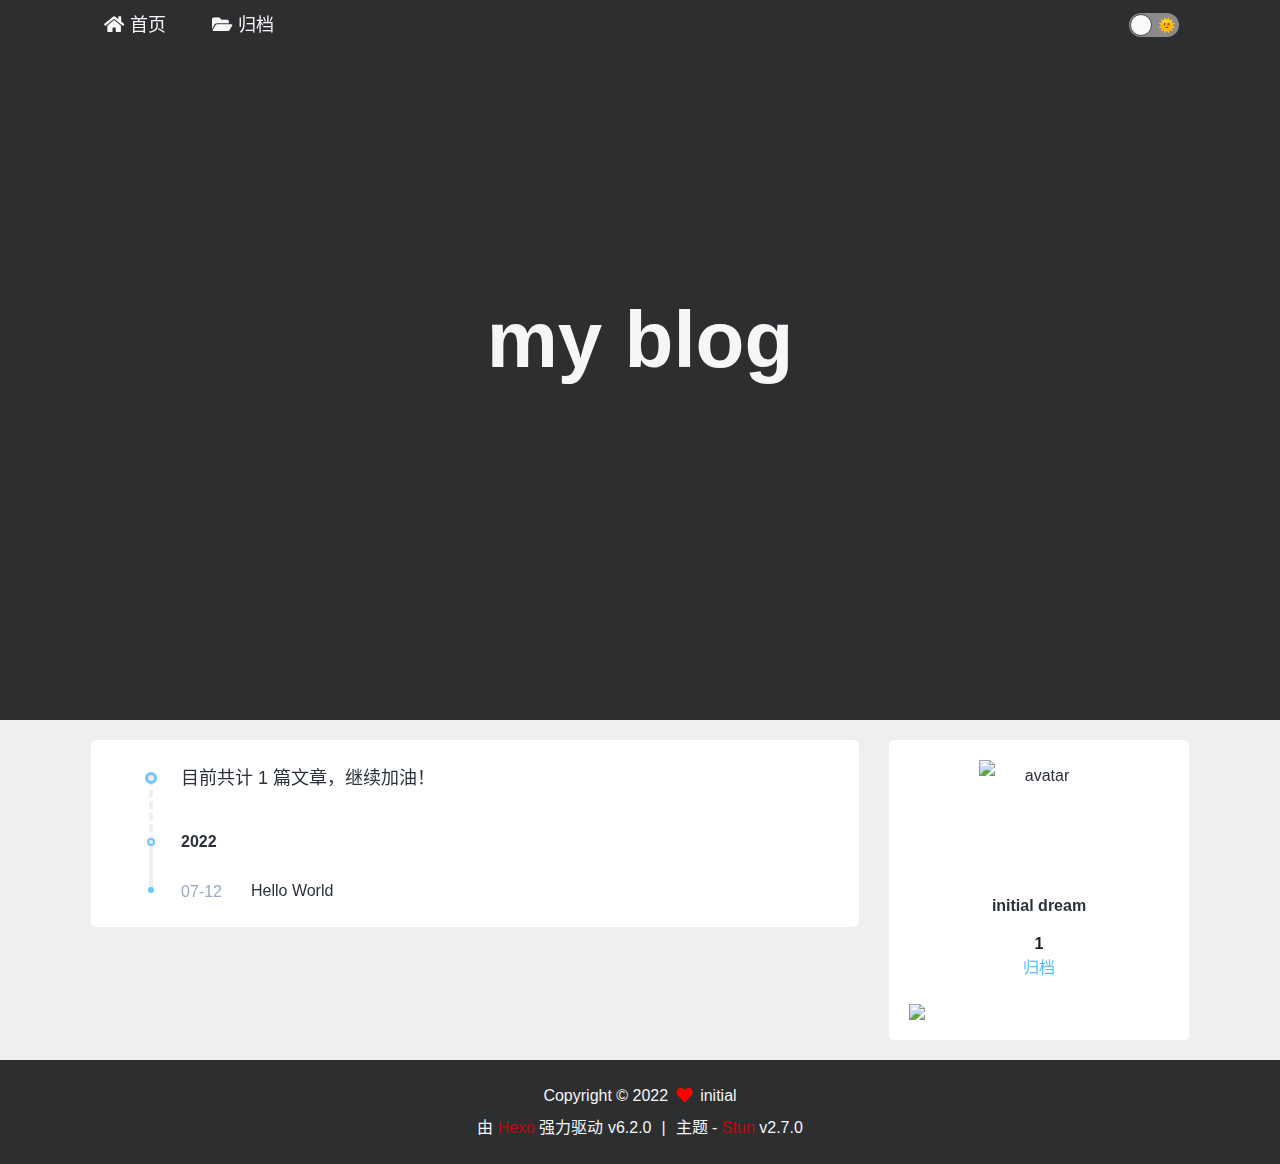
==== archives/index.html @ c6389a3b "Site updated: 2022-07-14 22:08:47" ====
<!DOCTYPE html><html lang="zh-CN"><head><meta charset="UTF-8"><meta http-equiv="X-UA-Compatible" content="IE=edge"><meta name="viewport" content="width=device-width, initial-scale=1"><meta name="format-detection" content="telephone=no"><meta name="apple-mobile-web-app-capable" content="yes"><meta name="apple-mobile-web-app-status-bar-style" content="black"><link rel="icon" href="/images/icons/favicon-16x16.png?v=2.7.0" type="image/png" sizes="16x16"><link rel="icon" href="/images/icons/favicon-32x32.png?v=2.7.0" type="image/png" sizes="32x32"><meta property="og:type" content="website">
<meta property="og:title" content="my blog">
<meta property="og:url" content="https://wxdds.github.io/archives/index.html">
<meta property="og:site_name" content="my blog">
<meta property="og:locale" content="zh_CN">
<meta property="article:author" content="initial">
<meta name="twitter:card" content="summary"><title>归档 | my blog</title><link ref="canonical" href="https://wxdds.github.io/archives/index.html"><link rel="dns-prefetch" href="https://cdn.jsdelivr.net"><link rel="stylesheet" href="https://cdn.jsdelivr.net/npm/@fortawesome/fontawesome-free@5.12.1/css/all.min.css" type="text/css"><link rel="stylesheet" href="/css/index.css?v=2.7.0"><script>var Stun = window.Stun || {};
var CONFIG = {
  root: '/',
  algolia: undefined,
  assistSearch: undefined,
  fontIcon: {"prompt":{"success":"fas fa-check-circle","info":"fas fa-arrow-circle-right","warning":"fas fa-exclamation-circle","error":"fas fa-times-circle"},"copyBtn":"fas fa-copy"},
  sidebar: {"offsetTop":"20px","tocMaxDepth":6},
  header: {"enable":true,"showOnPost":true,"scrollDownIcon":false},
  postWidget: {"endText":true},
  nightMode: {"enable":true},
  back2top: {"enable":true},
  codeblock: {"style":"default","highlight":"light","wordWrap":false},
  reward: false,
  fancybox: false,
  zoomImage: {"gapAside":"20px"},
  galleryWaterfall: undefined,
  lazyload: false,
  pjax: undefined,
  externalLink: {"icon":{"enable":true,"name":"fas fa-external-link-alt"}},
  shortcuts: undefined,
  prompt: {"copyButton":"复制","copySuccess":"复制成功","copyError":"复制失败"},
  sourcePath: {"js":"js","css":"css","images":"images"},
};

window.CONFIG = CONFIG;</script><meta name="generator" content="Hexo 6.2.0"></head><body><div class="container" id="container"><header class="header" id="header"><div class="header-inner"><nav class="header-nav header-nav--fixed"><div class="header-nav-inner"><div class="header-nav-menubtn"><i class="fas fa-bars"></i></div><div class="header-nav-menu"><div class="header-nav-menu-item"><a class="header-nav-menu-item__link" href="/"><span class="header-nav-menu-item__icon"><i class="fas fa-home"></i></span><span class="header-nav-menu-item__text">首页</span></a></div><div class="header-nav-menu-item"><a class="header-nav-menu-item__link" href="/archives/"><span class="header-nav-menu-item__icon"><i class="fas fa-folder-open"></i></span><span class="header-nav-menu-item__text">归档</span></a></div></div><div class="header-nav-mode"><div class="mode"><div class="mode-track"><span class="mode-track-moon"></span><span class="mode-track-sun"></span></div><div class="mode-thumb"></div></div></div></div></nav><div class="header-banner"><div class="header-banner-info"><div class="header-banner-info__title">my blog</div><div class="header-banner-info__subtitle"></div></div></div></div></header><main class="main" id="main"><div class="main-inner"><div class="content-wrap" id="content-wrap"><div class="content" id="content"><div class="archive"><div class="archive-total">目前共计 1 篇文章，继续加油！</div><section class="timeline"><time class="timeline-item timeline-item--year">2022</time><article class="timeline-item"><time class="timeline-item__time">07-12</time><h2 class="timeline-item__title"><a class="timeline-item__link" href="/2022/07/12/hello-world/">Hello World</a></h2></article></section></div></div></div><div class="sidebar-wrap" id="sidebar-wrap"><aside class="sidebar" id="sidebar"><section class="sidebar-toc hide"></section><!-- ov = overview--><section class="sidebar-ov"><div class="sidebar-ov-author"><div class="sidebar-ov-author__avatar"><img class="sidebar-ov-author__avatar_img" src="/images/icons/stun-logo.svg" alt="avatar"></div><p class="sidebar-ov-author__text">initial dream</p></div><div class="sidebar-ov-state"><a class="sidebar-ov-state-item sidebar-ov-state-item--posts" href="/archives/"><div class="sidebar-ov-state-item__count">1</div><div class="sidebar-ov-state-item__name">归档</div></a></div><div class="sidebar-ov-cc"><a href="https://creativecommons.org/licenses/by-nc-sa/4.0/deed.en" target="_blank" rel="noopener" data-popover="知识共享许可协议" data-popover-pos="up"><img src="/images/cc-by-nc-sa.svg"></a></div></section></aside></div><div class="clearfix"></div></div></main><footer class="footer" id="footer"><div class="footer-inner"><div><span>Copyright © 2022</span><span class="footer__icon"><i class="fas fa-heart"></i></span><span>initial</span></div><div><span>由 <a href="http://hexo.io/" title="Hexo" target="_blank" rel="noopener">Hexo</a> 强力驱动</span><span> v6.2.0</span><span class="footer__devider">|</span><span>主题 - <a href="https://github.com/liuyib/hexo-theme-stun/" title="Stun" target="_blank" rel="noopener">Stun</a></span><span> v2.7.0</span></div></div></footer><div class="loading-bar" id="loading-bar"><div class="loading-bar__progress"></div></div><div class="back2top" id="back2top"><span class="back2top__icon"><i class="fas fa-rocket"></i></span></div></div><script src="https://cdn.jsdelivr.net/npm/jquery@v3.4.1/dist/jquery.min.js"></script><script src="https://cdn.jsdelivr.net/npm/velocity-animate@1.5.2/velocity.min.js"></script><script src="https://cdn.jsdelivr.net/npm/velocity-animate@1.5.2/velocity.ui.min.js"></script><script src="/js/utils.js?v=2.7.0"></script><script src="/js/stun-boot.js?v=2.7.0"></script><script src="/js/scroll.js?v=2.7.0"></script><script src="/js/header.js?v=2.7.0"></script><script src="/js/sidebar.js?v=2.7.0"></script></body></html>
---- css/index.css ----
html {
  line-height: 1.15; /* 1 */
  -webkit-text-size-adjust: 100%; /* 2 */
}
body {
  margin: 0;
}
main {
  display: block;
}
h1 {
  margin: 0.67em 0;
  font-size: 2em;
}
hr {
  overflow: visible; /* 2 */
  box-sizing: content-box; /* 1 */
  height: 0; /* 1 */
}
pre {
  font-family: monospace, monospace; /* 1 */
  font-size: 1em; /* 2 */
}
a {
  background-color: transparent;
}
abbr[title] {
  border-bottom: none; /* 1 */
  text-decoration: underline; /* 2 */
  text-decoration: underline dotted; /* 2 */
}
b,
strong {
  font-weight: bolder;
}
code,
kbd,
samp {
  font-family: monospace, monospace; /* 1 */
  font-size: 1em; /* 2 */
}
small {
  font-size: 80%;
}
sub,
sup {
  position: relative;
  font-size: 75%;
  line-height: 0;
  vertical-align: baseline;
}
sub {
  bottom: -0.25em;
}
sup {
  top: -0.5em;
}
img {
  border-style: none;
}
button,
input,
optgroup,
select,
textarea {
  margin: 0; /* 2 */
  font-family: inherit; /* 1 */
  font-size: 100%; /* 1 */
  line-height: 1.15; /* 1 */
}
button,
input {
  overflow: visible; /* 1 */
}
button,
select {
  text-transform: none; /* 1 */
}
button,
[type='button'],
[type='reset'],
[type='submit'] {
  -webkit-appearance: button;
}
button::-moz-focus-inner,
[type='button']::-moz-focus-inner,
[type='reset']::-moz-focus-inner,
[type='submit']::-moz-focus-inner {
  border-style: none;
  padding: 0;
}
button:-moz-focusring,
[type='button']:-moz-focusring,
[type='reset']:-moz-focusring,
[type='submit']:-moz-focusring {
  outline: 1px dotted ButtonText;
}
fieldset {
  padding: 0.35em 0.75em 0.625em;
}
legend {
  display: table; /* 1 */
  box-sizing: border-box; /* 1 */
  padding: 0; /* 3 */
  max-width: 100%; /* 1 */
  white-space: normal; /* 1 */
  color: inherit; /* 2 */
}
progress {
  vertical-align: baseline;
}
textarea {
  overflow: auto;
}
[type='checkbox'],
[type='radio'] {
  box-sizing: border-box; /* 1 */
  padding: 0; /* 2 */
}
[type='number']::-webkit-inner-spin-button,
[type='number']::-webkit-outer-spin-button {
  height: auto;
}
[type='search'] {
  outline-offset: -2px; /* 2 */
  -webkit-appearance: textfield; /* 1 */
}
[type='search']::-webkit-search-decoration {
  -webkit-appearance: none;
}
::-webkit-file-upload-button {
  font: inherit; /* 2 */
  -webkit-appearance: button; /* 1 */
}
details {
  display: block;
}
summary {
  display: list-item;
}
template {
  display: none;
}
[hidden] {
  display: none;
}
html {
  line-height: 1.15; /* 1 */
  -webkit-text-size-adjust: 100%; /* 2 */
}
body {
  margin: 0;
}
main {
  display: block;
}
h1 {
  margin: 0.67em 0;
  font-size: 2em;
}
hr {
  overflow: visible; /* 2 */
  -webkit-box-sizing: content-box;
  -moz-box-sizing: content-box;
  box-sizing: content-box; /* 1 */
  height: 0; /* 1 */
}
pre {
  font-family: monospace, monospace; /* 1 */
  font-size: 1em; /* 2 */
}
a {
  background-color: transparent;
}
abbr[title] {
  border-bottom: none; /* 1 */
  text-decoration: underline; /* 2 */
  text-decoration: underline dotted; /* 2 */
}
b,
strong {
  font-weight: bolder;
}
code,
kbd,
samp {
  font-family: monospace, monospace; /* 1 */
  font-size: 1em; /* 2 */
}
small {
  font-size: 80%;
}
sub,
sup {
  position: relative;
  font-size: 75%;
  line-height: 0;
  vertical-align: baseline;
}
sub {
  bottom: -0.25em;
}
sup {
  top: -0.5em;
}
img {
  border-style: none;
}
button,
input,
optgroup,
select,
textarea {
  margin: 0; /* 2 */
  font-family: inherit; /* 1 */
  font-size: 100%; /* 1 */
  line-height: 1.15; /* 1 */
}
button,
input {
  overflow: visible; /* 1 */
}
button,
select {
  text-transform: none; /* 1 */
}
button,
[type='button'],
[type='reset'],
[type='submit'] {
  -webkit-appearance: button;
}
button::-moz-focus-inner,
[type='button']::-moz-focus-inner,
[type='reset']::-moz-focus-inner,
[type='submit']::-moz-focus-inner {
  border-style: none;
  padding: 0;
}
button:-moz-focusring,
[type='button']:-moz-focusring,
[type='reset']:-moz-focusring,
[type='submit']:-moz-focusring {
  outline: 1px dotted ButtonText;
}
fieldset {
  padding: 0.35em 0.75em 0.625em;
}
legend {
  display: table; /* 1 */
  -webkit-box-sizing: border-box;
  -moz-box-sizing: border-box;
  box-sizing: border-box; /* 1 */
  padding: 0; /* 3 */
  max-width: 100%; /* 1 */
  white-space: normal; /* 1 */
  color: inherit; /* 2 */
}
progress {
  vertical-align: baseline;
}
textarea {
  overflow: auto;
}
[type='checkbox'],
[type='radio'] {
  -webkit-box-sizing: border-box;
  -moz-box-sizing: border-box;
  box-sizing: border-box; /* 1 */
  padding: 0; /* 2 */
}
[type='number']::-webkit-inner-spin-button,
[type='number']::-webkit-outer-spin-button {
  height: auto;
}
[type='search'] {
  outline-offset: -2px; /* 2 */
  -webkit-appearance: textfield; /* 1 */
}
[type='search']::-webkit-search-decoration {
  -webkit-appearance: none;
}
::-webkit-file-upload-button {
  font: inherit; /* 2 */
  -webkit-appearance: button; /* 1 */
}
details {
  display: block;
}
summary {
  display: list-item;
}
template {
  display: none;
}
[hidden] {
  display: none;
}
:root {
  --color-gray-100: #fff;
  --color-gray-150: #f9f9f9;
  --color-gray-200: #f5f6f7;
  --color-gray-250: #efefef;
  --color-gray-260: #e5e7ea;
  --color-gray-300: #dadada;
  --color-gray-400: #ccd0d5;
  --color-gray-500: #bec3c9;
  --color-gray-550: #adadad;
  --color-gray-600: #8d949e;
  --color-gray-650: #757474;
  --color-gray-700: #606770;
  --color-gray-800: #444950;
  --color-gray-850: #303846;
  --color-gray-900: #2c323c;
  --color-gray-950: #1c1e21;
  --color-font: var(--color-gray-900);
  --color-card: var(--color-gray-100);
  --color-blue-200: #ebeef5;
}
html.nightmode {
  --color-gray-100: #1c1e21;
  --color-gray-150: #2c323c;
  --color-gray-200: #303846;
  --color-gray-250: #444950;
  --color-gray-260: #555b64;
  --color-gray-300: #606770;
  --color-gray-400: #757474;
  --color-gray-500: #8d949e;
  --color-gray-550: #959595;
  --color-gray-600: #bec3c9;
  --color-gray-650: #ccd0d5;
  --color-gray-700: #dadada;
  --color-gray-800: #eaecef;
  --color-gray-850: #f5f6f7;
  --color-gray-900: #f9f9f9;
  --color-gray-950: #fff;
  --color-font: var(--color-gray-600);
  --color-card: var(--color-gray-150);
  --color-blue-200: #444950;
}
::selection {
  color: #fff;
  background-color: #8be0e1;
}
*,
*::before,
*::after {
  -webkit-box-sizing: inherit;
  -moz-box-sizing: inherit;
  box-sizing: inherit;
}
html {
  -webkit-box-sizing: border-box;
  -moz-box-sizing: border-box;
  box-sizing: border-box;
  font-size: 20px;
}
body {
  margin: 0;
  padding: 0;
  font-family: 'PingFang SC', 'Microsoft YaHei', sans-serif, Arial;
  font-size: 14px;
  line-height: 2;
  color: var(--color-font);
  background-color: var(--color-gray-250);
}
h1,
h2,
h3,
h4,
h5,
h6 {
  padding: 0;
  font-family: 'PingFang SC', 'Microsoft YaHei', sans-serif, Arial;
  font-weight: 700;
  line-height: 1.5;
}
h1 {
  font-size: 2em;
}
h2 {
  font-size: 1.5em;
}
h3 {
  font-size: 1.25em;
}
h4 {
  font-size: 1em;
}
h5 {
  font-size: 0.875em;
}
h6 {
  font-size: 0.85em;
}
p {
  margin: 0 0 1rem;
}
a {
  text-decoration: none;
  color: #058ed2;
  background-color: transparent;
  outline: none;
  cursor: pointer;
}
img,
video,
iframe {
  display: block;
  margin-right: auto;
  margin-left: auto;
  max-width: 100%;
}
hr {
  margin: 1rem 0;
  border: 2px dashed #b8dcfd;
  height: 0;
}
blockquote {
  margin: 0;
  border-left: 5px solid var(--color-gray-300);
  padding: 0 1rem;
  background-color: var(--color-gray-200);
}
blockquote cite::before {
  content: '--';
  padding: 0 0.25rem;
}
code {
  white-space: normal;
  word-wrap: break-word;
  word-break: break-word;
  border-radius: 3px;
  padding: 1px 5px;
  font-family: 'Source Code Pro', Consolas, Menlo, Monaco, 'Courier New', monospace;
  font-size: 0.95em;
  color: var(--color-gray-700);
  background-color: var(--color-gray-200);
}
dt {
  font-weight: 700;
}
dd {
  margin: 0;
  padding: 0;
}
table {
  border-spacing: 0;
  border-collapse: collapse;
  width: 100%;
}
th,
td {
  border: 1px solid var(--color-blue-200);
  padding: 0 5px;
}
acronym,
abbr {
  cursor: help;
}
kbd {
  display: inline-block;
  border: 1px solid var(--color-gray-500);
  border-radius: 3px;
  padding: 0.1rem 0.2rem;
  font-family: consolas, 'Liberation Mono', courier, monospace;
  font-size: 0.85em;
  font-weight: 700;
  line-height: 1;
  white-space: nowrap;
  color: var(--color-gray-850);
  background-color: var(--color-gray-150);
  -webkit-box-shadow: 0 -1px 0 var(--color-gray-300) inset;
  box-shadow: 0 -1px 0 var(--color-gray-300) inset;
}
.clearfix {
  zoom: 1;
}
.clearfix:before,
.clearfix:after {
  content: "";
  display: table;
}
.clearfix:after {
  clear: both;
}
[data-popover] {
  position: relative;
}
[data-popover]::before {
  position: absolute;
  top: 0;
  left: 50%;
  z-index: 2;
  font-family: sans-serif, Arial;
  font-size: 14px;
  font-weight: normal;
  font-style: normal;
  line-height: 2;
  white-space: nowrap;
  color: #fff;
  background-color: rgba(0,0,0,0.9);
  opacity: 0;
  -ms-filter: "progid:DXImageTransform.Microsoft.Alpha(Opacity=0)";
  filter: alpha(opacity=0);
  text-shadow: none;
  -webkit-transition: opacity 0.2s ease, -webkit-transform 0.2s ease;
  -moz-transition: opacity 0.2s ease, -moz-transform 0.2s ease;
  -o-transition: opacity 0.2s ease, -o-transform 0.2s ease;
  -ms-transition: opacity 0.2s ease, -ms-transform 0.2s ease;
  transition: opacity 0.2s ease, transform 0.2s ease;
  -webkit-transform: translate(-50%, -70%);
  -moz-transform: translate(-50%, -70%);
  -o-transform: translate(-50%, -70%);
  -ms-transform: translate(-50%, -70%);
  transform: translate(-50%, -70%);
  pointer-events: none;
}
[data-popover]::before {
  content: attr(data-popover);
  border-radius: 4px;
  padding: 0.2rem 0.6rem;
}
@media (min-width: 991.98px) {
  [data-popover-pos='up']:hover::before {
    opacity: 1;
    -ms-filter: none;
    filter: none;
    -webkit-transform: translate(-50%, -120%);
    -moz-transform: translate(-50%, -120%);
    -o-transform: translate(-50%, -120%);
    -ms-transform: translate(-50%, -120%);
    transform: translate(-50%, -120%);
  }
}
.stun-message {
  position: fixed;
  top: 1rem;
  left: 50%;
  z-index: 2;
  -webkit-transform: translateX(-50%);
  -moz-transform: translateX(-50%);
  -o-transform: translateX(-50%);
  -ms-transform: translateX(-50%);
  transform: translateX(-50%);
}
.stun-alert {
  position: relative;
  border-radius: 3px;
  padding: 8px 12px;
  font-size: 16px;
  line-height: 1rem;
  background-color: #fff;
  -webkit-box-shadow: 0 4px 12px rgba(0,0,0,0.15);
  box-shadow: 0 4px 12px rgba(0,0,0,0.15);
}
.stun-alert-success {
  color: #52c41a;
}
.stun-alert-success ~ i {
  color: #52c41a;
}
.stun-alert-info {
  color: #1890ff;
}
.stun-alert-info ~ i {
  color: #1890ff;
}
.stun-alert-warning {
  color: #faad14;
}
.stun-alert-warning ~ i {
  color: #faad14;
}
.stun-alert-error {
  color: #f5222d;
}
.stun-alert-error ~ i {
  color: #f5222d;
}
.stun-alert-description {
  margin-left: 0.5rem;
}
.anime-close::before,
.anime-close::after {
  -webkit-transition: -webkit-transform 0.2s ease;
  -moz-transition: -moz-transform 0.2s ease;
  -o-transition: -o-transform 0.2s ease;
  -ms-transition: -ms-transform 0.2s ease;
  transition: transform 0.2s ease;
  -webkit-transform: rotate(-45deg);
  -moz-transform: rotate(-45deg);
  -o-transform: rotate(-45deg);
  -ms-transform: rotate(-45deg);
  transform: rotate(-45deg);
}
.anime-close::after {
  -webkit-transform: rotate(-135deg);
  -moz-transform: rotate(-135deg);
  -o-transform: rotate(-135deg);
  -ms-transform: rotate(-135deg);
  transform: rotate(-135deg);
}
.anime-close:hover::before,
.anime-close:hover::after {
  -webkit-transform: rotate(0);
  -moz-transform: rotate(0);
  -o-transform: rotate(0);
  -ms-transform: rotate(0);
  transform: rotate(0);
}
body {
  position: relative;
}
body::after {
  content: '';
  display: block;
  position: absolute;
  top: 0;
  left: 0;
  width: 100%;
  height: 100%;
  position: fixed;
  height: 100vh;
  z-index: -2;
  background: url("https://raw.githubusercontent.com/wxsdds/my_resource/main/pic/a.png") no-repeat center/cover;
}
.container {
  white-space: normal;
  word-wrap: break-word;
  word-break: break-word;
  display: -webkit-box;
  display: -moz-box;
  display: -webkit-flex;
  display: -ms-flexbox;
  display: box;
  display: flex;
  overflow: hidden; /* !!! */
  position: relative;
  min-height: 100vh;
  -webkit-box-orient: vertical;
  -moz-box-orient: vertical;
  -o-box-orient: vertical;
  -webkit-flex-direction: column;
  -ms-flex-direction: column;
  flex-direction: column;
}
.header {
  -webkit-box-flex: 1;
  -moz-box-flex: 1;
  -o-box-flex: 1;
  box-flex: 1;
  -webkit-flex: 0 0 auto;
  -ms-flex: 0 0 auto;
  flex: 0 0 auto;
}
.footer {
  -webkit-box-flex: 1;
  -moz-box-flex: 1;
  -o-box-flex: 1;
  box-flex: 1;
  -webkit-flex: 0 0 auto;
  -ms-flex: 0 0 auto;
  flex: 0 0 auto;
}
.main {
  width: 100%;
  -webkit-box-flex: 1;
  -moz-box-flex: 1;
  -o-box-flex: 1;
  box-flex: 1;
  -webkit-flex: 1 0 auto;
  -ms-flex: 1 0 auto;
  flex: 1 0 auto;
}
.main-inner {
  margin: 0 auto;
  padding: 20px;
  width: 100%;
  font-size: 16px;
}
.content-wrap {
  width: calc(100% - 330px);
  float: left;
}
.content-wrap--noside {
  float: none;
  margin: 0 auto;
}
.content {
  width: 100%;
  border-radius: 5px;
  padding: 1rem 2rem;
  background-color: var(--color-card);
}
.content img {
  border: 1px solid var(--color-gray-300);
  border-radius: 3px;
  padding: 0.2rem;
}
.content h1:hover .heading-link,
.content h2:hover .heading-link,
.content h3:hover .heading-link,
.content h4:hover .heading-link,
.content h5:hover .heading-link,
.content h6:hover .heading-link {
  visibility: visible;
}
.heading-link {
  display: inline-block;
  visibility: hidden;
  margin: -10px 0 0 -20px;
  padding-right: 5px;
  width: 20px;
  height: 16px;
  font-size: 16px;
  line-height: 20px;
  vertical-align: middle;
  color: var(--color-font);
}
.content-home {
  padding: 0 !important;
  background-color: transparent;
}
.pullquote.left {
  text-align: left;
}
.pullquote.right {
  text-align: right;
}
.post-body h1,
.post-body h2 {
  border-bottom: 1px solid var(--color-gray-250);
  padding-bottom: 0.3em;
}
.table-container {
  overflow: auto;
  margin-bottom: 1rem;
}
.header-inner {
  width: 100%;
  font-size: 18px;
  background-color: #2d2e30;
  height: 80vh;
}
.header-inner--bgcolor {
  background-color: #333;
}
.header-inner--height {
  height: 50px !important;
}
.header-nav {
  position: relative;
  top: 0;
  left: 0;
  z-index: 1;
  width: 100%;
  height: 50px;
  -webkit-transition: -webkit-transform 0.2s ease-out, background-color 0.2s ease;
  -moz-transition: -moz-transform 0.2s ease-out, background-color 0.2s ease;
  -o-transition: -o-transform 0.2s ease-out, background-color 0.2s ease;
  -ms-transition: -ms-transform 0.2s ease-out, background-color 0.2s ease;
  transition: transform 0.2s ease-out, background-color 0.2s ease;
}
.header-nav--fixed {
  position: fixed;
  -webkit-transform: translateY(0);
  -moz-transform: translateY(0);
  -o-transform: translateY(0);
  -ms-transform: translateY(0);
  transform: translateY(0);
}
.header-nav--sticky {
  position: fixed;
  background-color: #333;
  -webkit-transform: translateY(-100%);
  -moz-transform: translateY(-100%);
  -o-transform: translateY(-100%);
  -ms-transform: translateY(-100%);
  transform: translateY(-100%);
}
.header-nav.slider--down {
  -webkit-transform: translateY(0);
  -moz-transform: translateY(0);
  -o-transform: translateY(0);
  -ms-transform: translateY(0);
  transform: translateY(0);
}
.header-nav.slider--up {
  -webkit-transform: translateY(-100%);
  -moz-transform: translateY(-100%);
  -o-transform: translateY(-100%);
  -ms-transform: translateY(-100%);
  transform: translateY(-100%);
}
.header-nav.slider--clear {
  -webkit-transition: background-color 0.2s ease;
  -moz-transition: background-color 0.2s ease;
  -o-transition: background-color 0.2s ease;
  -ms-transition: background-color 0.2s ease;
  transition: background-color 0.2s ease;
}
.header-nav-inner {
  margin: 0 auto;
  padding: 20px;
  padding-top: 0 !important;
  padding-bottom: 0 !important;
  width: 100%;
  height: 100%;
}
.header-nav-menubtn {
  display: none;
  padding: 0 0.5rem;
  line-height: 50px;
  color: #f5f6f7;
  cursor: pointer;
}
.header-nav-menu-item__link,
.header-nav-submenu-item__link {
  display: block;
  color: #f5f6f7;
}
.header-nav-menu-item__icon,
.header-nav-submenu-item__icon,
.header-nav-menu-item__text,
.header-nav-submenu-item__text {
  margin: 0 3px;
}
.header-nav-menu-item__link {
  padding: 0 0.5rem;
  -webkit-transition: color 0.2s ease, background-color 0.2s ease;
  -moz-transition: color 0.2s ease, background-color 0.2s ease;
  -o-transition: color 0.2s ease, background-color 0.2s ease;
  -ms-transition: color 0.2s ease, background-color 0.2s ease;
  transition: color 0.2s ease, background-color 0.2s ease;
}
.header-nav-menu-item__link:hover {
  color: #f4f5f5;
  background-color: #999;
}
.header-nav-submenu-item__link {
  padding: 0.75rem 0.5rem;
  -webkit-transition: color 0.2s ease, background-color 0.2s ease;
  -moz-transition: color 0.2s ease, background-color 0.2s ease;
  -o-transition: color 0.2s ease, background-color 0.2s ease;
  -ms-transition: color 0.2s ease, background-color 0.2s ease;
  transition: color 0.2s ease, background-color 0.2s ease;
}
.header-nav-submenu-item__link:hover {
  color: #f4f5f5;
  background-color: #999;
}
.header-nav-menu {
  display: none;
  height: 100%;
  line-height: 50px;
}
.header-nav-menu-item {
  float: left;
  position: relative;
  margin: 0 1rem 0 0;
  height: 50px;
  text-align: center;
  cursor: pointer;
}
.header-nav-menu-item:last-child {
  margin: 0;
}
.header-nav-submenu {
  display: none;
  position: absolute;
  right: -0.5rem;
  left: -0.5rem;
  width: auto;
  background-color: #2d2e30;
}
.header-nav-submenu.hide--force {
  display: none !important;
}
.header-nav-submenu-item {
  margin: 0;
  padding: 0;
  width: 100%;
  font-size: 18px;
  line-height: 1;
  text-align: center;
}
.header-nav-mode {
  display: -webkit-box;
  display: -moz-box;
  display: -webkit-flex;
  display: -ms-flexbox;
  display: box;
  display: flex;
  float: right;
  padding: 0 0.5rem;
  height: 100%;
  line-height: 50px;
  -webkit-box-align: center;
  -moz-box-align: center;
  -o-box-align: center;
  -ms-flex-align: center;
  -webkit-align-items: center;
  align-items: center;
}
.header-banner {
  position: relative;
  z-index: 0;
  width: 100%;
  height: 100%;
  background: url("https://github.com/wxsdds/my_resource/raw/main/pic/a.png") no-repeat center/cover;
}
.header-banner-info {
  position: absolute;
  top: 50%;
  left: 0;
  padding: 0 0.5rem;
  width: 100%;
  text-align: center;
  -webkit-transform: translateY(-50%);
  -moz-transform: translateY(-50%);
  -o-transform: translateY(-50%);
  -ms-transform: translateY(-50%);
  transform: translateY(-50%);
}
.header-banner-info__title {
  margin-bottom: 2rem;
  font-size: 4rem;
  font-weight: 700;
  line-height: 1;
  color: #f5f6f7;
}
.header-banner-info__subtitle {
  font-size: 1.2rem;
  font-weight: 400;
  color: #f5f6f7;
}
.footer__icon {
  display: inline-block;
  margin: 0 0.4rem;
  font-size: 1em;
  color: #f00;
}
.footer-inner {
  position: relative;
  padding: 1rem;
  font-size: 16px;
  text-align: center;
  color: #f5f6f7;
  background-color: #2d2e30;
}
.footer a {
  color: #c20808;
  -webkit-transition: color 0.2s ease;
  -moz-transition: color 0.2s ease;
  -o-transition: color 0.2s ease;
  -ms-transition: color 0.2s ease;
  transition: color 0.2s ease;
}
.footer a:hover {
  color: #ed0b0b;
}
.footer__devider {
  margin: 0 10px;
}
.sidebar {
  border-radius: 5px;
  padding: 1rem 2rem;
  background-color: var(--color-card);
  padding: 1rem;
  width: 300px;
  font-size: 16px;
}
.sidebar--sticky {
  position: fixed;
  top: 20px;
  z-index: 0;
  -webkit-transform: translateZ(0);
  -moz-transform: translateZ(0);
  -o-transform: translateZ(0);
  -ms-transform: translateZ(0);
  transform: translateZ(0);
}
.sidebar .hide {
  display: none;
}
.sidebar-wrap {
  width: 300px;
  float: right;
}
.sidebar-nav {
  padding-bottom: 1em;
  text-align: center;
}
.sidebar-nav-toc,
.sidebar-nav-ov {
  border-bottom: 1px solid var(--color-gray-150);
  padding: 0.3em 0.5em;
  color: var(--color-gray-800);
  -webkit-transition: opacity 0.2s;
  -moz-transition: opacity 0.2s;
  -o-transition: opacity 0.2s;
  -ms-transition: opacity 0.2s;
  transition: opacity 0.2s;
}
.sidebar-nav-toc:hover,
.sidebar-nav-ov:hover {
  color: #fc6423;
  cursor: pointer;
}
.sidebar-nav .current {
  border-color: #fc6423;
  color: #fc6423;
}
.sidebar-toc {
  overflow: auto;
  position: relative;
  max-height: 70vh;
  white-space: normal;
  word-wrap: break-word;
  word-break: break-word;
}
.sidebar-toc .toc-child {
  display: none;
}
.sidebar-toc .active > .toc-child {
  display: block;
}
.sidebar-toc .current > .toc-child {
  display: block;
}
.sidebar-toc .active > a,
.sidebar-toc .current > a {
  color: #fc6423;
  -webkit-transition: color 0.3s;
  -moz-transition: color 0.3s;
  -o-transition: color 0.3s;
  -ms-transition: color 0.3s;
  transition: color 0.3s;
}
.sidebar-toc ol,
.sidebar-toc li {
  list-style: none;
}
.sidebar-toc ol {
  margin: 0;
  padding-left: 1em;
}
.sidebar-ov-author {
  width: 100%;
  text-align: center;
}
.sidebar-ov-author__avatar {
  margin: 0 auto;
  width: 120px;
  height: 120px;
}
.sidebar-ov-author__avatar_img {
  opacity: 1;
  -ms-filter: none;
  filter: none;
}
.sidebar-ov-author__avatar:hover .sidebar-ov-author__avatar_img {
  -webkit-animation: avatar-turn 0.8s both ease-out;
  -moz-animation: avatar-turn 0.8s both ease-out;
  -o-animation: avatar-turn 0.8s both ease-out;
  -ms-animation: avatar-turn 0.8s both ease-out;
  animation: avatar-turn 0.8s both ease-out;
}
@-moz-keyframes avatar-turn {
  100% {
    -webkit-transform: rotate(1turn);
    -moz-transform: rotate(1turn);
    -o-transform: rotate(1turn);
    -ms-transform: rotate(1turn);
    transform: rotate(1turn);
  }
}
@-webkit-keyframes avatar-turn {
  100% {
    -webkit-transform: rotate(1turn);
    -moz-transform: rotate(1turn);
    -o-transform: rotate(1turn);
    -ms-transform: rotate(1turn);
    transform: rotate(1turn);
  }
}
@-o-keyframes avatar-turn {
  100% {
    -webkit-transform: rotate(1turn);
    -moz-transform: rotate(1turn);
    -o-transform: rotate(1turn);
    -ms-transform: rotate(1turn);
    transform: rotate(1turn);
  }
}
@keyframes avatar-turn {
  100% {
    -webkit-transform: rotate(1turn);
    -moz-transform: rotate(1turn);
    -o-transform: rotate(1turn);
    -ms-transform: rotate(1turn);
    transform: rotate(1turn);
  }
}
.sidebar-ov-author__text {
  margin: 0.5rem 0 0;
  font-weight: 600;
}
.sidebar-ov-state {
  padding: 0.5rem 0;
  text-align: center;
}
.sidebar-ov-state-item {
  display: inline-block;
  width: 33.3%;
  line-height: 1.5em;
  -webkit-transition: color 0.2s ease;
  -moz-transition: color 0.2s ease;
  -o-transition: color 0.2s ease;
  -ms-transition: color 0.2s ease;
  transition: color 0.2s ease;
}
.sidebar-ov-state-item:not(:last-child) {
  border-right: 1px dashed var(--color-gray-300);
}
.sidebar-ov-state-item--posts {
  color: #54bcff;
}
.sidebar-ov-state-item--posts:hover {
  color: #0090ed;
}
.sidebar-ov-state-item--categories {
  color: var(--color-gray-700);
}
.sidebar-ov-state-item--categories:hover {
  color: var(--color-gray-900);
}
.sidebar-ov-state-item--tags {
  color: #ff8956;
}
.sidebar-ov-state-item--tags:hover {
  color: #ef4800;
}
.sidebar-ov-state-item__count {
  font-weight: 600;
  color: var(--color-gray-950);
}
.sidebar-ov-cc {
  padding-top: 0.5rem;
  text-align: center;
}
.sidebar-reading {
  overflow: hidden;
  margin-top: 0.5em;
  text-align: center;
}
.sidebar-reading-info {
  margin-bottom: 0.3em;
}
.sidebar-reading-line {
  width: 100%;
  height: 1px;
  background-color: #fc6423;
  -webkit-transition: -webkit-transform 0.2s ease;
  -moz-transition: -moz-transform 0.2s ease;
  -o-transition: -o-transform 0.2s ease;
  -ms-transition: -ms-transform 0.2s ease;
  transition: transform 0.2s ease;
  -webkit-transform: translateX(-100%);
  -moz-transform: translateX(-100%);
  -o-transform: translateX(-100%);
  -ms-transform: translateX(-100%);
  transform: translateX(-100%);
}
.archive {
  margin-left: 1rem;
}
.archive-total {
  position: relative;
  padding: 0 0 1.5rem 1.5rem;
  font-size: calc(1em + 2px);
}
.archive-total::before {
  content: '';
  position: absolute;
  top: 1em;
  bottom: -1em;
  left: 0;
  border-left: 0.2rem dashed var(--color-gray-250);
  -webkit-transform: translateX(-50%);
  -moz-transform: translateX(-50%);
  -o-transform: translateX(-50%);
  -ms-transform: translateX(-50%);
  transform: translateX(-50%);
}
.archive-total::after {
  content: '';
  position: absolute;
  top: 1em;
  left: 0;
  border: 0.15rem solid #6ec5ff;
  border-radius: 50%;
  width: 0.6rem;
  height: 0.6rem;
  background-color: var(--color-gray-250);
  -webkit-transition: border-color 0.2s ease;
  -moz-transition: border-color 0.2s ease;
  -o-transition: border-color 0.2s ease;
  -ms-transition: border-color 0.2s ease;
  transition: border-color 0.2s ease;
  -webkit-transform: translate(-50%, -50%);
  -moz-transform: translate(-50%, -50%);
  -o-transform: translate(-50%, -50%);
  -ms-transform: translate(-50%, -50%);
  transform: translate(-50%, -50%);
}
.archive-total:hover::after {
  border-color: #fc6423;
}
.tagcloud,
.category {
  width: 100%;
}
.tagcloud-total,
.category-total {
  font-size: calc(1em + 10px);
  text-align: center;
  cursor: default;
}
.tagcloud {
  text-align: center;
}
.tagcloud-item a {
  margin: 0 0.4rem;
  -webkit-transition: color 0.2s ease;
  -moz-transition: color 0.2s ease;
  -o-transition: color 0.2s ease;
  -ms-transition: color 0.2s ease;
  transition: color 0.2s ease;
}
.tagcloud-item a:hover {
  color: #fc6423 !important;
}
.category-list-item::before {
  color: #49b1f5;
}
.category-list-item:hover::before {
  color: #fc6423;
}
.category-list-link {
  font-size: 1em;
  color: #49b1f5;
  -webkit-transition: color 0.2s ease;
  -moz-transition: color 0.2s ease;
  -o-transition: color 0.2s ease;
  -ms-transition: color 0.2s ease;
  transition: color 0.2s ease;
}
.category-list-link:hover {
  color: #fc6423;
}
.category-list-count {
  margin-left: 0.3em;
  font-size: 13px;
  color: var(--color-gray-600);
}
.category-list-count::before {
  content: '(';
}
.category-list-count::after {
  content: ')';
}
.categorypage-title,
.tagpage-title {
  font-size: 24px;
  text-align: center;
}
.categorypage-title__name,
.tagpage-title__name {
  color: #49b1f5;
}
.custompage {
  width: 100%;
}
.timeline {
  position: relative;
}
.timeline::before {
  content: '';
  position: absolute;
  top: 1em;
  bottom: 1em;
  left: 0;
  border-left: 0.2rem solid var(--color-gray-250);
  -webkit-transform: translateX(-50%);
  -moz-transform: translateX(-50%);
  -o-transform: translateX(-50%);
  -ms-transform: translateX(-50%);
  transform: translateX(-50%);
}
.timeline-item {
  display: block;
  position: relative;
  margin-bottom: 0.8rem;
  padding-left: 1.5rem;
  width: 100%;
  -webkit-box-align: center;
  -moz-box-align: center;
  -o-box-align: center;
  -ms-flex-align: center;
  -webkit-align-items: center;
  align-items: center;
}
.timeline-item::before {
  content: '';
  position: absolute;
  top: 50%;
  left: 0;
  border-radius: 50%;
  width: 0.3rem;
  height: 0.3rem;
  background-color: #6ec5ff;
  -webkit-transition: background-color 0.2s ease;
  -moz-transition: background-color 0.2s ease;
  -o-transition: background-color 0.2s ease;
  -ms-transition: background-color 0.2s ease;
  transition: background-color 0.2s ease;
  -webkit-transform: translate(-50%, -50%);
  -moz-transform: translate(-50%, -50%);
  -o-transform: translate(-50%, -50%);
  -ms-transform: translate(-50%, -50%);
  transform: translate(-50%, -50%);
}
.timeline-item:hover::before {
  background-color: #fc6423;
}
.timeline-item:last-child {
  margin-bottom: 0;
}
.timeline-item--year {
  font-weight: 700;
}
.timeline-item--year::before {
  border: 0.12rem solid #6ec5ff;
  width: 0.4rem;
  height: 0.4rem;
  background-color: var(--color-gray-250);
}
.timeline-item--year:hover::before {
  border-color: #fc6423;
  background-color: var(--color-gray-250);
}
.timeline-item__time {
  display: inline-block;
  width: 3.5rem;
  vertical-align: middle;
  color: #99a9bf;
  -webkit-transform: translateY(3%);
  -moz-transform: translateY(3%);
  -o-transform: translateY(3%);
  -ms-transform: translateY(3%);
  transform: translateY(3%);
}
.timeline-item__title {
  display: inline-block;
  margin: 0;
  width: calc(100% - 4.5rem);
  font-size: 1em;
  font-weight: normal;
  vertical-align: middle;
}
.timeline-item__link {
  color: var(--color-gray-900);
}
.postlist-item {
  margin: 0 0 1.5rem;
  width: 100%;
  border-radius: 5px;
  padding: 1rem 2rem;
  background-color: var(--color-card);
}
.post-readmore {
  margin-top: 1.5rem;
  text-align: center;
}
.post-readmore__link {
  display: inline-block;
  border-radius: 5px;
  padding: 0 0.6em;
  color: var(--color-gray-200);
  background-color: #73c8ff;
  -webkit-transition: background-color 0.2s ease;
  -moz-transition: background-color 0.2s ease;
  -o-transition: background-color 0.2s ease;
  -ms-transition: background-color 0.2s ease;
  transition: background-color 0.2s ease;
  cursor: pointer;
}
.post-readmore__link:hover {
  color: var(--color-gray-200);
  background-color: #49b1f5;
}
.post-readmore__icon {
  margin-left: 0.3rem;
}
.post-header {
  position: relative;
  margin-bottom: 1rem;
  font-size: 1em;
  text-align: center;
}
.post-title {
  margin: 0;
  color: var(--color-gray-950);
  cursor: auto;
}
.post-title__link {
  position: relative;
  color: var(--color-gray-800);
  white-space: normal;
  word-wrap: break-word;
  word-break: break-word;
}
.post-title__link::before {
  content: '';
  visibility: hidden;
  position: absolute;
  right: 0;
  bottom: -4px;
  left: 0;
  height: 2px;
  background-color: var(--color-gray-800);
  -webkit-transition: -webkit-transform 0.2s ease-in-out;
  -moz-transition: -moz-transform 0.2s ease-in-out;
  -o-transition: -o-transform 0.2s ease-in-out;
  -ms-transition: -ms-transform 0.2s ease-in-out;
  transition: transform 0.2s ease-in-out;
  -webkit-transform: scaleX(0);
  -moz-transform: scaleX(0);
  -o-transform: scaleX(0);
  -ms-transform: scaleX(0);
  transform: scaleX(0);
}
.post-title__link:hover {
  color: var(--color-gray-800);
}
.post-title__link:hover::before {
  visibility: visible;
  -webkit-transform: scaleX(1);
  -moz-transform: scaleX(1);
  -o-transform: scaleX(1);
  -ms-transform: scaleX(1);
  transform: scaleX(1);
}
.post-meta-item:not(:first-child)::before {
  content: '•';
  margin: 0 0.5rem;
  color: var(--color-gray-700);
}
.post-meta-item__icon,
.post-meta-item__info,
.post-meta-item__value {
  margin: 0 2px;
}
.post-meta-item--createtime {
  color: var(--color-gray-700);
}
.post-meta-item--updatetime {
  color: #49b1f5;
}
.post-meta-item--visitors {
  color: #fc6423;
}
.post-ending {
  margin-bottom: 1rem;
}
.post-copyright {
  margin-bottom: 1rem;
}
.post-tags {
  margin-bottom: 1rem;
}
.post-tags-item {
  margin: 0 0.5rem;
}
.post-tags-item:hover {
  cursor: pointer;
}
.post-tags-item__icon,
.post-tags-item__link {
  margin: 0.1rem;
  color: #49b1f5;
  -webkit-transition: color 0.2s;
  -moz-transition: color 0.2s;
  -o-transition: color 0.2s;
  -ms-transition: color 0.2s;
  transition: color 0.2s;
}
.post-tags-item:hover .post-tags-item__icon,
.post-tags-item:hover .post-tags-item__link {
  color: #fc6423;
}
.post-reward {
  margin-bottom: 1rem;
}
.post-paginator {
  border-top: 1px solid var(--color-gray-250);
  padding-top: 1rem;
}
.highlight figcaption span:first-child::before {
  margin: 0 0.6rem 0 0;
  color: var(--color-gray-550);
}
.highlight.markdown figcaption span:first-child::before {
  content: 'markdown';
}
.highlight.md figcaption span:first-child::before {
  content: 'md';
}
.highlight.diff figcaption span:first-child::before {
  content: 'diff';
}
.highlight.javascript figcaption span:first-child::before {
  content: 'javascript';
}
.highlight.js figcaption span:first-child::before {
  content: 'js';
}
.highlight.typescript figcaption span:first-child::before {
  content: 'typescript';
}
.highlight.ts figcaption span:first-child::before {
  content: 'ts';
}
.highlight.java figcaption span:first-child::before {
  content: 'java';
}
.highlight.json figcaption span:first-child::before {
  content: 'json';
}
.highlight.html figcaption span:first-child::before {
  content: 'html';
}
.highlight.xml figcaption span:first-child::before {
  content: 'xml';
}
.highlight.css figcaption span:first-child::before {
  content: 'css';
}
.highlight.less figcaption span:first-child::before {
  content: 'less';
}
.highlight.scss figcaption span:first-child::before {
  content: 'scss';
}
.highlight.stylus figcaption span:first-child::before {
  content: 'stylus';
}
.highlight.styl figcaption span:first-child::before {
  content: 'styl';
}
.highlight.sql figcaption span:first-child::before {
  content: 'sql';
}
.highlight.bash figcaption span:first-child::before {
  content: 'bash';
}
.highlight.shell figcaption span:first-child::before {
  content: 'shell';
}
.highlight.python figcaption span:first-child::before {
  content: 'python';
}
.highlight.py figcaption span:first-child::before {
  content: 'py';
}
.highlight.ruby figcaption span:first-child::before {
  content: 'ruby';
}
.highlight.cpp figcaption span:first-child::before {
  content: 'cpp';
}
.highlight.c\+\+ figcaption span:first-child::before {
  content: 'c\+\+';
}
.highlight.c\# figcaption span:first-child::before {
  content: 'c\#';
}
.highlight.go figcaption span:first-child::before {
  content: 'go';
}
.highlight.kotlin figcaption span:first-child::before {
  content: 'kotlin';
}
.highlight.kt figcaption span:first-child::before {
  content: 'kt';
}
.highlight.objectivec figcaption span:first-child::before {
  content: 'objectivec';
}
.highlight.php figcaption span:first-child::before {
  content: 'php';
}
.highlight.perl figcaption span:first-child::before {
  content: 'perl';
}
.highlight.pl figcaption span:first-child::before {
  content: 'pl';
}
.highlight.pm figcaption span:first-child::before {
  content: 'pm';
}
.highlight.rust figcaption span:first-child::before {
  content: 'rust';
}
.highlight.rs figcaption span:first-child::before {
  content: 'rs';
}
.highlight.swift figcaption span:first-child::before {
  content: 'swift';
}
.highlight.coffeescript figcaption span:first-child::before {
  content: 'coffeescript';
}
.highlight.coffee figcaption span:first-child::before {
  content: 'coffee';
}
.highlight.lua figcaption span:first-child::before {
  content: 'lua';
}
.highlight.yaml figcaption span:first-child::before {
  content: 'yaml';
}
.highlight.yml figcaption span:first-child::before {
  content: 'yml';
}
.highlight.nginx figcaption span:first-child::before {
  content: 'nginx';
}
.highlight.dockerfile figcaption span:first-child::before {
  content: 'dockerfile';
}
.highlight.makefile figcaption span:first-child::before {
  content: 'makefile';
}
.highlight {
  margin: 0 0 1rem;
  border-radius: 0.25rem;
  width: 100%;
  line-height: 1.7;
  color: var(--color-gray-850);
  background-color: var(--color-gray-200);
}
.highlight pre,
.highlight code {
  font-family: 'Source Code Pro', Consolas, Menlo, Monaco, 'Courier New', monospace;
}
.highlight pre {
  margin: 0;
}
.highlight td {
  border-width: 0;
}
.highlight figcaption {
  position: relative;
  width: 100%;
  color: var(--color-gray-850);
  background-color: var(--color-gray-200);
  zoom: 1;
  padding: 0.1rem 0;
}
.highlight figcaption:before,
.highlight figcaption:after {
  content: "";
  display: table;
}
.highlight figcaption:after {
  clear: both;
}
.highlight figcaption span:first-child {
  float: left;
  margin-left: 0.5rem;
  color: var(--color-gray-850);
}
.highlight figcaption span.external-link {
  float: right;
  margin-right: 2em;
}
.highlight figcaption.custom {
  min-height: 1.5rem;
  border-radius: 0.25rem;
}
.highlight figcaption.custom .custom-lang {
  float: left;
  margin: 0 0.6rem;
  color: var(--color-gray-550);
}
.highlight td.gutter {
  border-right: 1px solid var(--color-gray-300);
  padding: 0.4rem 0.6rem;
  width: 2rem;
  background-color: var(--color-gray-200);
  border-radius: 0.25rem;
}
.highlight td.gutter pre {
  text-align: right;
  white-space: nowrap;
  color: var(--color-gray-550);
  background-color: inherit;
}
.highlight td.code {
  padding: 0.5rem 0.6rem;
}
.highlight .marked {
  background-color: var(--color-gray-260);
}
.highlight .emphasis {
  font-style: italic;
}
.highlight .strong {
  font-weight: bold;
}
.highlight .comment {
  color: #969896;
}
.highlight .quote,
.highlight .params {
  color: var(--color-gray-850);
}
.highlight .selector-tag,
.highlight .template-variable,
.highlight .variable,
.highlight .deletion,
.highlight .regexp,
.highlight .name,
.highlight .tag {
  color: #c82829;
}
.highlight .builtin-name,
.highlight .literal,
.highlight .number,
.highlight .type,
.highlight .meta,
.highlight .link {
  color: #ee8019;
}
.highlight .class .keyword:first-child + .title,
.highlight .built_in,
.highlight .attribute {
  color: #eab700;
}
.highlight .class .keyword ~ .title,
.highlight .string .template-variable,
.highlight .meta-string,
.highlight .tag,
.highlight .class,
.highlight .subst,
.highlight .regexp {
  color: #4eb4b4;
}
.highlight .string,
.highlight .symbol,
.highlight .bullet,
.highlight .addition {
  color: #4dc14c;
}
.highlight .title,
.highlight .section {
  color: #2a75c8;
}
.highlight .meta-keyword,
.highlight .doctag,
.highlight .selector-id,
.highlight .selector-attr,
.highlight .selector-class,
.highlight .selector-pseudo,
.highlight .function,
.highlight .tag .attr,
.highlight .keyword {
  color: #be4dbc;
}
.bash .meta,
.rust .meta {
  color: #969896;
}
.c\+\+ .built_in,
.cpp .built_in,
.ini .variable,
.ini .literal,
.ini .number,
.less .variable,
.scss .variable,
.styl .variable,
.stylus .variable {
  color: var(--color-gray-850);
}
.html .meta,
.xml .meta,
.yaml .attr,
.yml .attr {
  color: #c82829;
}
.js .params,
.javascript .params {
  color: #ee8019;
}
.json .attr,
.swift .type {
  color: #eab700;
}
.variable .variable,
.bash .variable,
.c\+\+ .meta,
.cpp .meta,
.c\# .meta,
.css .number,
.diff .meta {
  color: #4eb4b4;
}
.md .section,
.markdown .section,
.py .string .meta,
.python .string .meta {
  color: #4dc14c;
}
.bash .built_in,
.css .built_in,
.go .built_in,
.py .meta,
.python .meta,
.shell .meta,
.shell .keyword,
.shell .built_in {
  color: #2a75c8;
}
.ini .attr,
.objectivec .meta,
.yaml .type,
.yml .type {
  color: #be4dbc;
}
.diff .addition {
  color: #292;
  background-color: #f0fff4;
}
.diff .deletion {
  color: #d44;
  background-color: #ffeef0;
}
.nightmode .diff .addition {
  background-color: transparent;
}
.nightmode .diff .deletion {
  background-color: transparent;
}
.ending {
  padding: 1rem 0 0;
  text-align: center;
  color: var(--color-gray-400);
  border-top: 1px dashed var(--color-gray-300);
}
.back2top {
  position: fixed;
  right: 0;
  bottom: 5vh;
  -webkit-transition: -webkit-transform 0.2s ease;
  -moz-transition: -moz-transform 0.2s ease;
  -o-transition: -o-transform 0.2s ease;
  -ms-transition: -ms-transform 0.2s ease;
  transition: transform 0.2s ease;
  -webkit-transform: translateX(100%);
  -moz-transform: translateX(100%);
  -o-transform: translateX(100%);
  -ms-transform: translateX(100%);
  transform: translateX(100%);
  cursor: pointer;
}
.back2top--show {
  -webkit-transform: translateX(-100%);
  -moz-transform: translateX(-100%);
  -o-transform: translateX(-100%);
  -ms-transform: translateX(-100%);
  transform: translateX(-100%);
}
.back2top--hide {
  -webkit-transform: translateX(100%);
  -moz-transform: translateX(100%);
  -o-transform: translateX(100%);
  -ms-transform: translateX(100%);
  transform: translateX(100%);
}
.back2top__icon {
  display: block;
  font-size: 1.2rem;
  line-height: 1;
  color: #49b1f5;
  -webkit-transition: color 0.2s ease;
  -moz-transition: color 0.2s ease;
  -o-transition: color 0.2s ease;
  -ms-transition: color 0.2s ease;
  transition: color 0.2s ease;
  -webkit-transform: rotate(-45deg);
  -moz-transform: rotate(-45deg);
  -o-transform: rotate(-45deg);
  -ms-transform: rotate(-45deg);
  transform: rotate(-45deg);
}
.back2top__icon:hover {
  color: #fc6423;
}
.zoomimg-mask {
  position: fixed;
  top: 0;
  left: 0;
  z-index: 2;
  width: 100%;
  height: 100%;
  background-color: rgba(0,0,0,0.6);
  opacity: 0;
  -ms-filter: "progid:DXImageTransform.Microsoft.Alpha(Opacity=0)";
  filter: alpha(opacity=0);
}
.zoomimg {
  cursor: zoom-in;
}
.zoomimg--hide {
  visibility: hidden;
}
.zoomimg-clone {
  position: absolute;
  z-index: 2;
  background-color: #fff;
  cursor: zoom-out;
  will-change: transform;
}
.mode {
  position: relative;
  border: 0;
  padding: 0;
  line-height: 100%;
  background-color: transparent;
  cursor: pointer;
  -webkit-user-select: none;
  -moz-user-select: none;
  -ms-user-select: none;
  user-select: none;
}
.mode--focus .mode-thumb {
  -webkit-box-shadow: 0 0 2px 3px #0099e0;
  box-shadow: 0 0 2px 3px #0099e0;
}
.mode--checked .mode-thumb {
  -webkit-transform: translateX(26px);
  -moz-transform: translateX(26px);
  -o-transform: translateX(26px);
  -ms-transform: translateX(26px);
  transform: translateX(26px);
}
.mode-track {
  border-radius: 30px;
  width: 50px;
  height: 24px;
  font-size: 0;
  background-color: #8c8a8a;
}
.mode-track-moon,
.mode-track-sun {
  display: inline-block;
  position: absolute;
  top: 0;
  bottom: 0;
  width: 25px;
  height: 100%;
  font-size: 14px;
}
.mode-track-moon::before,
.mode-track-sun::before {
  display: block;
  width: 100%;
  height: 100%;
  font-size: 14px;
  line-height: 24px;
  text-align: center;
}
.mode-track-moon {
  left: 0;
}
.mode-track-moon::before {
  content: '🌜';
}
.mode-track-sun {
  right: 0;
}
.mode-track-sun::before {
  content: '🌞';
}
.mode-thumb {
  position: absolute;
  top: 1px;
  left: 1px;
  -webkit-box-sizing: border-box;
  -moz-box-sizing: border-box;
  box-sizing: border-box;
  border: 1px solid #4d4d4d;
  border-radius: 50%;
  width: 22px;
  height: 22px;
  background-color: #fafafa;
  -webkit-transition: -webkit-transform 0.2s ease;
  -moz-transition: -moz-transform 0.2s ease;
  -o-transition: -o-transform 0.2s ease;
  -ms-transition: -ms-transform 0.2s ease;
  transition: transform 0.2s ease;
}
.mode-input {
  position: absolute;
  border: 0;
  width: 0;
  height: 0;
}
.reward {
  text-align: center;
}
.reward-button {
  display: inline-block;
  margin: 1rem 0 1.5rem;
  border-radius: 6px;
  padding: 0.2rem 1rem;
  color: #f5f6f7;
  background-color: #ff6868;
  -webkit-transition: background-color 0.2s ease;
  -moz-transition: background-color 0.2s ease;
  -o-transition: background-color 0.2s ease;
  -ms-transition: background-color 0.2s ease;
  transition: background-color 0.2s ease;
  cursor: pointer;
}
.reward-button:hover {
  background-color: #e45c5c;
}
.reward-qrcode {
  display: none;
}
.reward-qrcode-alipay,
.reward-qrcode-wechat {
  display: inline-block;
  margin: 0 2rem;
}
.reward-qrcode-alipay__img,
.reward-qrcode-wechat__img {
  width: 200px;
  height: 200px;
}
.reward-qrcode-alipay__text,
.reward-qrcode-wechat__text {
  margin: 0.5rem 0;
}
.reward-qrcode-alipay__text {
  color: #1caceb;
}
.reward-qrcode-wechat__text {
  color: #3cb034;
}
.copyright {
  position: relative;
  border: 1px solid var(--color-gray-250);
  padding: 0.8rem 1rem;
  width: 100%;
  -webkit-transition: box-shadow 0.2s ease;
  -moz-transition: box-shadow 0.2s ease;
  -o-transition: box-shadow 0.2s ease;
  -ms-transition: box-shadow 0.2s ease;
  transition: box-shadow 0.2s ease;
}
.copyright:hover {
  -webkit-box-shadow: 0 0 16px 8px var(--color-gray-250);
  box-shadow: 0 0 16px 8px var(--color-gray-250);
}
.copyright-author__name,
.copyright-link__name,
.copyright-notice__name {
  font-weight: 600;
  white-space: normal;
  word-wrap: break-word;
  word-break: break-word;
}
.copyright-author__value,
.copyright-link__value,
.copyright-notice__value {
  color: var(--color-gray-800);
  white-space: normal;
  word-wrap: normal;
  word-break: break-all;
}
.gallery img {
  margin-bottom: 10px;
}
.exturl__icon {
  margin: 0 0.1em 0 0.3em;
  font-size: 0.8em;
  color: #aaa;
}
.exturl__link {
  white-space: normal;
  word-wrap: break-word;
  word-break: break-word;
}
.footer .exturl__icon {
  color: #fff;
}
.comments {
  margin: 1.5rem 0 0;
  width: 100%;
  border-radius: 5px;
  padding: 1rem 2rem;
  background-color: var(--color-card);
  float: left;
}
.copy-button {
  position: absolute;
  top: 0;
  right: 0;
  width: 1.5rem;
  height: 1.5rem;
  line-height: 1.5rem;
  text-align: center;
  color: var(--color-gray-800);
  cursor: pointer;
}
.copy-button i {
  color: var(--color-gray-550);
}
.sticky-top {
  position: absolute;
  top: 0;
  width: 1rem;
  height: 1rem;
  line-height: 1rem;
  text-align: center;
  right: 0;
}
.sticky-top__icon {
  display: block;
  width: 100%;
  height: 100%;
  color: #999;
  -webkit-transform: rotate(45deg);
  -moz-transform: rotate(45deg);
  -o-transform: rotate(45deg);
  -ms-transform: rotate(45deg);
  transform: rotate(45deg);
}
.archive .sticky-top {
  top: 50%;
  right: 0;
  left: auto;
  -webkit-transform: translate(0, -50%);
  -moz-transform: translate(0, -50%);
  -o-transform: translate(0, -50%);
  -ms-transform: translate(0, -50%);
  transform: translate(0, -50%);
}
.paginator {
  margin-top: 1rem;
  text-align: center;
}
.paginator-inner {
  border-radius: 5px;
  padding: 12px 0;
  background-color: var(--color-gray-150);
}
.paginator .page-number,
.paginator .prev,
.paginator .next {
  display: inline-block;
  margin: 0 0.5em;
  border: 1px solid transparent;
  border-radius: 3px;
  width: 1.5rem;
  height: 1.5rem;
  line-height: 1.5rem;
  text-align: center;
  vertical-align: middle;
  -webkit-transition: border 0.2s ease;
  -moz-transition: border 0.2s ease;
  -o-transition: border 0.2s ease;
  -ms-transition: border 0.2s ease;
  transition: border 0.2s ease;
}
.paginator .page-number:hover,
.paginator .prev:hover,
.paginator .next:hover {
  border-color: var(--color-gray-260);
}
.paginator .current {
  color: #f4f5f5;
  background-color: #49b1f5;
}
.paginator .current:hover {
  border-color: transparent;
}
.paginator-prev,
.paginator-next {
  width: 100%;
}
.paginator-prev__link,
.paginator-next__link {
  white-space: normal;
  word-wrap: break-word;
  word-break: break-word;
  color: #49b1f5;
  -webkit-transition: color 0.2s ease;
  -moz-transition: color 0.2s ease;
  -o-transition: color 0.2s ease;
  -ms-transition: color 0.2s ease;
  transition: color 0.2s ease;
}
.paginator-prev__link:hover,
.paginator-next__link:hover {
  color: #fc6423;
}
.paginator-prev {
  text-align: left;
}
.paginator-prev__icon {
  margin-right: 0.3rem;
}
.paginator-next {
  text-align: right;
}
.paginator-next__icon {
  margin-left: 0.3rem;
}
.button-plugin {
  display: inline-block;
  border: 1px solid #73c8ff;
  border-radius: 0.2rem;
  padding: 0.2rem 0.75rem;
  height: 32px;
  line-height: 1.375;
  color: #fff;
  background-color: #73c8ff;
  -webkit-transition: background-color 0.2s ease;
  -moz-transition: background-color 0.2s ease;
  -o-transition: background-color 0.2s ease;
  -ms-transition: background-color 0.2s ease;
  transition: background-color 0.2s ease;
}
.button-plugin:hover {
  color: #fff;
  background-color: #49b1f5;
}
.button-plugin > span {
  display: inline-block;
}
.button-plugin--icon-only {
  padding: 0;
  width: 32px;
  height: 32px;
  line-height: 30px;
  text-align: center;
}
.button-plugin__icon {
  line-height: 1;
}
.button-plugin__icon + .button-plugin__content {
  margin-left: 0.3rem;
}
.table-plugin tr {
  -webkit-transition: background-color 0.2s ease;
  -moz-transition: background-color 0.2s ease;
  -o-transition: background-color 0.2s ease;
  -ms-transition: background-color 0.2s ease;
  transition: background-color 0.2s ease;
}
.table-plugin tr:nth-of-type(even) {
  background-color: var(--color-gray-150);
}
.table-plugin tr:hover {
  background-color: var(--color-gray-200);
}
.table-plugin th,
.table-plugin td {
  min-width: 5rem;
}
.note-plugin {
  position: relative;
  margin-bottom: 20px;
  border: 1px solid var(--color-gray-250);
  border-left-width: 6px;
  padding: 0 17px;
}
.note-plugin:not(.no-icon) {
  padding-left: 40px;
}
.note-plugin h1,
.note-plugin h2,
.note-plugin h3,
.note-plugin h4,
.note-plugin h5,
.note-plugin h6 {
  margin: 0;
}
.note-plugin p {
  margin: 12px 0;
}
.note-plugin strong {
  font-size: 18px;
  line-height: 1.75;
}
.note-plugin__icon {
  position: absolute;
  top: 1em;
  left: 12px;
  font-size: 18px;
  line-height: 1;
}
.note-plugin__icon--default {
  color: var(--color-gray-600);
}
.note-plugin__icon--success {
  color: #42b983;
}
.note-plugin__icon--info {
  color: #4898dd;
}
.note-plugin__icon--warning {
  color: #e7c000;
}
.note-plugin__icon--danger {
  color: #dc3b3b;
}
.note-plugin.default {
  border-left-color: var(--color-gray-600);
}
.note-plugin.default strong {
  color: var(--color-gray-600);
}
.note-plugin.success {
  border-left-color: #42b983;
}
.note-plugin.success strong {
  color: #42b983;
}
.note-plugin.info {
  border-left-color: #4898dd;
}
.note-plugin.info strong {
  color: #4898dd;
}
.note-plugin.warning {
  border-left-color: #e7c000;
}
.note-plugin.warning strong {
  color: #e7c000;
}
.note-plugin.danger {
  border-left-color: #dc3b3b;
}
.note-plugin.danger strong {
  color: #dc3b3b;
}
.friends-plugin {
  overflow: hidden;
  max-width: 100%;
}
.friends-plugin__item {
  display: -webkit-box;
  display: -moz-box;
  display: -webkit-flex;
  display: -ms-flexbox;
  display: box;
  display: flex;
  float: left;
  padding: 0.5rem 1rem;
  width: 50%;
  height: 100px;
  -webkit-transition: background-color 0.3s;
  -moz-transition: background-color 0.3s;
  -o-transition: background-color 0.3s;
  -ms-transition: background-color 0.3s;
  transition: background-color 0.3s;
  -webkit-box-align: center;
  -moz-box-align: center;
  -o-box-align: center;
  -ms-flex-align: center;
  -webkit-align-items: center;
  align-items: center;
}
.friends-plugin__item:hover {
  background-color: rgba(73,177,245,0.1);
}
.friends-plugin__item p {
  margin: 0;
}
.friends-plugin__item-avatar {
  margin: 0 1rem 0 0;
  border-radius: 50% !important;
  width: 60px;
  height: 60px;
}
.friends-plugin__item-info {
  overflow: hidden;
  width: 100%;
  color: var(--color-gray-800);
}
.friends-plugin__item-info__name,
.friends-plugin__item-info__intro {
  overflow: hidden;
  white-space: nowrap;
  -o-text-overflow: ellipsis;
  text-overflow: ellipsis;
}
.friends-plugin__item-info__name {
  font-weight: 700;
}
.friends-plugin__item-info__intro {
  font-size: 0.9em;
  color: #999;
}
@media (min-width: 1138px) {
  .header-nav-inner {
    width: 1138px;
  }
  .main-inner {
    width: 1138px;
  }
}
@media (min-width: 991.98px) {
  .header-nav-menu {
    display: inline-block !important;
    opacity: 1 !important;
    -ms-filter: none !important;
    filter: none !important;
  }
  .header-nav-submenu {
    border-radius: 3px;
  }
}
@media (max-width: 991.98px) {
  .header-inner {
    height: 17rem;
  }
  .header-banner-info__title {
    margin-bottom: 1rem;
  }
  .header-nav-menubtn {
    display: block;
    float: left;
  }
  .header-nav-menu {
    overflow: hidden;
    position: absolute;
    top: 50px;
    right: 0;
    left: 0;
    width: auto;
    height: auto;
    background-color: #2d2e30;
  }
  .header-nav-menu-item {
    float: none;
    overflow: hidden;
    margin: 0;
  }
  .header-nav-menu-item__link {
    padding-right: 1.5rem;
    padding-left: 1.5rem;
    text-align: left;
    color: #f4f5f5;
  }
  .header-nav-submenu {
    display: block;
    position: initial;
    width: 100%;
  }
  .header-nav-submenu-item__link {
    padding-right: 1rem;
    padding-left: 3rem;
    text-align: left;
  }
  .content-wrap {
    width: 100%;
  }
  .sidebar-wrap {
    display: none;
  }
  .post-list .post {
    margin: 0 0 1rem;
    padding: 1rem;
  }
}
@media (max-width: 767.98px) {
  .header-nav-inner {
    padding: 15px;
  }
  .header-banner-info__title {
    margin-bottom: 1rem;
    font-size: 3rem;
  }
  .header-banner-info__subtitle {
    font-size: 0.9rem;
  }
  .main-inner {
    padding: 15px;
  }
}
@media (max-width: 575.98px) {
  .header-inner {
    height: 13rem;
  }
  .header-nav-inner {
    padding: 10px;
  }
  .header-banner-info__title {
    margin-bottom: 0.5rem;
    font-size: 2rem;
  }
  .header-banner-info__subtitle {
    font-size: 14px;
  }
  .header-banner-arrow {
    bottom: 0.5rem;
  }
  .main-inner {
    padding: 10px;
  }
  .content,
  .comments {
    padding: 0.6rem 0.8rem;
    font-size: 15px;
  }
  .archive {
    margin-left: 0.5rem;
  }
  .archive-total {
    padding-left: 1rem;
  }
  .timeline-item {
    padding-left: 1rem;
  }
  .timeline-item__time {
    width: 2.75rem;
  }
  .timeline-item__title {
    width: calc(100% - 4rem);
  }
  .post-list .post {
    margin: 0 0 0.8rem;
    padding: 0.8rem;
  }
  .friends-plugin__item {
    margin: 0;
    padding: 0.5rem 1rem;
    width: 100%;
  }
}
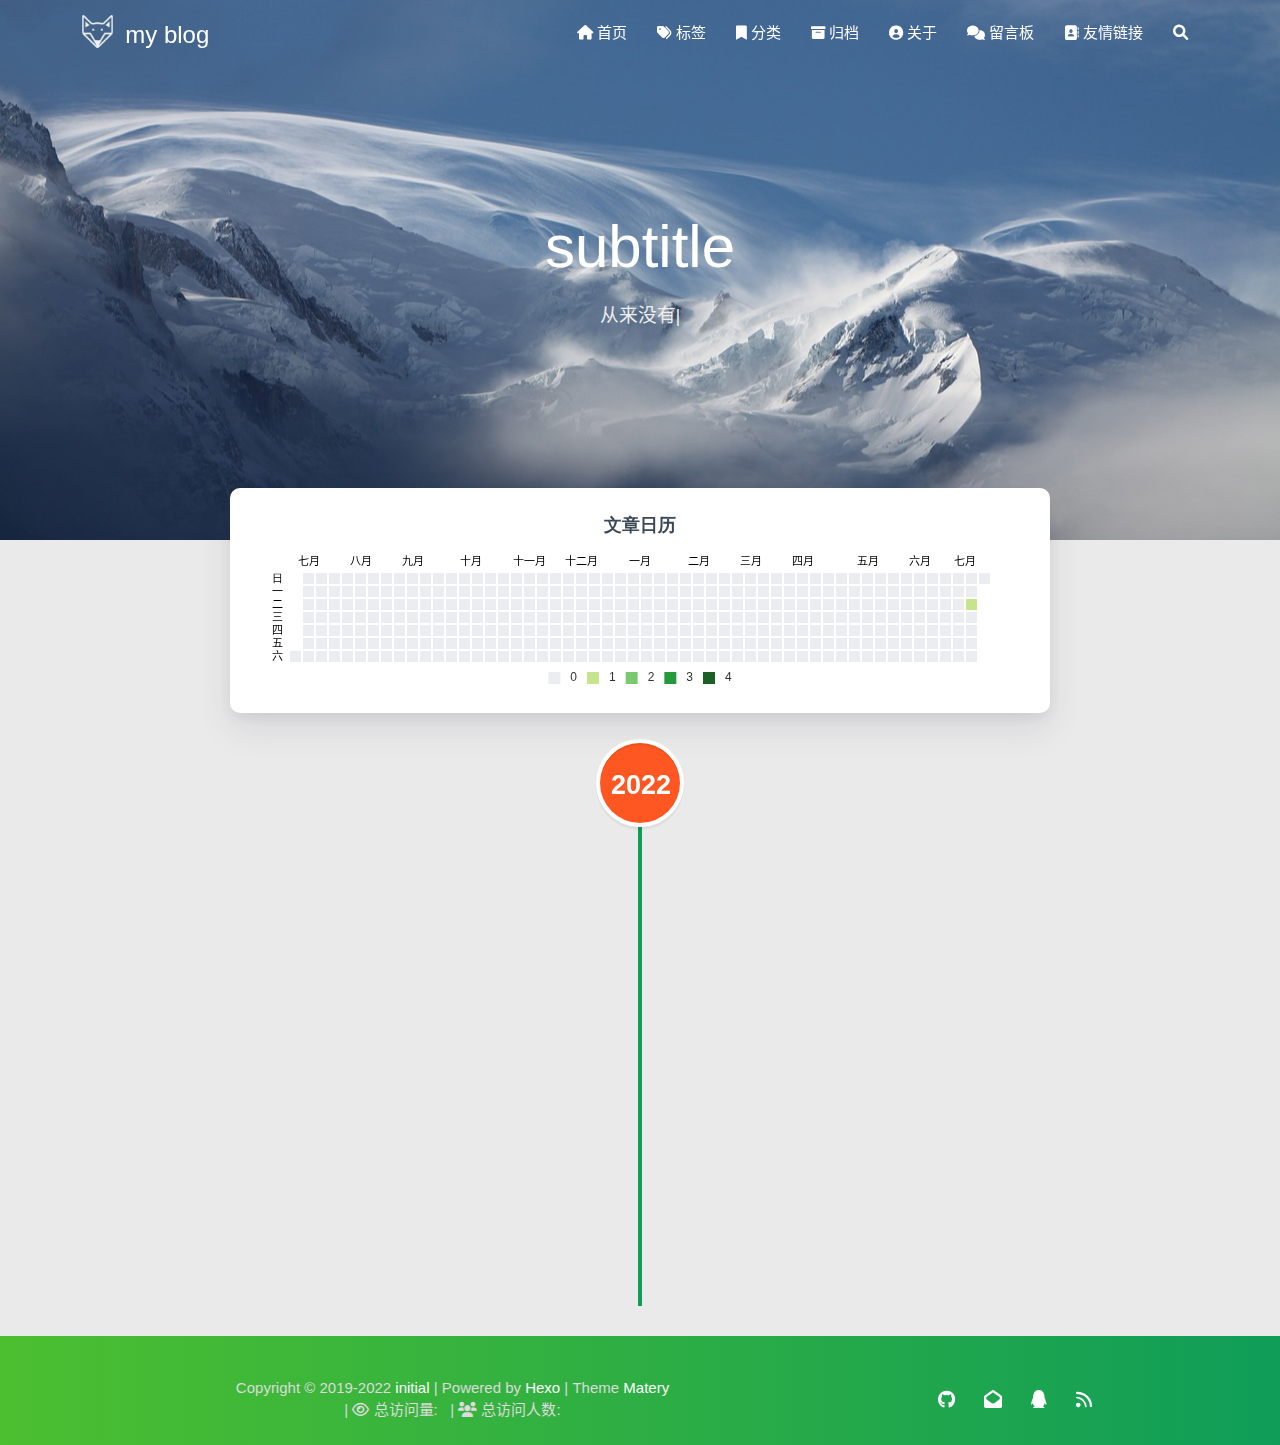
==== commit 5ce093ed: "Site updated: 2022-07-17 00:56:28" ====
--- a/archives/index.html
+++ b/archives/index.html
@@ -1,31 +1,822 @@
-<!DOCTYPE html><html lang="zh-CN"><head><meta charset="UTF-8"><meta http-equiv="X-UA-Compatible" content="IE=edge"><meta name="viewport" content="width=device-width, initial-scale=1"><meta name="format-detection" content="telephone=no"><meta name="apple-mobile-web-app-capable" content="yes"><meta name="apple-mobile-web-app-status-bar-style" content="black"><link rel="icon" href="/images/icons/favicon-16x16.png?v=2.7.0" type="image/png" sizes="16x16"><link rel="icon" href="/images/icons/favicon-32x32.png?v=2.7.0" type="image/png" sizes="32x32"><meta property="og:type" content="website">
-<meta property="og:title" content="my blog">
-<meta property="og:url" content="https://wxdds.github.io/archives/index.html">
-<meta property="og:site_name" content="my blog">
-<meta property="og:locale" content="zh_CN">
-<meta property="article:author" content="initial">
-<meta name="twitter:card" content="summary"><title>归档 | my blog</title><link ref="canonical" href="https://wxdds.github.io/archives/index.html"><link rel="dns-prefetch" href="https://cdn.jsdelivr.net"><link rel="stylesheet" href="https://cdn.jsdelivr.net/npm/@fortawesome/fontawesome-free@5.12.1/css/all.min.css" type="text/css"><link rel="stylesheet" href="/css/index.css?v=2.7.0"><script>var Stun = window.Stun || {};
-var CONFIG = {
-  root: '/',
-  algolia: undefined,
-  assistSearch: undefined,
-  fontIcon: {"prompt":{"success":"fas fa-check-circle","info":"fas fa-arrow-circle-right","warning":"fas fa-exclamation-circle","error":"fas fa-times-circle"},"copyBtn":"fas fa-copy"},
-  sidebar: {"offsetTop":"20px","tocMaxDepth":6},
-  header: {"enable":true,"showOnPost":true,"scrollDownIcon":false},
-  postWidget: {"endText":true},
-  nightMode: {"enable":true},
-  back2top: {"enable":true},
-  codeblock: {"style":"default","highlight":"light","wordWrap":false},
-  reward: false,
-  fancybox: false,
-  zoomImage: {"gapAside":"20px"},
-  galleryWaterfall: undefined,
-  lazyload: false,
-  pjax: undefined,
-  externalLink: {"icon":{"enable":true,"name":"fas fa-external-link-alt"}},
-  shortcuts: undefined,
-  prompt: {"copyButton":"复制","copySuccess":"复制成功","copyError":"复制失败"},
-  sourcePath: {"js":"js","css":"css","images":"images"},
-};
-
-window.CONFIG = CONFIG;</script><meta name="generator" content="Hexo 6.2.0"></head><body><div class="container" id="container"><header class="header" id="header"><div class="header-inner"><nav class="header-nav header-nav--fixed"><div class="header-nav-inner"><div class="header-nav-menubtn"><i class="fas fa-bars"></i></div><div class="header-nav-menu"><div class="header-nav-menu-item"><a class="header-nav-menu-item__link" href="/"><span class="header-nav-menu-item__icon"><i class="fas fa-home"></i></span><span class="header-nav-menu-item__text">首页</span></a></div><div class="header-nav-menu-item"><a class="header-nav-menu-item__link" href="/archives/"><span class="header-nav-menu-item__icon"><i class="fas fa-folder-open"></i></span><span class="header-nav-menu-item__text">归档</span></a></div></div><div class="header-nav-mode"><div class="mode"><div class="mode-track"><span class="mode-track-moon"></span><span class="mode-track-sun"></span></div><div class="mode-thumb"></div></div></div></div></nav><div class="header-banner"><div class="header-banner-info"><div class="header-banner-info__title">my blog</div><div class="header-banner-info__subtitle"></div></div></div></div></header><main class="main" id="main"><div class="main-inner"><div class="content-wrap" id="content-wrap"><div class="content" id="content"><div class="archive"><div class="archive-total">目前共计 1 篇文章，继续加油！</div><section class="timeline"><time class="timeline-item timeline-item--year">2022</time><article class="timeline-item"><time class="timeline-item__time">07-12</time><h2 class="timeline-item__title"><a class="timeline-item__link" href="/2022/07/12/hello-world/">Hello World</a></h2></article></section></div></div></div><div class="sidebar-wrap" id="sidebar-wrap"><aside class="sidebar" id="sidebar"><section class="sidebar-toc hide"></section><!-- ov = overview--><section class="sidebar-ov"><div class="sidebar-ov-author"><div class="sidebar-ov-author__avatar"><img class="sidebar-ov-author__avatar_img" src="/images/icons/stun-logo.svg" alt="avatar"></div><p class="sidebar-ov-author__text">initial dream</p></div><div class="sidebar-ov-state"><a class="sidebar-ov-state-item sidebar-ov-state-item--posts" href="/archives/"><div class="sidebar-ov-state-item__count">1</div><div class="sidebar-ov-state-item__name">归档</div></a></div><div class="sidebar-ov-cc"><a href="https://creativecommons.org/licenses/by-nc-sa/4.0/deed.en" target="_blank" rel="noopener" data-popover="知识共享许可协议" data-popover-pos="up"><img src="/images/cc-by-nc-sa.svg"></a></div></section></aside></div><div class="clearfix"></div></div></main><footer class="footer" id="footer"><div class="footer-inner"><div><span>Copyright © 2022</span><span class="footer__icon"><i class="fas fa-heart"></i></span><span>initial</span></div><div><span>由 <a href="http://hexo.io/" title="Hexo" target="_blank" rel="noopener">Hexo</a> 强力驱动</span><span> v6.2.0</span><span class="footer__devider">|</span><span>主题 - <a href="https://github.com/liuyib/hexo-theme-stun/" title="Stun" target="_blank" rel="noopener">Stun</a></span><span> v2.7.0</span></div></div></footer><div class="loading-bar" id="loading-bar"><div class="loading-bar__progress"></div></div><div class="back2top" id="back2top"><span class="back2top__icon"><i class="fas fa-rocket"></i></span></div></div><script src="https://cdn.jsdelivr.net/npm/jquery@v3.4.1/dist/jquery.min.js"></script><script src="https://cdn.jsdelivr.net/npm/velocity-animate@1.5.2/velocity.min.js"></script><script src="https://cdn.jsdelivr.net/npm/velocity-animate@1.5.2/velocity.ui.min.js"></script><script src="/js/utils.js?v=2.7.0"></script><script src="/js/stun-boot.js?v=2.7.0"></script><script src="/js/scroll.js?v=2.7.0"></script><script src="/js/header.js?v=2.7.0"></script><script src="/js/sidebar.js?v=2.7.0"></script></body></html>+<!DOCTYPE HTML>
+<html lang="zh-CN">
+
+
+<head>
+    <meta charset="utf-8">
+    <meta name="keywords" content="归档, my blog">
+    <meta name="description" content="my blog">
+    <meta http-equiv="X-UA-Compatible" content="IE=edge">
+    <meta name="viewport" content="width=device-width, initial-scale=1.0, user-scalable=no">
+    <meta name="renderer" content="webkit|ie-stand|ie-comp">
+    <meta name="mobile-web-app-capable" content="yes">
+    <meta name="format-detection" content="telephone=no">
+    <meta name="apple-mobile-web-app-capable" content="yes">
+    <meta name="apple-mobile-web-app-status-bar-style" content="black-translucent">
+    <meta name="referrer" content="no-referrer-when-downgrade">
+    <!-- Global site tag (gtag.js) - Google Analytics -->
+
+
+    
+
+    <title>归档 | my blog</title>
+    <link rel="icon" type="image/png" href="/favicon.png">
+
+    <link rel="stylesheet" type="text/css" href="/libs/awesome/css/all.min.css">
+    <link rel="stylesheet" type="text/css" href="/libs/materialize/materialize.min.css">
+    <link rel="stylesheet" type="text/css" href="/libs/aos/aos.css">
+    <link rel="stylesheet" type="text/css" href="/libs/animate/animate.min.css">
+    <link rel="stylesheet" type="text/css" href="/libs/lightGallery/css/lightgallery.min.css">
+    <link rel="stylesheet" type="text/css" href="/css/matery.css">
+    <link rel="stylesheet" type="text/css" href="/css/my.css">
+
+    <script src="/libs/jquery/jquery-3.6.0.min.js"></script>
+
+<meta name="generator" content="Hexo 6.2.0"></head>
+
+
+<body>
+    <header class="navbar-fixed">
+    <nav id="headNav" class="bg-color nav-transparent">
+        <div id="navContainer" class="nav-wrapper container">
+            <div class="brand-logo">
+                <a href="/" class="waves-effect waves-light">
+                    
+                    <img src="/medias/logo.png" class="logo-img" alt="LOGO">
+                    
+                    <span class="logo-span">my blog</span>
+                </a>
+            </div>
+            
+
+<a href="#" data-target="mobile-nav" class="sidenav-trigger button-collapse"><i class="fas fa-bars"></i></a>
+<ul class="right nav-menu">
+  
+  <li class="hide-on-med-and-down nav-item">
+    
+    <a href="/" class="waves-effect waves-light">
+      
+      <i class="fas fa-home" style="zoom: 0.6;"></i>
+      
+      <span>首页</span>
+    </a>
+    
+  </li>
+  
+  <li class="hide-on-med-and-down nav-item">
+    
+    <a href="/tags" class="waves-effect waves-light">
+      
+      <i class="fas fa-tags" style="zoom: 0.6;"></i>
+      
+      <span>标签</span>
+    </a>
+    
+  </li>
+  
+  <li class="hide-on-med-and-down nav-item">
+    
+    <a href="/categories" class="waves-effect waves-light">
+      
+      <i class="fas fa-bookmark" style="zoom: 0.6;"></i>
+      
+      <span>分类</span>
+    </a>
+    
+  </li>
+  
+  <li class="hide-on-med-and-down nav-item">
+    
+    <a href="/archives" class="waves-effect waves-light">
+      
+      <i class="fas fa-archive" style="zoom: 0.6;"></i>
+      
+      <span>归档</span>
+    </a>
+    
+  </li>
+  
+  <li class="hide-on-med-and-down nav-item">
+    
+    <a href="/about" class="waves-effect waves-light">
+      
+      <i class="fas fa-user-circle" style="zoom: 0.6;"></i>
+      
+      <span>关于</span>
+    </a>
+    
+  </li>
+  
+  <li class="hide-on-med-and-down nav-item">
+    
+    <a href="/contact" class="waves-effect waves-light">
+      
+      <i class="fas fa-comments" style="zoom: 0.6;"></i>
+      
+      <span>留言板</span>
+    </a>
+    
+  </li>
+  
+  <li class="hide-on-med-and-down nav-item">
+    
+    <a href="/friends" class="waves-effect waves-light">
+      
+      <i class="fas fa-address-book" style="zoom: 0.6;"></i>
+      
+      <span>友情链接</span>
+    </a>
+    
+  </li>
+  
+  <li>
+    <a href="#searchModal" class="modal-trigger waves-effect waves-light">
+      <i id="searchIcon" class="fas fa-search" title="搜索" style="zoom: 0.85;"></i>
+    </a>
+  </li>
+</ul>
+
+
+<div id="mobile-nav" class="side-nav sidenav">
+
+    <div class="mobile-head bg-color">
+        
+        <img src="/medias/logo.png" class="logo-img circle responsive-img">
+        
+        <div class="logo-name">my blog</div>
+        <div class="logo-desc">
+            
+            Never really desperate, only the lost of the soul.
+            
+        </div>
+    </div>
+
+    <ul class="menu-list mobile-menu-list">
+        
+        <li class="m-nav-item">
+	  
+		<a href="/" class="waves-effect waves-light">
+			
+			    <i class="fa-fw fas fa-home"></i>
+			
+			首页
+		</a>
+          
+        </li>
+        
+        <li class="m-nav-item">
+	  
+		<a href="/tags" class="waves-effect waves-light">
+			
+			    <i class="fa-fw fas fa-tags"></i>
+			
+			标签
+		</a>
+          
+        </li>
+        
+        <li class="m-nav-item">
+	  
+		<a href="/categories" class="waves-effect waves-light">
+			
+			    <i class="fa-fw fas fa-bookmark"></i>
+			
+			分类
+		</a>
+          
+        </li>
+        
+        <li class="m-nav-item">
+	  
+		<a href="/archives" class="waves-effect waves-light">
+			
+			    <i class="fa-fw fas fa-archive"></i>
+			
+			归档
+		</a>
+          
+        </li>
+        
+        <li class="m-nav-item">
+	  
+		<a href="/about" class="waves-effect waves-light">
+			
+			    <i class="fa-fw fas fa-user-circle"></i>
+			
+			关于
+		</a>
+          
+        </li>
+        
+        <li class="m-nav-item">
+	  
+		<a href="/contact" class="waves-effect waves-light">
+			
+			    <i class="fa-fw fas fa-comments"></i>
+			
+			留言板
+		</a>
+          
+        </li>
+        
+        <li class="m-nav-item">
+	  
+		<a href="/friends" class="waves-effect waves-light">
+			
+			    <i class="fa-fw fas fa-address-book"></i>
+			
+			友情链接
+		</a>
+          
+        </li>
+        
+        
+        <li><div class="divider"></div></li>
+        <li>
+            <a href="https://github.com/blinkfox/hexo-theme-matery" class="waves-effect waves-light" target="_blank">
+                <i class="fab fa-github-square fa-fw"></i>Fork Me
+            </a>
+        </li>
+        
+    </ul>
+</div>
+
+
+        </div>
+
+        
+            <style>
+    .nav-transparent .github-corner {
+        display: none !important;
+    }
+
+    .github-corner {
+        position: absolute;
+        z-index: 10;
+        top: 0;
+        right: 0;
+        border: 0;
+        transform: scale(1.1);
+    }
+
+    .github-corner svg {
+        color: #0f9d58;
+        fill: #fff;
+        height: 64px;
+        width: 64px;
+    }
+
+    .github-corner:hover .octo-arm {
+        animation: a 0.56s ease-in-out;
+    }
+
+    .github-corner .octo-arm {
+        animation: none;
+    }
+
+    @keyframes a {
+        0%,
+        to {
+            transform: rotate(0);
+        }
+        20%,
+        60% {
+            transform: rotate(-25deg);
+        }
+        40%,
+        80% {
+            transform: rotate(10deg);
+        }
+    }
+</style>
+
+<a href="https://github.com/blinkfox/hexo-theme-matery" class="github-corner tooltipped hide-on-med-and-down" target="_blank"
+   data-tooltip="Fork Me" data-position="left" data-delay="50">
+    <svg viewBox="0 0 250 250" aria-hidden="true">
+        <path d="M0,0 L115,115 L130,115 L142,142 L250,250 L250,0 Z"></path>
+        <path d="M128.3,109.0 C113.8,99.7 119.0,89.6 119.0,89.6 C122.0,82.7 120.5,78.6 120.5,78.6 C119.2,72.0 123.4,76.3 123.4,76.3 C127.3,80.9 125.5,87.3 125.5,87.3 C122.9,97.6 130.6,101.9 134.4,103.2"
+              fill="currentColor" style="transform-origin: 130px 106px;" class="octo-arm"></path>
+        <path d="M115.0,115.0 C114.9,115.1 118.7,116.5 119.8,115.4 L133.7,101.6 C136.9,99.2 139.9,98.4 142.2,98.6 C133.8,88.0 127.5,74.4 143.8,58.0 C148.5,53.4 154.0,51.2 159.7,51.0 C160.3,49.4 163.2,43.6 171.4,40.1 C171.4,40.1 176.1,42.5 178.8,56.2 C183.1,58.6 187.2,61.8 190.9,65.4 C194.5,69.0 197.7,73.2 200.1,77.6 C213.8,80.2 216.3,84.9 216.3,84.9 C212.7,93.1 206.9,96.0 205.4,96.6 C205.1,102.4 203.0,107.8 198.3,112.5 C181.9,128.9 168.3,122.5 157.7,114.1 C157.9,116.9 156.7,120.9 152.7,124.9 L141.0,136.5 C139.8,137.7 141.6,141.9 141.8,141.8 Z"
+              fill="currentColor" class="octo-body"></path>
+    </svg>
+</a>
+        
+    </nav>
+
+</header>
+
+    <div class="bg-cover pd-header about-cover">
+    <div class="container">
+    <div class="row">
+    <div class="col s10 offset-s1 m8 offset-m2 l8 offset-l2">
+        <div class="brand">
+            <div class="title center-align">
+                
+                    subtitle
+                
+            </div>
+
+            <div class="description center-align">
+                
+                <span id="subtitle"></span>
+                <script src="/libs/typed/typed.js"></script>
+                <script>
+                    var typed = new Typed("#subtitle", {
+                        strings: [ 
+                            
+                                "从来没有真正的绝境, 只有心灵的迷途",
+                            
+                                "Never really desperate, only the lost of the soul",
+                            
+                        ],
+                        startDelay: 300,
+                        typeSpeed: 100,
+                        loop: true,
+                        backSpeed: 50,
+                        showCursor: true
+                    });
+                </script>
+                
+            </div>
+        </div>
+    </div>
+</div>
+
+
+<script>
+    // 每天切换 banner 图.  Switch banner image every day.
+    var bannerUrl = "/medias/banner/" + new Date().getDay() + '.jpg';
+    $('.bg-cover').css('background-image', 'url(' + bannerUrl + ')');
+</script>
+
+
+    </div>
+</div>
+
+<main class="content">
+
+    
+    <div class="container archive-calendar">
+    <div class="card">
+        <div id="post-calendar" class="card-content"></div>
+    </div>
+</div>
+
+<script type="text/javascript" src="/libs/echarts/echarts.min.js"></script>
+<script type="text/javascript">
+    let myChart = echarts.init(document.getElementById('post-calendar'));
+
+    
+
+    let option = {
+        title: {
+            top: 0,
+            text: '文章日历',
+            left: 'center',
+            textStyle: {
+                color: '#3C4858'
+            }
+        },
+        tooltip: {
+            padding: 10,
+            backgroundColor: '#555',
+            borderColor: '#777',
+            borderWidth: 1,
+            formatter: function (obj) {
+                var value = obj.value;
+                return '<div style="font-size: 14px;">' + value[0] + '：' + value[1] + '</div>';
+            }
+        },
+        visualMap: {
+            show: true,
+            showLabel: true,
+            categories: [0, 1, 2, 3, 4],
+            calculable: true,
+            inRange: {
+                symbol: 'rect',
+                color: ['#ebedf0', '#c6e48b', '#7bc96f', '#239a3b', '#196127']
+            },
+            itemWidth: 12,
+            itemHeight: 12,
+            orient: 'horizontal',
+            left: 'center',
+            bottom: 0
+        },
+        calendar: [{
+            left: 'center',
+            range: ["2021-07-17", "2022-07-17"],
+            cellSize: [13, 13],
+            splitLine: {
+                show: false
+            },
+            itemStyle: {
+                color: '#196127',
+                borderColor: '#fff',
+                borderWidth: 2
+            },
+            yearLabel: {
+                show: false
+            },
+            monthLabel: {
+                nameMap: 'cn',
+                fontSize: 11
+            },
+            dayLabel: {
+                formatter: '{start}  1st',
+                nameMap: 'cn',
+                fontSize: 11
+            }
+        }],
+        series: [{
+            type: 'heatmap',
+            coordinateSystem: 'calendar',
+            calendarIndex: 0,
+            data: [["2021-07-17", 0], ["2021-07-18", 0], ["2021-07-19", 0], ["2021-07-20", 0], ["2021-07-21", 0], ["2021-07-22", 0], ["2021-07-23", 0], ["2021-07-24", 0], ["2021-07-25", 0], ["2021-07-26", 0], ["2021-07-27", 0], ["2021-07-28", 0], ["2021-07-29", 0], ["2021-07-30", 0], ["2021-07-31", 0], ["2021-08-01", 0], ["2021-08-02", 0], ["2021-08-03", 0], ["2021-08-04", 0], ["2021-08-05", 0], ["2021-08-06", 0], ["2021-08-07", 0], ["2021-08-08", 0], ["2021-08-09", 0], ["2021-08-10", 0], ["2021-08-11", 0], ["2021-08-12", 0], ["2021-08-13", 0], ["2021-08-14", 0], ["2021-08-15", 0], ["2021-08-16", 0], ["2021-08-17", 0], ["2021-08-18", 0], ["2021-08-19", 0], ["2021-08-20", 0], ["2021-08-21", 0], ["2021-08-22", 0], ["2021-08-23", 0], ["2021-08-24", 0], ["2021-08-25", 0], ["2021-08-26", 0], ["2021-08-27", 0], ["2021-08-28", 0], ["2021-08-29", 0], ["2021-08-30", 0], ["2021-08-31", 0], ["2021-09-01", 0], ["2021-09-02", 0], ["2021-09-03", 0], ["2021-09-04", 0], ["2021-09-05", 0], ["2021-09-06", 0], ["2021-09-07", 0], ["2021-09-08", 0], ["2021-09-09", 0], ["2021-09-10", 0], ["2021-09-11", 0], ["2021-09-12", 0], ["2021-09-13", 0], ["2021-09-14", 0], ["2021-09-15", 0], ["2021-09-16", 0], ["2021-09-17", 0], ["2021-09-18", 0], ["2021-09-19", 0], ["2021-09-20", 0], ["2021-09-21", 0], ["2021-09-22", 0], ["2021-09-23", 0], ["2021-09-24", 0], ["2021-09-25", 0], ["2021-09-26", 0], ["2021-09-27", 0], ["2021-09-28", 0], ["2021-09-29", 0], ["2021-09-30", 0], ["2021-10-01", 0], ["2021-10-02", 0], ["2021-10-03", 0], ["2021-10-04", 0], ["2021-10-05", 0], ["2021-10-06", 0], ["2021-10-07", 0], ["2021-10-08", 0], ["2021-10-09", 0], ["2021-10-10", 0], ["2021-10-11", 0], ["2021-10-12", 0], ["2021-10-13", 0], ["2021-10-14", 0], ["2021-10-15", 0], ["2021-10-16", 0], ["2021-10-17", 0], ["2021-10-18", 0], ["2021-10-19", 0], ["2021-10-20", 0], ["2021-10-21", 0], ["2021-10-22", 0], ["2021-10-23", 0], ["2021-10-24", 0], ["2021-10-25", 0], ["2021-10-26", 0], ["2021-10-27", 0], ["2021-10-28", 0], ["2021-10-29", 0], ["2021-10-30", 0], ["2021-10-31", 0], ["2021-11-01", 0], ["2021-11-02", 0], ["2021-11-03", 0], ["2021-11-04", 0], ["2021-11-05", 0], ["2021-11-06", 0], ["2021-11-07", 0], ["2021-11-08", 0], ["2021-11-09", 0], ["2021-11-10", 0], ["2021-11-11", 0], ["2021-11-12", 0], ["2021-11-13", 0], ["2021-11-14", 0], ["2021-11-15", 0], ["2021-11-16", 0], ["2021-11-17", 0], ["2021-11-18", 0], ["2021-11-19", 0], ["2021-11-20", 0], ["2021-11-21", 0], ["2021-11-22", 0], ["2021-11-23", 0], ["2021-11-24", 0], ["2021-11-25", 0], ["2021-11-26", 0], ["2021-11-27", 0], ["2021-11-28", 0], ["2021-11-29", 0], ["2021-11-30", 0], ["2021-12-01", 0], ["2021-12-02", 0], ["2021-12-03", 0], ["2021-12-04", 0], ["2021-12-05", 0], ["2021-12-06", 0], ["2021-12-07", 0], ["2021-12-08", 0], ["2021-12-09", 0], ["2021-12-10", 0], ["2021-12-11", 0], ["2021-12-12", 0], ["2021-12-13", 0], ["2021-12-14", 0], ["2021-12-15", 0], ["2021-12-16", 0], ["2021-12-17", 0], ["2021-12-18", 0], ["2021-12-19", 0], ["2021-12-20", 0], ["2021-12-21", 0], ["2021-12-22", 0], ["2021-12-23", 0], ["2021-12-24", 0], ["2021-12-25", 0], ["2021-12-26", 0], ["2021-12-27", 0], ["2021-12-28", 0], ["2021-12-29", 0], ["2021-12-30", 0], ["2021-12-31", 0], ["2022-01-01", 0], ["2022-01-02", 0], ["2022-01-03", 0], ["2022-01-04", 0], ["2022-01-05", 0], ["2022-01-06", 0], ["2022-01-07", 0], ["2022-01-08", 0], ["2022-01-09", 0], ["2022-01-10", 0], ["2022-01-11", 0], ["2022-01-12", 0], ["2022-01-13", 0], ["2022-01-14", 0], ["2022-01-15", 0], ["2022-01-16", 0], ["2022-01-17", 0], ["2022-01-18", 0], ["2022-01-19", 0], ["2022-01-20", 0], ["2022-01-21", 0], ["2022-01-22", 0], ["2022-01-23", 0], ["2022-01-24", 0], ["2022-01-25", 0], ["2022-01-26", 0], ["2022-01-27", 0], ["2022-01-28", 0], ["2022-01-29", 0], ["2022-01-30", 0], ["2022-01-31", 0], ["2022-02-01", 0], ["2022-02-02", 0], ["2022-02-03", 0], ["2022-02-04", 0], ["2022-02-05", 0], ["2022-02-06", 0], ["2022-02-07", 0], ["2022-02-08", 0], ["2022-02-09", 0], ["2022-02-10", 0], ["2022-02-11", 0], ["2022-02-12", 0], ["2022-02-13", 0], ["2022-02-14", 0], ["2022-02-15", 0], ["2022-02-16", 0], ["2022-02-17", 0], ["2022-02-18", 0], ["2022-02-19", 0], ["2022-02-20", 0], ["2022-02-21", 0], ["2022-02-22", 0], ["2022-02-23", 0], ["2022-02-24", 0], ["2022-02-25", 0], ["2022-02-26", 0], ["2022-02-27", 0], ["2022-02-28", 0], ["2022-03-01", 0], ["2022-03-02", 0], ["2022-03-03", 0], ["2022-03-04", 0], ["2022-03-05", 0], ["2022-03-06", 0], ["2022-03-07", 0], ["2022-03-08", 0], ["2022-03-09", 0], ["2022-03-10", 0], ["2022-03-11", 0], ["2022-03-12", 0], ["2022-03-13", 0], ["2022-03-14", 0], ["2022-03-15", 0], ["2022-03-16", 0], ["2022-03-17", 0], ["2022-03-18", 0], ["2022-03-19", 0], ["2022-03-20", 0], ["2022-03-21", 0], ["2022-03-22", 0], ["2022-03-23", 0], ["2022-03-24", 0], ["2022-03-25", 0], ["2022-03-26", 0], ["2022-03-27", 0], ["2022-03-28", 0], ["2022-03-29", 0], ["2022-03-30", 0], ["2022-03-31", 0], ["2022-04-01", 0], ["2022-04-02", 0], ["2022-04-03", 0], ["2022-04-04", 0], ["2022-04-05", 0], ["2022-04-06", 0], ["2022-04-07", 0], ["2022-04-08", 0], ["2022-04-09", 0], ["2022-04-10", 0], ["2022-04-11", 0], ["2022-04-12", 0], ["2022-04-13", 0], ["2022-04-14", 0], ["2022-04-15", 0], ["2022-04-16", 0], ["2022-04-17", 0], ["2022-04-18", 0], ["2022-04-19", 0], ["2022-04-20", 0], ["2022-04-21", 0], ["2022-04-22", 0], ["2022-04-23", 0], ["2022-04-24", 0], ["2022-04-25", 0], ["2022-04-26", 0], ["2022-04-27", 0], ["2022-04-28", 0], ["2022-04-29", 0], ["2022-04-30", 0], ["2022-05-01", 0], ["2022-05-02", 0], ["2022-05-03", 0], ["2022-05-04", 0], ["2022-05-05", 0], ["2022-05-06", 0], ["2022-05-07", 0], ["2022-05-08", 0], ["2022-05-09", 0], ["2022-05-10", 0], ["2022-05-11", 0], ["2022-05-12", 0], ["2022-05-13", 0], ["2022-05-14", 0], ["2022-05-15", 0], ["2022-05-16", 0], ["2022-05-17", 0], ["2022-05-18", 0], ["2022-05-19", 0], ["2022-05-20", 0], ["2022-05-21", 0], ["2022-05-22", 0], ["2022-05-23", 0], ["2022-05-24", 0], ["2022-05-25", 0], ["2022-05-26", 0], ["2022-05-27", 0], ["2022-05-28", 0], ["2022-05-29", 0], ["2022-05-30", 0], ["2022-05-31", 0], ["2022-06-01", 0], ["2022-06-02", 0], ["2022-06-03", 0], ["2022-06-04", 0], ["2022-06-05", 0], ["2022-06-06", 0], ["2022-06-07", 0], ["2022-06-08", 0], ["2022-06-09", 0], ["2022-06-10", 0], ["2022-06-11", 0], ["2022-06-12", 0], ["2022-06-13", 0], ["2022-06-14", 0], ["2022-06-15", 0], ["2022-06-16", 0], ["2022-06-17", 0], ["2022-06-18", 0], ["2022-06-19", 0], ["2022-06-20", 0], ["2022-06-21", 0], ["2022-06-22", 0], ["2022-06-23", 0], ["2022-06-24", 0], ["2022-06-25", 0], ["2022-06-26", 0], ["2022-06-27", 0], ["2022-06-28", 0], ["2022-06-29", 0], ["2022-06-30", 0], ["2022-07-01", 0], ["2022-07-02", 0], ["2022-07-03", 0], ["2022-07-04", 0], ["2022-07-05", 0], ["2022-07-06", 0], ["2022-07-07", 0], ["2022-07-08", 0], ["2022-07-09", 0], ["2022-07-10", 0], ["2022-07-11", 0], ["2022-07-12", 1], ["2022-07-13", 0], ["2022-07-14", 0], ["2022-07-15", 0], ["2022-07-16", 0], ["2022-07-17", 0]]
+        }]
+
+    };
+
+    myChart.setOption(option);
+</script>
+
+    
+
+    
+
+    <div id="cd-timeline" class="container">
+        
+        <div class="cd-timeline-block">
+
+            
+            
+            
+            <div class="cd-timeline-img year" data-aos="zoom-in-up">
+                <a href="/archives/2022">2022</a>
+            </div>
+            
+
+            
+            
+            
+            <div class="cd-timeline-img month" data-aos="zoom-in-up">
+                <a href="/archives/2022/07">07</a>
+            </div>
+            
+
+            
+            <div class="cd-timeline-img day" data-aos="zoom-in-up">
+                <span>12</span>
+            </div>
+            <article class="cd-timeline-content" data-aos="fade-up">
+                <div class="article col s12 m6">
+                    <div class="card">
+                        <a href="/2022/07/12/hello-world/">
+                            <div class="card-image">
+                                
+                                
+                                <img src="/medias/featureimages/12.jpg" class="responsive-img" alt="Hello World">
+                                
+                                <span class="card-title">Hello World</span>
+                            </div>
+                        </a>
+                        <div class="card-content article-content">
+                            <div class="summary block-with-text">
+                                
+                                    Welcome to Hexo! This is your very first post. Check documentation for more info. If you get any problems when using Hex
+                                
+                            </div>
+                            <div class="publish-info">
+                                <span class="publish-date">
+                                    <i class="far fa-clock fa-fw icon-date"></i>2022-07-12
+                                </span>
+                                <span class="publish-author">
+                                    
+                                    <i class="fas fa-user fa-fw"></i>
+                                    initial
+                                    
+                                </span>
+                            </div>
+                        </div>
+
+                        
+                    </div>
+                </div>
+            </article>
+        </div>
+        
+    </div>
+
+</main>
+
+
+
+
+    <footer class="page-footer bg-color">
+    
+        <link rel="stylesheet" href="/libs/aplayer/APlayer.min.css">
+<style>
+    .aplayer .aplayer-lrc p {
+        
+        display: none;
+        
+        font-size: 12px;
+        font-weight: 700;
+        line-height: 16px !important;
+    }
+
+    .aplayer .aplayer-lrc p.aplayer-lrc-current {
+        
+        display: none;
+        
+        font-size: 15px;
+        color: #42b983;
+    }
+
+    
+    .aplayer.aplayer-fixed.aplayer-narrow .aplayer-body {
+        left: -66px !important;
+    }
+
+    .aplayer.aplayer-fixed.aplayer-narrow .aplayer-body:hover {
+        left: 0px !important;
+    }
+
+    
+</style>
+<div class="">
+    
+    <div class="row">
+        <meting-js class="col l8 offset-l2 m10 offset-m1 s12"
+                   server="netease"
+                   type="playlist"
+                   id="503838841"
+                   fixed='true'
+                   autoplay='false'
+                   theme='#42b983'
+                   loop='all'
+                   order='random'
+                   preload='auto'
+                   volume='0.7'
+                   list-folded='true'
+        >
+        </meting-js>
+    </div>
+</div>
+
+<script src="/libs/aplayer/APlayer.min.js"></script>
+<script src="/libs/aplayer/Meting.min.js"></script>
+
+    
+
+    <div class="container row center-align"
+         style="margin-bottom: 0px !important;">
+        <div class="col s12 m8 l8 copy-right">
+            Copyright&nbsp;&copy;
+            
+                <span id="year">2019-2022</span>
+            
+            <a href="/about" target="_blank">initial</a>
+            |&nbsp;Powered by&nbsp;<a href="https://hexo.io/" target="_blank">Hexo</a>
+            |&nbsp;Theme&nbsp;<a href="https://github.com/blinkfox/hexo-theme-matery" target="_blank">Matery</a>
+            <br>
+            
+            
+            
+                
+            
+            
+                <span id="busuanzi_container_site_pv">
+                &nbsp;|&nbsp;<i class="far fa-eye"></i>&nbsp;总访问量:&nbsp;
+                    <span id="busuanzi_value_site_pv" class="white-color"></span>
+            </span>
+            
+            
+                <span id="busuanzi_container_site_uv">
+                &nbsp;|&nbsp;<i class="fas fa-users"></i>&nbsp;总访问人数:&nbsp;
+                    <span id="busuanzi_value_site_uv" class="white-color"></span>
+            </span>
+            
+            <br>
+
+            <!-- 运行天数提醒. -->
+            
+            <br>
+            
+        </div>
+        <div class="col s12 m4 l4 social-link social-statis">
+    <a href="https://github.com/blinkfox" class="tooltipped" target="_blank" data-tooltip="访问我的GitHub" data-position="top" data-delay="50">
+        <i class="fab fa-github"></i>
+    </a>
+
+
+
+    <a href="mailto:1181062873@qq.com" class="tooltipped" target="_blank" data-tooltip="邮件联系我" data-position="top" data-delay="50">
+        <i class="fas fa-envelope-open"></i>
+    </a>
+
+
+
+
+
+
+
+    <a href="tencent://AddContact/?fromId=50&fromSubId=1&subcmd=all&uin=1181062873" class="tooltipped" target="_blank" data-tooltip="QQ联系我: 1181062873" data-position="top" data-delay="50">
+        <i class="fab fa-qq"></i>
+    </a>
+
+
+
+
+
+
+
+    <a href="/atom.xml" class="tooltipped" target="_blank" data-tooltip="RSS 订阅" data-position="top" data-delay="50">
+        <i class="fas fa-rss"></i>
+    </a>
+
+</div>
+    </div>
+</footer>
+
+<div class="progress-bar"></div>
+
+
+    <!-- 搜索遮罩框 -->
+<div id="searchModal" class="modal">
+    <div class="modal-content">
+        <div class="search-header">
+            <span class="title"><i class="fas fa-search"></i>&nbsp;&nbsp;搜索</span>
+            <input type="search" id="searchInput" name="s" placeholder="请输入搜索的关键字"
+                   class="search-input">
+        </div>
+        <div id="searchResult"></div>
+    </div>
+</div>
+
+<script type="text/javascript">
+$(function () {
+    var searchFunc = function (path, search_id, content_id) {
+        'use strict';
+        $.ajax({
+            url: path,
+            dataType: "xml",
+            success: function (xmlResponse) {
+                // get the contents from search data
+                var datas = $("entry", xmlResponse).map(function () {
+                    return {
+                        title: $("title", this).text(),
+                        content: $("content", this).text(),
+                        url: $("url", this).text()
+                    };
+                }).get();
+                var $input = document.getElementById(search_id);
+                var $resultContent = document.getElementById(content_id);
+                $input.addEventListener('input', function () {
+                    var str = '<ul class=\"search-result-list\">';
+                    var keywords = this.value.trim().toLowerCase().split(/[\s\-]+/);
+                    $resultContent.innerHTML = "";
+                    if (this.value.trim().length <= 0) {
+                        return;
+                    }
+                    // perform local searching
+                    datas.forEach(function (data) {
+                        var isMatch = true;
+                        var data_title = data.title.trim().toLowerCase();
+                        var data_content = data.content.trim().replace(/<[^>]+>/g, "").toLowerCase();
+                        var data_url = data.url;
+                        data_url = data_url.indexOf('/') === 0 ? data.url : '/' + data_url;
+                        var index_title = -1;
+                        var index_content = -1;
+                        var first_occur = -1;
+                        // only match artiles with not empty titles and contents
+                        if (data_title !== '' && data_content !== '') {
+                            keywords.forEach(function (keyword, i) {
+                                index_title = data_title.indexOf(keyword);
+                                index_content = data_content.indexOf(keyword);
+                                if (index_title < 0 && index_content < 0) {
+                                    isMatch = false;
+                                } else {
+                                    if (index_content < 0) {
+                                        index_content = 0;
+                                    }
+                                    if (i === 0) {
+                                        first_occur = index_content;
+                                    }
+                                }
+                            });
+                        }
+                        // show search results
+                        if (isMatch) {
+                            str += "<li><a href='" + data_url + "' class='search-result-title'>" + data_title + "</a>";
+                            var content = data.content.trim().replace(/<[^>]+>/g, "");
+                            if (first_occur >= 0) {
+                                // cut out 100 characters
+                                var start = first_occur - 20;
+                                var end = first_occur + 80;
+                                if (start < 0) {
+                                    start = 0;
+                                }
+                                if (start === 0) {
+                                    end = 100;
+                                }
+                                if (end > content.length) {
+                                    end = content.length;
+                                }
+                                var match_content = content.substr(start, end);
+                                // highlight all keywords
+                                keywords.forEach(function (keyword) {
+                                    var regS = new RegExp(keyword, "gi");
+                                    match_content = match_content.replace(regS, "<em class=\"search-keyword\">" + keyword + "</em>");
+                                });
+
+                                str += "<p class=\"search-result\">" + match_content + "...</p>"
+                            }
+                            str += "</li>";
+                        }
+                    });
+                    str += "</ul>";
+                    $resultContent.innerHTML = str;
+                });
+            }
+        });
+    };
+
+    searchFunc('/search.xml', 'searchInput', 'searchResult');
+});
+</script>
+
+    <!-- 回到顶部按钮 -->
+<div id="backTop" class="top-scroll">
+    <a class="btn-floating btn-large waves-effect waves-light" href="#!">
+        <i class="fas fa-arrow-up"></i>
+    </a>
+</div>
+
+
+    <script src="/libs/materialize/materialize.min.js"></script>
+    <script src="/libs/masonry/masonry.pkgd.min.js"></script>
+    <script src="/libs/aos/aos.js"></script>
+    <script src="/libs/scrollprogress/scrollProgress.min.js"></script>
+    <script src="/libs/lightGallery/js/lightgallery-all.min.js"></script>
+    <script src="/js/matery.js"></script>
+
+    
+
+    
+
+    <!-- 雪花特效 -->
+    
+
+    <!-- 鼠标星星特效 -->
+    
+
+     
+        <script src="https://ssl.captcha.qq.com/TCaptcha.js"></script>
+        <script src="/libs/others/TencentCaptcha.js"></script>
+        <button id="TencentCaptcha" data-appid="xxxxxxxxxx" data-cbfn="callback" type="button" hidden></button>
+    
+
+    <!-- Baidu Analytics -->
+
+    <!-- Baidu Push -->
+
+<script>
+    (function () {
+        var bp = document.createElement('script');
+        var curProtocol = window.location.protocol.split(':')[0];
+        if (curProtocol === 'https') {
+            bp.src = 'https://zz.bdstatic.com/linksubmit/push.js';
+        } else {
+            bp.src = 'http://push.zhanzhang.baidu.com/push.js';
+        }
+        var s = document.getElementsByTagName("script")[0];
+        s.parentNode.insertBefore(bp, s);
+    })();
+</script>
+
+    
+    <script src="/libs/others/clicklove.js" async="async"></script>
+    
+    
+    <script async src="/libs/others/busuanzi.pure.mini.js"></script>
+    
+
+    
+
+    
+
+    <!--腾讯兔小巢-->
+    
+    
+
+    
+
+    
+
+    
+    <script src="/libs/instantpage/instantpage.js" type="module"></script>
+    
+
+</body>
+
+</html>
--- a/libs/awesome/css/all.min.css
+++ b/libs/awesome/css/all.min.css
@@ -0,0 +1,6 @@
+/*!
+ * Font Awesome Free 6.0.0 by @fontawesome - https://fontawesome.com
+ * License - https://fontawesome.com/license/free (Icons: CC BY 4.0, Fonts: SIL OFL 1.1, Code: MIT License)
+ * Copyright 2022 Fonticons, Inc.
+ */
+.fa{font-family:var(--fa-style-family,"Font Awesome 6 Free");font-weight:var(--fa-style,900)}.fa,.fa-brands,.fa-duotone,.fa-light,.fa-regular,.fa-solid,.fa-thin,.fab,.fad,.fal,.far,.fas,.fat{-moz-osx-font-smoothing:grayscale;-webkit-font-smoothing:antialiased;display:var(--fa-display,inline-block);font-style:normal;font-variant:normal;line-height:1;text-rendering:auto}.fa-1x{font-size:1em}.fa-2x{font-size:2em}.fa-3x{font-size:3em}.fa-4x{font-size:4em}.fa-5x{font-size:5em}.fa-6x{font-size:6em}.fa-7x{font-size:7em}.fa-8x{font-size:8em}.fa-9x{font-size:9em}.fa-10x{font-size:10em}.fa-2xs{font-size:.625em;line-height:.1em;vertical-align:.225em}.fa-xs{font-size:.75em;line-height:.08333em;vertical-align:.125em}.fa-sm{font-size:.875em;line-height:.07143em;vertical-align:.05357em}.fa-lg{font-size:1.25em;line-height:.05em;vertical-align:-.075em}.fa-xl{font-size:1.5em;line-height:.04167em;vertical-align:-.125em}.fa-2xl{font-size:2em;line-height:.03125em;vertical-align:-.1875em}.fa-fw{text-align:center;width:1.25em}.fa-ul{list-style-type:none;margin-left:var(--fa-li-margin,2.5em);padding-left:0}.fa-ul>li{position:relative}.fa-li{left:calc(var(--fa-li-width, 2em)*-1);position:absolute;text-align:center;width:var(--fa-li-width,2em);line-height:inherit}.fa-border{border-radius:var(--fa-border-radius,.1em);border:var(--fa-border-width,.08em) var(--fa-border-style,solid) var(--fa-border-color,#eee);padding:var(--fa-border-padding,.2em .25em .15em)}.fa-pull-left{float:left;margin-right:var(--fa-pull-margin,.3em)}.fa-pull-right{float:right;margin-left:var(--fa-pull-margin,.3em)}.fa-beat{-webkit-animation-name:fa-beat;animation-name:fa-beat;-webkit-animation-delay:var(--fa-animation-delay,0);animation-delay:var(--fa-animation-delay,0);-webkit-animation-direction:var(--fa-animation-direction,normal);animation-direction:var(--fa-animation-direction,normal);-webkit-animation-duration:var(--fa-animation-duration,1s);animation-duration:var(--fa-animation-duration,1s);-webkit-animation-iteration-count:var(--fa-animation-iteration-count,infinite);animation-iteration-count:var(--fa-animation-iteration-count,infinite);-webkit-animation-timing-function:var(--fa-animation-timing,ease-in-out);animation-timing-function:var(--fa-animation-timing,ease-in-out)}.fa-bounce{-webkit-animation-name:fa-bounce;animation-name:fa-bounce;-webkit-animation-delay:var(--fa-animation-delay,0);animation-delay:var(--fa-animation-delay,0);-webkit-animation-direction:var(--fa-animation-direction,normal);animation-direction:var(--fa-animation-direction,normal);-webkit-animation-duration:var(--fa-animation-duration,1s);animation-duration:var(--fa-animation-duration,1s);-webkit-animation-iteration-count:var(--fa-animation-iteration-count,infinite);animation-iteration-count:var(--fa-animation-iteration-count,infinite);-webkit-animation-timing-function:var(--fa-animation-timing,cubic-bezier(.28,.84,.42,1));animation-timing-function:var(--fa-animation-timing,cubic-bezier(.28,.84,.42,1))}.fa-fade{-webkit-animation-name:fa-fade;animation-name:fa-fade;-webkit-animation-iteration-count:var(--fa-animation-iteration-count,infinite);animation-iteration-count:var(--fa-animation-iteration-count,infinite);-webkit-animation-timing-function:var(--fa-animation-timing,cubic-bezier(.4,0,.6,1));animation-timing-function:var(--fa-animation-timing,cubic-bezier(.4,0,.6,1))}.fa-beat-fade,.fa-fade{-webkit-animation-delay:var(--fa-animation-delay,0);animation-delay:var(--fa-animation-delay,0);-webkit-animation-direction:var(--fa-animation-direction,normal);animation-direction:var(--fa-animation-direction,normal);-webkit-animation-duration:var(--fa-animation-duration,1s);animation-duration:var(--fa-animation-duration,1s)}.fa-beat-fade{-webkit-animation-name:fa-beat-fade;animation-name:fa-beat-fade;-webkit-animation-iteration-count:var(--fa-animation-iteration-count,infinite);animation-iteration-count:var(--fa-animation-iteration-count,infinite);-webkit-animation-timing-function:var(--fa-animation-timing,cubic-bezier(.4,0,.6,1));animation-timing-function:var(--fa-animation-timing,cubic-bezier(.4,0,.6,1))}.fa-flip{-webkit-animation-name:fa-flip;animation-name:fa-flip;-webkit-animation-delay:var(--fa-animation-delay,0);animation-delay:var(--fa-animation-delay,0);-webkit-animation-direction:var(--fa-animation-direction,normal);animation-direction:var(--fa-animation-direction,normal);-webkit-animation-duration:var(--fa-animation-duration,1s);animation-duration:var(--fa-animation-duration,1s);-webkit-animation-iteration-count:var(--fa-animation-iteration-count,infinite);animation-iteration-count:var(--fa-animation-iteration-count,infinite);-webkit-animation-timing-function:var(--fa-animation-timing,ease-in-out);animation-timing-function:var(--fa-animation-timing,ease-in-out)}.fa-shake{-webkit-animation-name:fa-shake;animation-name:fa-shake;-webkit-animation-duration:var(--fa-animation-duration,1s);animation-duration:var(--fa-animation-duration,1s);-webkit-animation-iteration-count:var(--fa-animation-iteration-count,infinite);animation-iteration-count:var(--fa-animation-iteration-count,infinite);-webkit-animation-timing-function:var(--fa-animation-timing,linear);animation-timing-function:var(--fa-animation-timing,linear)}.fa-shake,.fa-spin{-webkit-animation-delay:var(--fa-animation-delay,0);animation-delay:var(--fa-animation-delay,0);-webkit-animation-direction:var(--fa-animation-direction,normal);animation-direction:var(--fa-animation-direction,normal)}.fa-spin{-webkit-animation-name:fa-spin;animation-name:fa-spin;-webkit-animation-duration:var(--fa-animation-duration,2s);animation-duration:var(--fa-animation-duration,2s);-webkit-animation-iteration-count:var(--fa-animation-iteration-count,infinite);animation-iteration-count:var(--fa-animation-iteration-count,infinite);-webkit-animation-timing-function:var(--fa-animation-timing,linear);animation-timing-function:var(--fa-animation-timing,linear)}.fa-spin-reverse{--fa-animation-direction:reverse}.fa-pulse,.fa-spin-pulse{-webkit-animation-name:fa-spin;animation-name:fa-spin;-webkit-animation-direction:var(--fa-animation-direction,normal);animation-direction:var(--fa-animation-direction,normal);-webkit-animation-duration:var(--fa-animation-duration,1s);animation-duration:var(--fa-animation-duration,1s);-webkit-animation-iteration-count:var(--fa-animation-iteration-count,infinite);animation-iteration-count:var(--fa-animation-iteration-count,infinite);-webkit-animation-timing-function:var(--fa-animation-timing,steps(8));animation-timing-function:var(--fa-animation-timing,steps(8))}@media (prefers-reduced-motion:reduce){.fa-beat,.fa-beat-fade,.fa-bounce,.fa-fade,.fa-flip,.fa-pulse,.fa-shake,.fa-spin,.fa-spin-pulse{-webkit-animation-delay:-1ms;animation-delay:-1ms;-webkit-animation-duration:1ms;animation-duration:1ms;-webkit-animation-iteration-count:1;animation-iteration-count:1;transition-delay:0s;transition-duration:0s}}@-webkit-keyframes fa-beat{0%,90%{-webkit-transform:scale(1);transform:scale(1)}45%{-webkit-transform:scale(var(--fa-beat-scale,1.25));transform:scale(var(--fa-beat-scale,1.25))}}@keyframes fa-beat{0%,90%{-webkit-transform:scale(1);transform:scale(1)}45%{-webkit-transform:scale(var(--fa-beat-scale,1.25));transform:scale(var(--fa-beat-scale,1.25))}}@-webkit-keyframes fa-bounce{0%{-webkit-transform:scale(1) translateY(0);transform:scale(1) translateY(0)}10%{-webkit-transform:scale(var(--fa-bounce-start-scale-x,1.1),var(--fa-bounce-start-scale-y,.9)) translateY(0);transform:scale(var(--fa-bounce-start-scale-x,1.1),var(--fa-bounce-start-scale-y,.9)) translateY(0)}30%{-webkit-transform:scale(var(--fa-bounce-jump-scale-x,.9),var(--fa-bounce-jump-scale-y,1.1)) translateY(var(--fa-bounce-height,-.5em));transform:scale(var(--fa-bounce-jump-scale-x,.9),var(--fa-bounce-jump-scale-y,1.1)) translateY(var(--fa-bounce-height,-.5em))}50%{-webkit-transform:scale(var(--fa-bounce-land-scale-x,1.05),var(--fa-bounce-land-scale-y,.95)) translateY(0);transform:scale(var(--fa-bounce-land-scale-x,1.05),var(--fa-bounce-land-scale-y,.95)) translateY(0)}57%{-webkit-transform:scale(1) translateY(var(--fa-bounce-rebound,-.125em));transform:scale(1) translateY(var(--fa-bounce-rebound,-.125em))}64%{-webkit-transform:scale(1) translateY(0);transform:scale(1) translateY(0)}to{-webkit-transform:scale(1) translateY(0);transform:scale(1) translateY(0)}}@keyframes fa-bounce{0%{-webkit-transform:scale(1) translateY(0);transform:scale(1) translateY(0)}10%{-webkit-transform:scale(var(--fa-bounce-start-scale-x,1.1),var(--fa-bounce-start-scale-y,.9)) translateY(0);transform:scale(var(--fa-bounce-start-scale-x,1.1),var(--fa-bounce-start-scale-y,.9)) translateY(0)}30%{-webkit-transform:scale(var(--fa-bounce-jump-scale-x,.9),var(--fa-bounce-jump-scale-y,1.1)) translateY(var(--fa-bounce-height,-.5em));transform:scale(var(--fa-bounce-jump-scale-x,.9),var(--fa-bounce-jump-scale-y,1.1)) translateY(var(--fa-bounce-height,-.5em))}50%{-webkit-transform:scale(var(--fa-bounce-land-scale-x,1.05),var(--fa-bounce-land-scale-y,.95)) translateY(0);transform:scale(var(--fa-bounce-land-scale-x,1.05),var(--fa-bounce-land-scale-y,.95)) translateY(0)}57%{-webkit-transform:scale(1) translateY(var(--fa-bounce-rebound,-.125em));transform:scale(1) translateY(var(--fa-bounce-rebound,-.125em))}64%{-webkit-transform:scale(1) translateY(0);transform:scale(1) translateY(0)}to{-webkit-transform:scale(1) translateY(0);transform:scale(1) translateY(0)}}@-webkit-keyframes fa-fade{50%{opacity:var(--fa-fade-opacity,.4)}}@keyframes fa-fade{50%{opacity:var(--fa-fade-opacity,.4)}}@-webkit-keyframes fa-beat-fade{0%,to{opacity:var(--fa-beat-fade-opacity,.4);-webkit-transform:scale(1);transform:scale(1)}50%{opacity:1;-webkit-transform:scale(var(--fa-beat-fade-scale,1.125));transform:scale(var(--fa-beat-fade-scale,1.125))}}@keyframes fa-beat-fade{0%,to{opacity:var(--fa-beat-fade-opacity,.4);-webkit-transform:scale(1);transform:scale(1)}50%{opacity:1;-webkit-transform:scale(var(--fa-beat-fade-scale,1.125));transform:scale(var(--fa-beat-fade-scale,1.125))}}@-webkit-keyframes fa-flip{50%{-webkit-transform:rotate3d(var(--fa-flip-x,0),var(--fa-flip-y,1),var(--fa-flip-z,0),var(--fa-flip-angle,-180deg));transform:rotate3d(var(--fa-flip-x,0),var(--fa-flip-y,1),var(--fa-flip-z,0),var(--fa-flip-angle,-180deg))}}@keyframes fa-flip{50%{-webkit-transform:rotate3d(var(--fa-flip-x,0),var(--fa-flip-y,1),var(--fa-flip-z,0),var(--fa-flip-angle,-180deg));transform:rotate3d(var(--fa-flip-x,0),var(--fa-flip-y,1),var(--fa-flip-z,0),var(--fa-flip-angle,-180deg))}}@-webkit-keyframes fa-shake{0%{-webkit-transform:rotate(-15deg);transform:rotate(-15deg)}4%{-webkit-transform:rotate(15deg);transform:rotate(15deg)}8%,24%{-webkit-transform:rotate(-18deg);transform:rotate(-18deg)}12%,28%{-webkit-transform:rotate(18deg);transform:rotate(18deg)}16%{-webkit-transform:rotate(-22deg);transform:rotate(-22deg)}20%{-webkit-transform:rotate(22deg);transform:rotate(22deg)}32%{-webkit-transform:rotate(-12deg);transform:rotate(-12deg)}36%{-webkit-transform:rotate(12deg);transform:rotate(12deg)}40%,to{-webkit-transform:rotate(0deg);transform:rotate(0deg)}}@keyframes fa-shake{0%{-webkit-transform:rotate(-15deg);transform:rotate(-15deg)}4%{-webkit-transform:rotate(15deg);transform:rotate(15deg)}8%,24%{-webkit-transform:rotate(-18deg);transform:rotate(-18deg)}12%,28%{-webkit-transform:rotate(18deg);transform:rotate(18deg)}16%{-webkit-transform:rotate(-22deg);transform:rotate(-22deg)}20%{-webkit-transform:rotate(22deg);transform:rotate(22deg)}32%{-webkit-transform:rotate(-12deg);transform:rotate(-12deg)}36%{-webkit-transform:rotate(12deg);transform:rotate(12deg)}40%,to{-webkit-transform:rotate(0deg);transform:rotate(0deg)}}@-webkit-keyframes fa-spin{0%{-webkit-transform:rotate(0deg);transform:rotate(0deg)}to{-webkit-transform:rotate(1turn);transform:rotate(1turn)}}@keyframes fa-spin{0%{-webkit-transform:rotate(0deg);transform:rotate(0deg)}to{-webkit-transform:rotate(1turn);transform:rotate(1turn)}}.fa-rotate-90{-webkit-transform:rotate(90deg);transform:rotate(90deg)}.fa-rotate-180{-webkit-transform:rotate(180deg);transform:rotate(180deg)}.fa-rotate-270{-webkit-transform:rotate(270deg);transform:rotate(270deg)}.fa-flip-horizontal{-webkit-transform:scaleX(-1);transform:scaleX(-1)}.fa-flip-vertical{-webkit-transform:scaleY(-1);transform:scaleY(-1)}.fa-flip-both,.fa-flip-horizontal.fa-flip-vertical{-webkit-transform:scale(-1);transform:scale(-1)}.fa-rotate-by{-webkit-transform:rotate(var(--fa-rotate-angle,none));transform:rotate(var(--fa-rotate-angle,none))}.fa-stack{display:inline-block;height:2em;line-height:2em;position:relative;vertical-align:middle;width:2.5em}.fa-stack-1x,.fa-stack-2x{left:0;position:absolute;text-align:center;width:100%;z-index:var(--fa-stack-z-index,auto)}.fa-stack-1x{line-height:inherit}.fa-stack-2x{font-size:2em}.fa-inverse{color:var(--fa-inverse,#fff)}.fa-0:before{content:"\30"}.fa-1:before{content:"\31"}.fa-2:before{content:"\32"}.fa-3:before{content:"\33"}.fa-4:before{content:"\34"}.fa-5:before{content:"\35"}.fa-6:before{content:"\36"}.fa-7:before{content:"\37"}.fa-8:before{content:"\38"}.fa-9:before{content:"\39"}.fa-a:before{content:"\41"}.fa-address-book:before,.fa-contact-book:before{content:"\f2b9"}.fa-address-card:before,.fa-contact-card:before,.fa-vcard:before{content:"\f2bb"}.fa-align-center:before{content:"\f037"}.fa-align-justify:before{content:"\f039"}.fa-align-left:before{content:"\f036"}.fa-align-right:before{content:"\f038"}.fa-anchor:before{content:"\f13d"}.fa-angle-down:before{content:"\f107"}.fa-angle-left:before{content:"\f104"}.fa-angle-right:before{content:"\f105"}.fa-angle-up:before{content:"\f106"}.fa-angle-double-down:before,.fa-angles-down:before{content:"\f103"}.fa-angle-double-left:before,.fa-angles-left:before{content:"\f100"}.fa-angle-double-right:before,.fa-angles-right:before{content:"\f101"}.fa-angle-double-up:before,.fa-angles-up:before{content:"\f102"}.fa-ankh:before{content:"\f644"}.fa-apple-alt:before,.fa-apple-whole:before{content:"\f5d1"}.fa-archway:before{content:"\f557"}.fa-arrow-down:before{content:"\f063"}.fa-arrow-down-1-9:before,.fa-sort-numeric-asc:before,.fa-sort-numeric-down:before{content:"\f162"}.fa-arrow-down-9-1:before,.fa-sort-numeric-desc:before,.fa-sort-numeric-down-alt:before{content:"\f886"}.fa-arrow-down-a-z:before,.fa-sort-alpha-asc:before,.fa-sort-alpha-down:before{content:"\f15d"}.fa-arrow-down-long:before,.fa-long-arrow-down:before{content:"\f175"}.fa-arrow-down-short-wide:before,.fa-sort-amount-desc:before,.fa-sort-amount-down-alt:before{content:"\f884"}.fa-arrow-down-wide-short:before,.fa-sort-amount-asc:before,.fa-sort-amount-down:before{content:"\f160"}.fa-arrow-down-z-a:before,.fa-sort-alpha-desc:before,.fa-sort-alpha-down-alt:before{content:"\f881"}.fa-arrow-left:before{content:"\f060"}.fa-arrow-left-long:before,.fa-long-arrow-left:before{content:"\f177"}.fa-arrow-pointer:before,.fa-mouse-pointer:before{content:"\f245"}.fa-arrow-right:before{content:"\f061"}.fa-arrow-right-arrow-left:before,.fa-exchange:before{content:"\f0ec"}.fa-arrow-right-from-bracket:before,.fa-sign-out:before{content:"\f08b"}.fa-arrow-right-long:before,.fa-long-arrow-right:before{content:"\f178"}.fa-arrow-right-to-bracket:before,.fa-sign-in:before{content:"\f090"}.fa-arrow-left-rotate:before,.fa-arrow-rotate-back:before,.fa-arrow-rotate-backward:before,.fa-arrow-rotate-left:before,.fa-undo:before{content:"\f0e2"}.fa-arrow-right-rotate:before,.fa-arrow-rotate-forward:before,.fa-arrow-rotate-right:before,.fa-redo:before{content:"\f01e"}.fa-arrow-trend-down:before{content:"\e097"}.fa-arrow-trend-up:before{content:"\e098"}.fa-arrow-turn-down:before,.fa-level-down:before{content:"\f149"}.fa-arrow-turn-up:before,.fa-level-up:before{content:"\f148"}.fa-arrow-up:before{content:"\f062"}.fa-arrow-up-1-9:before,.fa-sort-numeric-up:before{content:"\f163"}.fa-arrow-up-9-1:before,.fa-sort-numeric-up-alt:before{content:"\f887"}.fa-arrow-up-a-z:before,.fa-sort-alpha-up:before{content:"\f15e"}.fa-arrow-up-from-bracket:before{content:"\e09a"}.fa-arrow-up-long:before,.fa-long-arrow-up:before{content:"\f176"}.fa-arrow-up-right-from-square:before,.fa-external-link:before{content:"\f08e"}.fa-arrow-up-short-wide:before,.fa-sort-amount-up-alt:before{content:"\f885"}.fa-arrow-up-wide-short:before,.fa-sort-amount-up:before{content:"\f161"}.fa-arrow-up-z-a:before,.fa-sort-alpha-up-alt:before{content:"\f882"}.fa-arrows-h:before,.fa-arrows-left-right:before{content:"\f07e"}.fa-arrows-rotate:before,.fa-refresh:before,.fa-sync:before{content:"\f021"}.fa-arrows-up-down:before,.fa-arrows-v:before{content:"\f07d"}.fa-arrows-up-down-left-right:before,.fa-arrows:before{content:"\f047"}.fa-asterisk:before{content:"\2a"}.fa-at:before{content:"\40"}.fa-atom:before{content:"\f5d2"}.fa-audio-description:before{content:"\f29e"}.fa-austral-sign:before{content:"\e0a9"}.fa-award:before{content:"\f559"}.fa-b:before{content:"\42"}.fa-baby:before{content:"\f77c"}.fa-baby-carriage:before,.fa-carriage-baby:before{content:"\f77d"}.fa-backward:before{content:"\f04a"}.fa-backward-fast:before,.fa-fast-backward:before{content:"\f049"}.fa-backward-step:before,.fa-step-backward:before{content:"\f048"}.fa-bacon:before{content:"\f7e5"}.fa-bacteria:before{content:"\e059"}.fa-bacterium:before{content:"\e05a"}.fa-bag-shopping:before,.fa-shopping-bag:before{content:"\f290"}.fa-bahai:before{content:"\f666"}.fa-baht-sign:before{content:"\e0ac"}.fa-ban:before,.fa-cancel:before{content:"\f05e"}.fa-ban-smoking:before,.fa-smoking-ban:before{content:"\f54d"}.fa-band-aid:before,.fa-bandage:before{content:"\f462"}.fa-barcode:before{content:"\f02a"}.fa-bars:before,.fa-navicon:before{content:"\f0c9"}.fa-bars-progress:before,.fa-tasks-alt:before{content:"\f828"}.fa-bars-staggered:before,.fa-reorder:before,.fa-stream:before{content:"\f550"}.fa-baseball-ball:before,.fa-baseball:before{content:"\f433"}.fa-baseball-bat-ball:before{content:"\f432"}.fa-basket-shopping:before,.fa-shopping-basket:before{content:"\f291"}.fa-basketball-ball:before,.fa-basketball:before{content:"\f434"}.fa-bath:before,.fa-bathtub:before{content:"\f2cd"}.fa-battery-0:before,.fa-battery-empty:before{content:"\f244"}.fa-battery-5:before,.fa-battery-full:before,.fa-battery:before{content:"\f240"}.fa-battery-3:before,.fa-battery-half:before{content:"\f242"}.fa-battery-2:before,.fa-battery-quarter:before{content:"\f243"}.fa-battery-4:before,.fa-battery-three-quarters:before{content:"\f241"}.fa-bed:before{content:"\f236"}.fa-bed-pulse:before,.fa-procedures:before{content:"\f487"}.fa-beer-mug-empty:before,.fa-beer:before{content:"\f0fc"}.fa-bell:before{content:"\f0f3"}.fa-bell-concierge:before,.fa-concierge-bell:before{content:"\f562"}.fa-bell-slash:before{content:"\f1f6"}.fa-bezier-curve:before{content:"\f55b"}.fa-bicycle:before{content:"\f206"}.fa-binoculars:before{content:"\f1e5"}.fa-biohazard:before{content:"\f780"}.fa-bitcoin-sign:before{content:"\e0b4"}.fa-blender:before{content:"\f517"}.fa-blender-phone:before{content:"\f6b6"}.fa-blog:before{content:"\f781"}.fa-bold:before{content:"\f032"}.fa-bolt:before,.fa-zap:before{content:"\f0e7"}.fa-bolt-lightning:before{content:"\e0b7"}.fa-bomb:before{content:"\f1e2"}.fa-bone:before{content:"\f5d7"}.fa-bong:before{content:"\f55c"}.fa-book:before{content:"\f02d"}.fa-atlas:before,.fa-book-atlas:before{content:"\f558"}.fa-bible:before,.fa-book-bible:before{content:"\f647"}.fa-book-journal-whills:before,.fa-journal-whills:before{content:"\f66a"}.fa-book-medical:before{content:"\f7e6"}.fa-book-open:before{content:"\f518"}.fa-book-open-reader:before,.fa-book-reader:before{content:"\f5da"}.fa-book-quran:before,.fa-quran:before{content:"\f687"}.fa-book-dead:before,.fa-book-skull:before{content:"\f6b7"}.fa-bookmark:before{content:"\f02e"}.fa-border-all:before{content:"\f84c"}.fa-border-none:before{content:"\f850"}.fa-border-style:before,.fa-border-top-left:before{content:"\f853"}.fa-bowling-ball:before{content:"\f436"}.fa-box:before{content:"\f466"}.fa-archive:before,.fa-box-archive:before{content:"\f187"}.fa-box-open:before{content:"\f49e"}.fa-box-tissue:before{content:"\e05b"}.fa-boxes-alt:before,.fa-boxes-stacked:before,.fa-boxes:before{content:"\f468"}.fa-braille:before{content:"\f2a1"}.fa-brain:before{content:"\f5dc"}.fa-brazilian-real-sign:before{content:"\e46c"}.fa-bread-slice:before{content:"\f7ec"}.fa-briefcase:before{content:"\f0b1"}.fa-briefcase-medical:before{content:"\f469"}.fa-broom:before{content:"\f51a"}.fa-broom-ball:before,.fa-quidditch-broom-ball:before,.fa-quidditch:before{content:"\f458"}.fa-brush:before{content:"\f55d"}.fa-bug:before{content:"\f188"}.fa-bug-slash:before{content:"\e490"}.fa-building:before{content:"\f1ad"}.fa-bank:before,.fa-building-columns:before,.fa-institution:before,.fa-museum:before,.fa-university:before{content:"\f19c"}.fa-bullhorn:before{content:"\f0a1"}.fa-bullseye:before{content:"\f140"}.fa-burger:before,.fa-hamburger:before{content:"\f805"}.fa-bus:before{content:"\f207"}.fa-bus-alt:before,.fa-bus-simple:before{content:"\f55e"}.fa-briefcase-clock:before,.fa-business-time:before{content:"\f64a"}.fa-c:before{content:"\43"}.fa-birthday-cake:before,.fa-cake-candles:before,.fa-cake:before{content:"\f1fd"}.fa-calculator:before{content:"\f1ec"}.fa-calendar:before{content:"\f133"}.fa-calendar-check:before{content:"\f274"}.fa-calendar-day:before{content:"\f783"}.fa-calendar-alt:before,.fa-calendar-days:before{content:"\f073"}.fa-calendar-minus:before{content:"\f272"}.fa-calendar-plus:before{content:"\f271"}.fa-calendar-week:before{content:"\f784"}.fa-calendar-times:before,.fa-calendar-xmark:before{content:"\f273"}.fa-camera-alt:before,.fa-camera:before{content:"\f030"}.fa-camera-retro:before{content:"\f083"}.fa-camera-rotate:before{content:"\e0d8"}.fa-campground:before{content:"\f6bb"}.fa-candy-cane:before{content:"\f786"}.fa-cannabis:before{content:"\f55f"}.fa-capsules:before{content:"\f46b"}.fa-automobile:before,.fa-car:before{content:"\f1b9"}.fa-battery-car:before,.fa-car-battery:before{content:"\f5df"}.fa-car-crash:before{content:"\f5e1"}.fa-car-alt:before,.fa-car-rear:before{content:"\f5de"}.fa-car-side:before{content:"\f5e4"}.fa-caravan:before{content:"\f8ff"}.fa-caret-down:before{content:"\f0d7"}.fa-caret-left:before{content:"\f0d9"}.fa-caret-right:before{content:"\f0da"}.fa-caret-up:before{content:"\f0d8"}.fa-carrot:before{content:"\f787"}.fa-cart-arrow-down:before{content:"\f218"}.fa-cart-flatbed:before,.fa-dolly-flatbed:before{content:"\f474"}.fa-cart-flatbed-suitcase:before,.fa-luggage-cart:before{content:"\f59d"}.fa-cart-plus:before{content:"\f217"}.fa-cart-shopping:before,.fa-shopping-cart:before{content:"\f07a"}.fa-cash-register:before{content:"\f788"}.fa-cat:before{content:"\f6be"}.fa-cedi-sign:before{content:"\e0df"}.fa-cent-sign:before{content:"\e3f5"}.fa-certificate:before{content:"\f0a3"}.fa-chair:before{content:"\f6c0"}.fa-blackboard:before,.fa-chalkboard:before{content:"\f51b"}.fa-chalkboard-teacher:before,.fa-chalkboard-user:before{content:"\f51c"}.fa-champagne-glasses:before,.fa-glass-cheers:before{content:"\f79f"}.fa-charging-station:before{content:"\f5e7"}.fa-area-chart:before,.fa-chart-area:before{content:"\f1fe"}.fa-bar-chart:before,.fa-chart-bar:before{content:"\f080"}.fa-chart-column:before{content:"\e0e3"}.fa-chart-gantt:before{content:"\e0e4"}.fa-chart-line:before,.fa-line-chart:before{content:"\f201"}.fa-chart-pie:before,.fa-pie-chart:before{content:"\f200"}.fa-check:before{content:"\f00c"}.fa-check-double:before{content:"\f560"}.fa-check-to-slot:before,.fa-vote-yea:before{content:"\f772"}.fa-cheese:before{content:"\f7ef"}.fa-chess:before{content:"\f439"}.fa-chess-bishop:before{content:"\f43a"}.fa-chess-board:before{content:"\f43c"}.fa-chess-king:before{content:"\f43f"}.fa-chess-knight:before{content:"\f441"}.fa-chess-pawn:before{content:"\f443"}.fa-chess-queen:before{content:"\f445"}.fa-chess-rook:before{content:"\f447"}.fa-chevron-down:before{content:"\f078"}.fa-chevron-left:before{content:"\f053"}.fa-chevron-right:before{content:"\f054"}.fa-chevron-up:before{content:"\f077"}.fa-child:before{content:"\f1ae"}.fa-church:before{content:"\f51d"}.fa-circle:before{content:"\f111"}.fa-arrow-circle-down:before,.fa-circle-arrow-down:before{content:"\f0ab"}.fa-arrow-circle-left:before,.fa-circle-arrow-left:before{content:"\f0a8"}.fa-arrow-circle-right:before,.fa-circle-arrow-right:before{content:"\f0a9"}.fa-arrow-circle-up:before,.fa-circle-arrow-up:before{content:"\f0aa"}.fa-check-circle:before,.fa-circle-check:before{content:"\f058"}.fa-chevron-circle-down:before,.fa-circle-chevron-down:before{content:"\f13a"}.fa-chevron-circle-left:before,.fa-circle-chevron-left:before{content:"\f137"}.fa-chevron-circle-right:before,.fa-circle-chevron-right:before{content:"\f138"}.fa-chevron-circle-up:before,.fa-circle-chevron-up:before{content:"\f139"}.fa-circle-dollar-to-slot:before,.fa-donate:before{content:"\f4b9"}.fa-circle-dot:before,.fa-dot-circle:before{content:"\f192"}.fa-arrow-alt-circle-down:before,.fa-circle-down:before{content:"\f358"}.fa-circle-exclamation:before,.fa-exclamation-circle:before{content:"\f06a"}.fa-circle-h:before,.fa-hospital-symbol:before{content:"\f47e"}.fa-adjust:before,.fa-circle-half-stroke:before{content:"\f042"}.fa-circle-info:before,.fa-info-circle:before{content:"\f05a"}.fa-arrow-alt-circle-left:before,.fa-circle-left:before{content:"\f359"}.fa-circle-minus:before,.fa-minus-circle:before{content:"\f056"}.fa-circle-notch:before{content:"\f1ce"}.fa-circle-pause:before,.fa-pause-circle:before{content:"\f28b"}.fa-circle-play:before,.fa-play-circle:before{content:"\f144"}.fa-circle-plus:before,.fa-plus-circle:before{content:"\f055"}.fa-circle-question:before,.fa-question-circle:before{content:"\f059"}.fa-circle-radiation:before,.fa-radiation-alt:before{content:"\f7ba"}.fa-arrow-alt-circle-right:before,.fa-circle-right:before{content:"\f35a"}.fa-circle-stop:before,.fa-stop-circle:before{content:"\f28d"}.fa-arrow-alt-circle-up:before,.fa-circle-up:before{content:"\f35b"}.fa-circle-user:before,.fa-user-circle:before{content:"\f2bd"}.fa-circle-xmark:before,.fa-times-circle:before,.fa-xmark-circle:before{content:"\f057"}.fa-city:before{content:"\f64f"}.fa-clapperboard:before{content:"\e131"}.fa-clipboard:before{content:"\f328"}.fa-clipboard-check:before{content:"\f46c"}.fa-clipboard-list:before{content:"\f46d"}.fa-clock-four:before,.fa-clock:before{content:"\f017"}.fa-clock-rotate-left:before,.fa-history:before{content:"\f1da"}.fa-clone:before{content:"\f24d"}.fa-closed-captioning:before{content:"\f20a"}.fa-cloud:before{content:"\f0c2"}.fa-cloud-arrow-down:before,.fa-cloud-download-alt:before,.fa-cloud-download:before{content:"\f0ed"}.fa-cloud-arrow-up:before,.fa-cloud-upload-alt:before,.fa-cloud-upload:before{content:"\f0ee"}.fa-cloud-meatball:before{content:"\f73b"}.fa-cloud-moon:before{content:"\f6c3"}.fa-cloud-moon-rain:before{content:"\f73c"}.fa-cloud-rain:before{content:"\f73d"}.fa-cloud-showers-heavy:before{content:"\f740"}.fa-cloud-sun:before{content:"\f6c4"}.fa-cloud-sun-rain:before{content:"\f743"}.fa-clover:before{content:"\e139"}.fa-code:before{content:"\f121"}.fa-code-branch:before{content:"\f126"}.fa-code-commit:before{content:"\f386"}.fa-code-compare:before{content:"\e13a"}.fa-code-fork:before{content:"\e13b"}.fa-code-merge:before{content:"\f387"}.fa-code-pull-request:before{content:"\e13c"}.fa-coins:before{content:"\f51e"}.fa-colon-sign:before{content:"\e140"}.fa-comment:before{content:"\f075"}.fa-comment-dollar:before{content:"\f651"}.fa-comment-dots:before,.fa-commenting:before{content:"\f4ad"}.fa-comment-medical:before{content:"\f7f5"}.fa-comment-slash:before{content:"\f4b3"}.fa-comment-sms:before,.fa-sms:before{content:"\f7cd"}.fa-comments:before{content:"\f086"}.fa-comments-dollar:before{content:"\f653"}.fa-compact-disc:before{content:"\f51f"}.fa-compass:before{content:"\f14e"}.fa-compass-drafting:before,.fa-drafting-compass:before{content:"\f568"}.fa-compress:before{content:"\f066"}.fa-computer-mouse:before,.fa-mouse:before{content:"\f8cc"}.fa-cookie:before{content:"\f563"}.fa-cookie-bite:before{content:"\f564"}.fa-copy:before{content:"\f0c5"}.fa-copyright:before{content:"\f1f9"}.fa-couch:before{content:"\f4b8"}.fa-credit-card-alt:before,.fa-credit-card:before{content:"\f09d"}.fa-crop:before{content:"\f125"}.fa-crop-alt:before,.fa-crop-simple:before{content:"\f565"}.fa-cross:before{content:"\f654"}.fa-crosshairs:before{content:"\f05b"}.fa-crow:before{content:"\f520"}.fa-crown:before{content:"\f521"}.fa-crutch:before{content:"\f7f7"}.fa-cruzeiro-sign:before{content:"\e152"}.fa-cube:before{content:"\f1b2"}.fa-cubes:before{content:"\f1b3"}.fa-d:before{content:"\44"}.fa-database:before{content:"\f1c0"}.fa-backspace:before,.fa-delete-left:before{content:"\f55a"}.fa-democrat:before{content:"\f747"}.fa-desktop-alt:before,.fa-desktop:before{content:"\f390"}.fa-dharmachakra:before{content:"\f655"}.fa-diagram-next:before{content:"\e476"}.fa-diagram-predecessor:before{content:"\e477"}.fa-diagram-project:before,.fa-project-diagram:before{content:"\f542"}.fa-diagram-successor:before{content:"\e47a"}.fa-diamond:before{content:"\f219"}.fa-diamond-turn-right:before,.fa-directions:before{content:"\f5eb"}.fa-dice:before{content:"\f522"}.fa-dice-d20:before{content:"\f6cf"}.fa-dice-d6:before{content:"\f6d1"}.fa-dice-five:before{content:"\f523"}.fa-dice-four:before{content:"\f524"}.fa-dice-one:before{content:"\f525"}.fa-dice-six:before{content:"\f526"}.fa-dice-three:before{content:"\f527"}.fa-dice-two:before{content:"\f528"}.fa-disease:before{content:"\f7fa"}.fa-divide:before{content:"\f529"}.fa-dna:before{content:"\f471"}.fa-dog:before{content:"\f6d3"}.fa-dollar-sign:before,.fa-dollar:before,.fa-usd:before{content:"\24"}.fa-dolly-box:before,.fa-dolly:before{content:"\f472"}.fa-dong-sign:before{content:"\e169"}.fa-door-closed:before{content:"\f52a"}.fa-door-open:before{content:"\f52b"}.fa-dove:before{content:"\f4ba"}.fa-compress-alt:before,.fa-down-left-and-up-right-to-center:before{content:"\f422"}.fa-down-long:before,.fa-long-arrow-alt-down:before{content:"\f309"}.fa-download:before{content:"\f019"}.fa-dragon:before{content:"\f6d5"}.fa-draw-polygon:before{content:"\f5ee"}.fa-droplet:before,.fa-tint:before{content:"\f043"}.fa-droplet-slash:before,.fa-tint-slash:before{content:"\f5c7"}.fa-drum:before{content:"\f569"}.fa-drum-steelpan:before{content:"\f56a"}.fa-drumstick-bite:before{content:"\f6d7"}.fa-dumbbell:before{content:"\f44b"}.fa-dumpster:before{content:"\f793"}.fa-dumpster-fire:before{content:"\f794"}.fa-dungeon:before{content:"\f6d9"}.fa-e:before{content:"\45"}.fa-deaf:before,.fa-deafness:before,.fa-ear-deaf:before,.fa-hard-of-hearing:before{content:"\f2a4"}.fa-assistive-listening-systems:before,.fa-ear-listen:before{content:"\f2a2"}.fa-earth-africa:before,.fa-globe-africa:before{content:"\f57c"}.fa-earth-america:before,.fa-earth-americas:before,.fa-earth:before,.fa-globe-americas:before{content:"\f57d"}.fa-earth-asia:before,.fa-globe-asia:before{content:"\f57e"}.fa-earth-europe:before,.fa-globe-europe:before{content:"\f7a2"}.fa-earth-oceania:before,.fa-globe-oceania:before{content:"\e47b"}.fa-egg:before{content:"\f7fb"}.fa-eject:before{content:"\f052"}.fa-elevator:before{content:"\e16d"}.fa-ellipsis-h:before,.fa-ellipsis:before{content:"\f141"}.fa-ellipsis-v:before,.fa-ellipsis-vertical:before{content:"\f142"}.fa-envelope:before{content:"\f0e0"}.fa-envelope-open:before{content:"\f2b6"}.fa-envelope-open-text:before{content:"\f658"}.fa-envelopes-bulk:before,.fa-mail-bulk:before{content:"\f674"}.fa-equals:before{content:"\3d"}.fa-eraser:before{content:"\f12d"}.fa-ethernet:before{content:"\f796"}.fa-eur:before,.fa-euro-sign:before,.fa-euro:before{content:"\f153"}.fa-exclamation:before{content:"\21"}.fa-expand:before{content:"\f065"}.fa-eye:before{content:"\f06e"}.fa-eye-dropper-empty:before,.fa-eye-dropper:before,.fa-eyedropper:before{content:"\f1fb"}.fa-eye-low-vision:before,.fa-low-vision:before{content:"\f2a8"}.fa-eye-slash:before{content:"\f070"}.fa-f:before{content:"\46"}.fa-angry:before,.fa-face-angry:before{content:"\f556"}.fa-dizzy:before,.fa-face-dizzy:before{content:"\f567"}.fa-face-flushed:before,.fa-flushed:before{content:"\f579"}.fa-face-frown:before,.fa-frown:before{content:"\f119"}.fa-face-frown-open:before,.fa-frown-open:before{content:"\f57a"}.fa-face-grimace:before,.fa-grimace:before{content:"\f57f"}.fa-face-grin:before,.fa-grin:before{content:"\f580"}.fa-face-grin-beam:before,.fa-grin-beam:before{content:"\f582"}.fa-face-grin-beam-sweat:before,.fa-grin-beam-sweat:before{content:"\f583"}.fa-face-grin-hearts:before,.fa-grin-hearts:before{content:"\f584"}.fa-face-grin-squint:before,.fa-grin-squint:before{content:"\f585"}.fa-face-grin-squint-tears:before,.fa-grin-squint-tears:before{content:"\f586"}.fa-face-grin-stars:before,.fa-grin-stars:before{content:"\f587"}.fa-face-grin-tears:before,.fa-grin-tears:before{content:"\f588"}.fa-face-grin-tongue:before,.fa-grin-tongue:before{content:"\f589"}.fa-face-grin-tongue-squint:before,.fa-grin-tongue-squint:before{content:"\f58a"}.fa-face-grin-tongue-wink:before,.fa-grin-tongue-wink:before{content:"\f58b"}.fa-face-grin-wide:before,.fa-grin-alt:before{content:"\f581"}.fa-face-grin-wink:before,.fa-grin-wink:before{content:"\f58c"}.fa-face-kiss:before,.fa-kiss:before{content:"\f596"}.fa-face-kiss-beam:before,.fa-kiss-beam:before{content:"\f597"}.fa-face-kiss-wink-heart:before,.fa-kiss-wink-heart:before{content:"\f598"}.fa-face-laugh:before,.fa-laugh:before{content:"\f599"}.fa-face-laugh-beam:before,.fa-laugh-beam:before{content:"\f59a"}.fa-face-laugh-squint:before,.fa-laugh-squint:before{content:"\f59b"}.fa-face-laugh-wink:before,.fa-laugh-wink:before{content:"\f59c"}.fa-face-meh:before,.fa-meh:before{content:"\f11a"}.fa-face-meh-blank:before,.fa-meh-blank:before{content:"\f5a4"}.fa-face-rolling-eyes:before,.fa-meh-rolling-eyes:before{content:"\f5a5"}.fa-face-sad-cry:before,.fa-sad-cry:before{content:"\f5b3"}.fa-face-sad-tear:before,.fa-sad-tear:before{content:"\f5b4"}.fa-face-smile:before,.fa-smile:before{content:"\f118"}.fa-face-smile-beam:before,.fa-smile-beam:before{content:"\f5b8"}.fa-face-smile-wink:before,.fa-smile-wink:before{content:"\f4da"}.fa-face-surprise:before,.fa-surprise:before{content:"\f5c2"}.fa-face-tired:before,.fa-tired:before{content:"\f5c8"}.fa-fan:before{content:"\f863"}.fa-faucet:before{content:"\e005"}.fa-fax:before{content:"\f1ac"}.fa-feather:before{content:"\f52d"}.fa-feather-alt:before,.fa-feather-pointed:before{content:"\f56b"}.fa-file:before{content:"\f15b"}.fa-file-arrow-down:before,.fa-file-download:before{content:"\f56d"}.fa-file-arrow-up:before,.fa-file-upload:before{content:"\f574"}.fa-file-audio:before{content:"\f1c7"}.fa-file-code:before{content:"\f1c9"}.fa-file-contract:before{content:"\f56c"}.fa-file-csv:before{content:"\f6dd"}.fa-file-excel:before{content:"\f1c3"}.fa-arrow-right-from-file:before,.fa-file-export:before{content:"\f56e"}.fa-file-image:before{content:"\f1c5"}.fa-arrow-right-to-file:before,.fa-file-import:before{content:"\f56f"}.fa-file-invoice:before{content:"\f570"}.fa-file-invoice-dollar:before{content:"\f571"}.fa-file-alt:before,.fa-file-lines:before,.fa-file-text:before{content:"\f15c"}.fa-file-medical:before{content:"\f477"}.fa-file-pdf:before{content:"\f1c1"}.fa-file-powerpoint:before{content:"\f1c4"}.fa-file-prescription:before{content:"\f572"}.fa-file-signature:before{content:"\f573"}.fa-file-video:before{content:"\f1c8"}.fa-file-medical-alt:before,.fa-file-waveform:before{content:"\f478"}.fa-file-word:before{content:"\f1c2"}.fa-file-archive:before,.fa-file-zipper:before{content:"\f1c6"}.fa-fill:before{content:"\f575"}.fa-fill-drip:before{content:"\f576"}.fa-film:before{content:"\f008"}.fa-filter:before{content:"\f0b0"}.fa-filter-circle-dollar:before,.fa-funnel-dollar:before{content:"\f662"}.fa-filter-circle-xmark:before{content:"\e17b"}.fa-fingerprint:before{content:"\f577"}.fa-fire:before{content:"\f06d"}.fa-fire-extinguisher:before{content:"\f134"}.fa-fire-alt:before,.fa-fire-flame-curved:before{content:"\f7e4"}.fa-burn:before,.fa-fire-flame-simple:before{content:"\f46a"}.fa-fish:before{content:"\f578"}.fa-flag:before{content:"\f024"}.fa-flag-checkered:before{content:"\f11e"}.fa-flag-usa:before{content:"\f74d"}.fa-flask:before{content:"\f0c3"}.fa-floppy-disk:before,.fa-save:before{content:"\f0c7"}.fa-florin-sign:before{content:"\e184"}.fa-folder:before{content:"\f07b"}.fa-folder-minus:before{content:"\f65d"}.fa-folder-open:before{content:"\f07c"}.fa-folder-plus:before{content:"\f65e"}.fa-folder-tree:before{content:"\f802"}.fa-font:before{content:"\f031"}.fa-football-ball:before,.fa-football:before{content:"\f44e"}.fa-forward:before{content:"\f04e"}.fa-fast-forward:before,.fa-forward-fast:before{content:"\f050"}.fa-forward-step:before,.fa-step-forward:before{content:"\f051"}.fa-franc-sign:before{content:"\e18f"}.fa-frog:before{content:"\f52e"}.fa-futbol-ball:before,.fa-futbol:before,.fa-soccer-ball:before{content:"\f1e3"}.fa-g:before{content:"\47"}.fa-gamepad:before{content:"\f11b"}.fa-gas-pump:before{content:"\f52f"}.fa-dashboard:before,.fa-gauge-med:before,.fa-gauge:before,.fa-tachometer-alt-average:before{content:"\f624"}.fa-gauge-high:before,.fa-tachometer-alt-fast:before,.fa-tachometer-alt:before{content:"\f625"}.fa-gauge-simple-med:before,.fa-gauge-simple:before,.fa-tachometer-average:before{content:"\f629"}.fa-gauge-simple-high:before,.fa-tachometer-fast:before,.fa-tachometer:before{content:"\f62a"}.fa-gavel:before,.fa-legal:before{content:"\f0e3"}.fa-cog:before,.fa-gear:before{content:"\f013"}.fa-cogs:before,.fa-gears:before{content:"\f085"}.fa-gem:before{content:"\f3a5"}.fa-genderless:before{content:"\f22d"}.fa-ghost:before{content:"\f6e2"}.fa-gift:before{content:"\f06b"}.fa-gifts:before{content:"\f79c"}.fa-glasses:before{content:"\f530"}.fa-globe:before{content:"\f0ac"}.fa-golf-ball-tee:before,.fa-golf-ball:before{content:"\f450"}.fa-gopuram:before{content:"\f664"}.fa-graduation-cap:before,.fa-mortar-board:before{content:"\f19d"}.fa-greater-than:before{content:"\3e"}.fa-greater-than-equal:before{content:"\f532"}.fa-grip-horizontal:before,.fa-grip:before{content:"\f58d"}.fa-grip-lines:before{content:"\f7a4"}.fa-grip-lines-vertical:before{content:"\f7a5"}.fa-grip-vertical:before{content:"\f58e"}.fa-guarani-sign:before{content:"\e19a"}.fa-guitar:before{content:"\f7a6"}.fa-gun:before{content:"\e19b"}.fa-h:before{content:"\48"}.fa-hammer:before{content:"\f6e3"}.fa-hamsa:before{content:"\f665"}.fa-hand-paper:before,.fa-hand:before{content:"\f256"}.fa-hand-back-fist:before,.fa-hand-rock:before{content:"\f255"}.fa-allergies:before,.fa-hand-dots:before{content:"\f461"}.fa-fist-raised:before,.fa-hand-fist:before{content:"\f6de"}.fa-hand-holding:before{content:"\f4bd"}.fa-hand-holding-dollar:before,.fa-hand-holding-usd:before{content:"\f4c0"}.fa-hand-holding-droplet:before,.fa-hand-holding-water:before{content:"\f4c1"}.fa-hand-holding-heart:before{content:"\f4be"}.fa-hand-holding-medical:before{content:"\e05c"}.fa-hand-lizard:before{content:"\f258"}.fa-hand-middle-finger:before{content:"\f806"}.fa-hand-peace:before{content:"\f25b"}.fa-hand-point-down:before{content:"\f0a7"}.fa-hand-point-left:before{content:"\f0a5"}.fa-hand-point-right:before{content:"\f0a4"}.fa-hand-point-up:before{content:"\f0a6"}.fa-hand-pointer:before{content:"\f25a"}.fa-hand-scissors:before{content:"\f257"}.fa-hand-sparkles:before{content:"\e05d"}.fa-hand-spock:before{content:"\f259"}.fa-hands:before,.fa-sign-language:before,.fa-signing:before{content:"\f2a7"}.fa-american-sign-language-interpreting:before,.fa-asl-interpreting:before,.fa-hands-american-sign-language-interpreting:before,.fa-hands-asl-interpreting:before{content:"\f2a3"}.fa-hands-bubbles:before,.fa-hands-wash:before{content:"\e05e"}.fa-hands-clapping:before{content:"\e1a8"}.fa-hands-holding:before{content:"\f4c2"}.fa-hands-praying:before,.fa-praying-hands:before{content:"\f684"}.fa-handshake:before{content:"\f2b5"}.fa-hands-helping:before,.fa-handshake-angle:before{content:"\f4c4"}.fa-handshake-alt-slash:before,.fa-handshake-simple-slash:before{content:"\e05f"}.fa-handshake-slash:before{content:"\e060"}.fa-hanukiah:before{content:"\f6e6"}.fa-hard-drive:before,.fa-hdd:before{content:"\f0a0"}.fa-hashtag:before{content:"\23"}.fa-hat-cowboy:before{content:"\f8c0"}.fa-hat-cowboy-side:before{content:"\f8c1"}.fa-hat-wizard:before{content:"\f6e8"}.fa-head-side-cough:before{content:"\e061"}.fa-head-side-cough-slash:before{content:"\e062"}.fa-head-side-mask:before{content:"\e063"}.fa-head-side-virus:before{content:"\e064"}.fa-header:before,.fa-heading:before{content:"\f1dc"}.fa-headphones:before{content:"\f025"}.fa-headphones-alt:before,.fa-headphones-simple:before{content:"\f58f"}.fa-headset:before{content:"\f590"}.fa-heart:before{content:"\f004"}.fa-heart-broken:before,.fa-heart-crack:before{content:"\f7a9"}.fa-heart-pulse:before,.fa-heartbeat:before{content:"\f21e"}.fa-helicopter:before{content:"\f533"}.fa-hard-hat:before,.fa-hat-hard:before,.fa-helmet-safety:before{content:"\f807"}.fa-highlighter:before{content:"\f591"}.fa-hippo:before{content:"\f6ed"}.fa-hockey-puck:before{content:"\f453"}.fa-holly-berry:before{content:"\f7aa"}.fa-horse:before{content:"\f6f0"}.fa-horse-head:before{content:"\f7ab"}.fa-hospital-alt:before,.fa-hospital-wide:before,.fa-hospital:before{content:"\f0f8"}.fa-hospital-user:before{content:"\f80d"}.fa-hot-tub-person:before,.fa-hot-tub:before{content:"\f593"}.fa-hotdog:before{content:"\f80f"}.fa-hotel:before{content:"\f594"}.fa-hourglass-2:before,.fa-hourglass-half:before,.fa-hourglass:before{content:"\f254"}.fa-hourglass-empty:before{content:"\f252"}.fa-hourglass-3:before,.fa-hourglass-end:before{content:"\f253"}.fa-hourglass-1:before,.fa-hourglass-start:before{content:"\f251"}.fa-home-alt:before,.fa-home-lg-alt:before,.fa-home:before,.fa-house:before{content:"\f015"}.fa-home-lg:before,.fa-house-chimney:before{content:"\e3af"}.fa-house-chimney-crack:before,.fa-house-damage:before{content:"\f6f1"}.fa-clinic-medical:before,.fa-house-chimney-medical:before{content:"\f7f2"}.fa-house-chimney-user:before{content:"\e065"}.fa-house-chimney-window:before{content:"\e00d"}.fa-house-crack:before{content:"\e3b1"}.fa-house-laptop:before,.fa-laptop-house:before{content:"\e066"}.fa-house-medical:before{content:"\e3b2"}.fa-home-user:before,.fa-house-user:before{content:"\e1b0"}.fa-hryvnia-sign:before,.fa-hryvnia:before{content:"\f6f2"}.fa-i:before{content:"\49"}.fa-i-cursor:before{content:"\f246"}.fa-ice-cream:before{content:"\f810"}.fa-icicles:before{content:"\f7ad"}.fa-heart-music-camera-bolt:before,.fa-icons:before{content:"\f86d"}.fa-id-badge:before{content:"\f2c1"}.fa-drivers-license:before,.fa-id-card:before{content:"\f2c2"}.fa-id-card-alt:before,.fa-id-card-clip:before{content:"\f47f"}.fa-igloo:before{content:"\f7ae"}.fa-image:before{content:"\f03e"}.fa-image-portrait:before,.fa-portrait:before{content:"\f3e0"}.fa-images:before{content:"\f302"}.fa-inbox:before{content:"\f01c"}.fa-indent:before{content:"\f03c"}.fa-indian-rupee-sign:before,.fa-indian-rupee:before,.fa-inr:before{content:"\e1bc"}.fa-industry:before{content:"\f275"}.fa-infinity:before{content:"\f534"}.fa-info:before{content:"\f129"}.fa-italic:before{content:"\f033"}.fa-j:before{content:"\4a"}.fa-jedi:before{content:"\f669"}.fa-fighter-jet:before,.fa-jet-fighter:before{content:"\f0fb"}.fa-joint:before{content:"\f595"}.fa-k:before{content:"\4b"}.fa-kaaba:before{content:"\f66b"}.fa-key:before{content:"\f084"}.fa-keyboard:before{content:"\f11c"}.fa-khanda:before{content:"\f66d"}.fa-kip-sign:before{content:"\e1c4"}.fa-first-aid:before,.fa-kit-medical:before{content:"\f479"}.fa-kiwi-bird:before{content:"\f535"}.fa-l:before{content:"\4c"}.fa-landmark:before{content:"\f66f"}.fa-language:before{content:"\f1ab"}.fa-laptop:before{content:"\f109"}.fa-laptop-code:before{content:"\f5fc"}.fa-laptop-medical:before{content:"\f812"}.fa-lari-sign:before{content:"\e1c8"}.fa-layer-group:before{content:"\f5fd"}.fa-leaf:before{content:"\f06c"}.fa-left-long:before,.fa-long-arrow-alt-left:before{content:"\f30a"}.fa-arrows-alt-h:before,.fa-left-right:before{content:"\f337"}.fa-lemon:before{content:"\f094"}.fa-less-than:before{content:"\3c"}.fa-less-than-equal:before{content:"\f537"}.fa-life-ring:before{content:"\f1cd"}.fa-lightbulb:before{content:"\f0eb"}.fa-chain:before,.fa-link:before{content:"\f0c1"}.fa-chain-broken:before,.fa-chain-slash:before,.fa-link-slash:before,.fa-unlink:before{content:"\f127"}.fa-lira-sign:before{content:"\f195"}.fa-list-squares:before,.fa-list:before{content:"\f03a"}.fa-list-check:before,.fa-tasks:before{content:"\f0ae"}.fa-list-1-2:before,.fa-list-numeric:before,.fa-list-ol:before{content:"\f0cb"}.fa-list-dots:before,.fa-list-ul:before{content:"\f0ca"}.fa-litecoin-sign:before{content:"\e1d3"}.fa-location-arrow:before{content:"\f124"}.fa-location-crosshairs:before,.fa-location:before{content:"\f601"}.fa-location-dot:before,.fa-map-marker-alt:before{content:"\f3c5"}.fa-location-pin:before,.fa-map-marker:before{content:"\f041"}.fa-lock:before{content:"\f023"}.fa-lock-open:before{content:"\f3c1"}.fa-lungs:before{content:"\f604"}.fa-lungs-virus:before{content:"\e067"}.fa-m:before{content:"\4d"}.fa-magnet:before{content:"\f076"}.fa-magnifying-glass:before,.fa-search:before{content:"\f002"}.fa-magnifying-glass-dollar:before,.fa-search-dollar:before{content:"\f688"}.fa-magnifying-glass-location:before,.fa-search-location:before{content:"\f689"}.fa-magnifying-glass-minus:before,.fa-search-minus:before{content:"\f010"}.fa-magnifying-glass-plus:before,.fa-search-plus:before{content:"\f00e"}.fa-manat-sign:before{content:"\e1d5"}.fa-map:before{content:"\f279"}.fa-map-location:before,.fa-map-marked:before{content:"\f59f"}.fa-map-location-dot:before,.fa-map-marked-alt:before{content:"\f5a0"}.fa-map-pin:before{content:"\f276"}.fa-marker:before{content:"\f5a1"}.fa-mars:before{content:"\f222"}.fa-mars-and-venus:before{content:"\f224"}.fa-mars-double:before{content:"\f227"}.fa-mars-stroke:before{content:"\f229"}.fa-mars-stroke-h:before,.fa-mars-stroke-right:before{content:"\f22b"}.fa-mars-stroke-up:before,.fa-mars-stroke-v:before{content:"\f22a"}.fa-glass-martini-alt:before,.fa-martini-glass:before{content:"\f57b"}.fa-cocktail:before,.fa-martini-glass-citrus:before{content:"\f561"}.fa-glass-martini:before,.fa-martini-glass-empty:before{content:"\f000"}.fa-mask:before{content:"\f6fa"}.fa-mask-face:before{content:"\e1d7"}.fa-masks-theater:before,.fa-theater-masks:before{content:"\f630"}.fa-expand-arrows-alt:before,.fa-maximize:before{content:"\f31e"}.fa-medal:before{content:"\f5a2"}.fa-memory:before{content:"\f538"}.fa-menorah:before{content:"\f676"}.fa-mercury:before{content:"\f223"}.fa-comment-alt:before,.fa-message:before{content:"\f27a"}.fa-meteor:before{content:"\f753"}.fa-microchip:before{content:"\f2db"}.fa-microphone:before{content:"\f130"}.fa-microphone-alt:before,.fa-microphone-lines:before{content:"\f3c9"}.fa-microphone-alt-slash:before,.fa-microphone-lines-slash:before{content:"\f539"}.fa-microphone-slash:before{content:"\f131"}.fa-microscope:before{content:"\f610"}.fa-mill-sign:before{content:"\e1ed"}.fa-compress-arrows-alt:before,.fa-minimize:before{content:"\f78c"}.fa-minus:before,.fa-subtract:before{content:"\f068"}.fa-mitten:before{content:"\f7b5"}.fa-mobile-android:before,.fa-mobile-phone:before,.fa-mobile:before{content:"\f3ce"}.fa-mobile-button:before{content:"\f10b"}.fa-mobile-alt:before,.fa-mobile-screen-button:before{content:"\f3cd"}.fa-money-bill:before{content:"\f0d6"}.fa-money-bill-1:before,.fa-money-bill-alt:before{content:"\f3d1"}.fa-money-bill-1-wave:before,.fa-money-bill-wave-alt:before{content:"\f53b"}.fa-money-bill-wave:before{content:"\f53a"}.fa-money-check:before{content:"\f53c"}.fa-money-check-alt:before,.fa-money-check-dollar:before{content:"\f53d"}.fa-monument:before{content:"\f5a6"}.fa-moon:before{content:"\f186"}.fa-mortar-pestle:before{content:"\f5a7"}.fa-mosque:before{content:"\f678"}.fa-motorcycle:before{content:"\f21c"}.fa-mountain:before{content:"\f6fc"}.fa-mug-hot:before{content:"\f7b6"}.fa-coffee:before,.fa-mug-saucer:before{content:"\f0f4"}.fa-music:before{content:"\f001"}.fa-n:before{content:"\4e"}.fa-naira-sign:before{content:"\e1f6"}.fa-network-wired:before{content:"\f6ff"}.fa-neuter:before{content:"\f22c"}.fa-newspaper:before{content:"\f1ea"}.fa-not-equal:before{content:"\f53e"}.fa-note-sticky:before,.fa-sticky-note:before{content:"\f249"}.fa-notes-medical:before{content:"\f481"}.fa-o:before{content:"\4f"}.fa-object-group:before{content:"\f247"}.fa-object-ungroup:before{content:"\f248"}.fa-oil-can:before{content:"\f613"}.fa-om:before{content:"\f679"}.fa-otter:before{content:"\f700"}.fa-dedent:before,.fa-outdent:before{content:"\f03b"}.fa-p:before{content:"\50"}.fa-pager:before{content:"\f815"}.fa-paint-roller:before{content:"\f5aa"}.fa-paint-brush:before,.fa-paintbrush:before{content:"\f1fc"}.fa-palette:before{content:"\f53f"}.fa-pallet:before{content:"\f482"}.fa-panorama:before{content:"\e209"}.fa-paper-plane:before{content:"\f1d8"}.fa-paperclip:before{content:"\f0c6"}.fa-parachute-box:before{content:"\f4cd"}.fa-paragraph:before{content:"\f1dd"}.fa-passport:before{content:"\f5ab"}.fa-file-clipboard:before,.fa-paste:before{content:"\f0ea"}.fa-pause:before{content:"\f04c"}.fa-paw:before{content:"\f1b0"}.fa-peace:before{content:"\f67c"}.fa-pen:before{content:"\f304"}.fa-pen-alt:before,.fa-pen-clip:before{content:"\f305"}.fa-pen-fancy:before{content:"\f5ac"}.fa-pen-nib:before{content:"\f5ad"}.fa-pen-ruler:before,.fa-pencil-ruler:before{content:"\f5ae"}.fa-edit:before,.fa-pen-to-square:before{content:"\f044"}.fa-pencil-alt:before,.fa-pencil:before{content:"\f303"}.fa-people-arrows-left-right:before,.fa-people-arrows:before{content:"\e068"}.fa-people-carry-box:before,.fa-people-carry:before{content:"\f4ce"}.fa-pepper-hot:before{content:"\f816"}.fa-percent:before,.fa-percentage:before{content:"\25"}.fa-male:before,.fa-person:before{content:"\f183"}.fa-biking:before,.fa-person-biking:before{content:"\f84a"}.fa-person-booth:before{content:"\f756"}.fa-diagnoses:before,.fa-person-dots-from-line:before{content:"\f470"}.fa-female:before,.fa-person-dress:before{content:"\f182"}.fa-hiking:before,.fa-person-hiking:before{content:"\f6ec"}.fa-person-praying:before,.fa-pray:before{content:"\f683"}.fa-person-running:before,.fa-running:before{content:"\f70c"}.fa-person-skating:before,.fa-skating:before{content:"\f7c5"}.fa-person-skiing:before,.fa-skiing:before{content:"\f7c9"}.fa-person-skiing-nordic:before,.fa-skiing-nordic:before{content:"\f7ca"}.fa-person-snowboarding:before,.fa-snowboarding:before{content:"\f7ce"}.fa-person-swimming:before,.fa-swimmer:before{content:"\f5c4"}.fa-person-walking:before,.fa-walking:before{content:"\f554"}.fa-blind:before,.fa-person-walking-with-cane:before{content:"\f29d"}.fa-peseta-sign:before{content:"\e221"}.fa-peso-sign:before{content:"\e222"}.fa-phone:before{content:"\f095"}.fa-phone-alt:before,.fa-phone-flip:before{content:"\f879"}.fa-phone-slash:before{content:"\f3dd"}.fa-phone-volume:before,.fa-volume-control-phone:before{content:"\f2a0"}.fa-photo-film:before,.fa-photo-video:before{content:"\f87c"}.fa-piggy-bank:before{content:"\f4d3"}.fa-pills:before{content:"\f484"}.fa-pizza-slice:before{content:"\f818"}.fa-place-of-worship:before{content:"\f67f"}.fa-plane:before{content:"\f072"}.fa-plane-arrival:before{content:"\f5af"}.fa-plane-departure:before{content:"\f5b0"}.fa-plane-slash:before{content:"\e069"}.fa-play:before{content:"\f04b"}.fa-plug:before{content:"\f1e6"}.fa-add:before,.fa-plus:before{content:"\2b"}.fa-plus-minus:before{content:"\e43c"}.fa-podcast:before{content:"\f2ce"}.fa-poo:before{content:"\f2fe"}.fa-poo-bolt:before,.fa-poo-storm:before{content:"\f75a"}.fa-poop:before{content:"\f619"}.fa-power-off:before{content:"\f011"}.fa-prescription:before{content:"\f5b1"}.fa-prescription-bottle:before{content:"\f485"}.fa-prescription-bottle-alt:before,.fa-prescription-bottle-medical:before{content:"\f486"}.fa-print:before{content:"\f02f"}.fa-pump-medical:before{content:"\e06a"}.fa-pump-soap:before{content:"\e06b"}.fa-puzzle-piece:before{content:"\f12e"}.fa-q:before{content:"\51"}.fa-qrcode:before{content:"\f029"}.fa-question:before{content:"\3f"}.fa-quote-left-alt:before,.fa-quote-left:before{content:"\f10d"}.fa-quote-right-alt:before,.fa-quote-right:before{content:"\f10e"}.fa-r:before{content:"\52"}.fa-radiation:before{content:"\f7b9"}.fa-rainbow:before{content:"\f75b"}.fa-receipt:before{content:"\f543"}.fa-record-vinyl:before{content:"\f8d9"}.fa-ad:before,.fa-rectangle-ad:before{content:"\f641"}.fa-list-alt:before,.fa-rectangle-list:before{content:"\f022"}.fa-rectangle-times:before,.fa-rectangle-xmark:before,.fa-times-rectangle:before,.fa-window-close:before{content:"\f410"}.fa-recycle:before{content:"\f1b8"}.fa-registered:before{content:"\f25d"}.fa-repeat:before{content:"\f363"}.fa-mail-reply:before,.fa-reply:before{content:"\f3e5"}.fa-mail-reply-all:before,.fa-reply-all:before{content:"\f122"}.fa-republican:before{content:"\f75e"}.fa-restroom:before{content:"\f7bd"}.fa-retweet:before{content:"\f079"}.fa-ribbon:before{content:"\f4d6"}.fa-right-from-bracket:before,.fa-sign-out-alt:before{content:"\f2f5"}.fa-exchange-alt:before,.fa-right-left:before{content:"\f362"}.fa-long-arrow-alt-right:before,.fa-right-long:before{content:"\f30b"}.fa-right-to-bracket:before,.fa-sign-in-alt:before{content:"\f2f6"}.fa-ring:before{content:"\f70b"}.fa-road:before{content:"\f018"}.fa-robot:before{content:"\f544"}.fa-rocket:before{content:"\f135"}.fa-rotate:before,.fa-sync-alt:before{content:"\f2f1"}.fa-rotate-back:before,.fa-rotate-backward:before,.fa-rotate-left:before,.fa-undo-alt:before{content:"\f2ea"}.fa-redo-alt:before,.fa-rotate-forward:before,.fa-rotate-right:before{content:"\f2f9"}.fa-route:before{content:"\f4d7"}.fa-feed:before,.fa-rss:before{content:"\f09e"}.fa-rouble:before,.fa-rub:before,.fa-ruble-sign:before,.fa-ruble:before{content:"\f158"}.fa-ruler:before{content:"\f545"}.fa-ruler-combined:before{content:"\f546"}.fa-ruler-horizontal:before{content:"\f547"}.fa-ruler-vertical:before{content:"\f548"}.fa-rupee-sign:before,.fa-rupee:before{content:"\f156"}.fa-rupiah-sign:before{content:"\e23d"}.fa-s:before{content:"\53"}.fa-sailboat:before{content:"\e445"}.fa-satellite:before{content:"\f7bf"}.fa-satellite-dish:before{content:"\f7c0"}.fa-balance-scale:before,.fa-scale-balanced:before{content:"\f24e"}.fa-balance-scale-left:before,.fa-scale-unbalanced:before{content:"\f515"}.fa-balance-scale-right:before,.fa-scale-unbalanced-flip:before{content:"\f516"}.fa-school:before{content:"\f549"}.fa-cut:before,.fa-scissors:before{content:"\f0c4"}.fa-screwdriver:before{content:"\f54a"}.fa-screwdriver-wrench:before,.fa-tools:before{content:"\f7d9"}.fa-scroll:before{content:"\f70e"}.fa-scroll-torah:before,.fa-torah:before{content:"\f6a0"}.fa-sd-card:before{content:"\f7c2"}.fa-section:before{content:"\e447"}.fa-seedling:before,.fa-sprout:before{content:"\f4d8"}.fa-server:before{content:"\f233"}.fa-shapes:before,.fa-triangle-circle-square:before{content:"\f61f"}.fa-arrow-turn-right:before,.fa-mail-forward:before,.fa-share:before{content:"\f064"}.fa-share-from-square:before,.fa-share-square:before{content:"\f14d"}.fa-share-alt:before,.fa-share-nodes:before{content:"\f1e0"}.fa-ils:before,.fa-shekel-sign:before,.fa-shekel:before,.fa-sheqel-sign:before,.fa-sheqel:before{content:"\f20b"}.fa-shield:before{content:"\f132"}.fa-shield-alt:before,.fa-shield-blank:before{content:"\f3ed"}.fa-shield-virus:before{content:"\e06c"}.fa-ship:before{content:"\f21a"}.fa-shirt:before,.fa-t-shirt:before,.fa-tshirt:before{content:"\f553"}.fa-shoe-prints:before{content:"\f54b"}.fa-shop:before,.fa-store-alt:before{content:"\f54f"}.fa-shop-slash:before,.fa-store-alt-slash:before{content:"\e070"}.fa-shower:before{content:"\f2cc"}.fa-shrimp:before{content:"\e448"}.fa-random:before,.fa-shuffle:before{content:"\f074"}.fa-shuttle-space:before,.fa-space-shuttle:before{content:"\f197"}.fa-sign-hanging:before,.fa-sign:before{content:"\f4d9"}.fa-signal-5:before,.fa-signal-perfect:before,.fa-signal:before{content:"\f012"}.fa-signature:before{content:"\f5b7"}.fa-map-signs:before,.fa-signs-post:before{content:"\f277"}.fa-sim-card:before{content:"\f7c4"}.fa-sink:before{content:"\e06d"}.fa-sitemap:before{content:"\f0e8"}.fa-skull:before{content:"\f54c"}.fa-skull-crossbones:before{content:"\f714"}.fa-slash:before{content:"\f715"}.fa-sleigh:before{content:"\f7cc"}.fa-sliders-h:before,.fa-sliders:before{content:"\f1de"}.fa-smog:before{content:"\f75f"}.fa-smoking:before{content:"\f48d"}.fa-snowflake:before{content:"\f2dc"}.fa-snowman:before{content:"\f7d0"}.fa-snowplow:before{content:"\f7d2"}.fa-soap:before{content:"\e06e"}.fa-socks:before{content:"\f696"}.fa-solar-panel:before{content:"\f5ba"}.fa-sort:before,.fa-unsorted:before{content:"\f0dc"}.fa-sort-desc:before,.fa-sort-down:before{content:"\f0dd"}.fa-sort-asc:before,.fa-sort-up:before{content:"\f0de"}.fa-spa:before{content:"\f5bb"}.fa-pastafarianism:before,.fa-spaghetti-monster-flying:before{content:"\f67b"}.fa-spell-check:before{content:"\f891"}.fa-spider:before{content:"\f717"}.fa-spinner:before{content:"\f110"}.fa-splotch:before{content:"\f5bc"}.fa-spoon:before,.fa-utensil-spoon:before{content:"\f2e5"}.fa-spray-can:before{content:"\f5bd"}.fa-air-freshener:before,.fa-spray-can-sparkles:before{content:"\f5d0"}.fa-square:before{content:"\f0c8"}.fa-external-link-square:before,.fa-square-arrow-up-right:before{content:"\f14c"}.fa-caret-square-down:before,.fa-square-caret-down:before{content:"\f150"}.fa-caret-square-left:before,.fa-square-caret-left:before{content:"\f191"}.fa-caret-square-right:before,.fa-square-caret-right:before{content:"\f152"}.fa-caret-square-up:before,.fa-square-caret-up:before{content:"\f151"}.fa-check-square:before,.fa-square-check:before{content:"\f14a"}.fa-envelope-square:before,.fa-square-envelope:before{content:"\f199"}.fa-square-full:before{content:"\f45c"}.fa-h-square:before,.fa-square-h:before{content:"\f0fd"}.fa-minus-square:before,.fa-square-minus:before{content:"\f146"}.fa-parking:before,.fa-square-parking:before{content:"\f540"}.fa-pen-square:before,.fa-pencil-square:before,.fa-square-pen:before{content:"\f14b"}.fa-phone-square:before,.fa-square-phone:before{content:"\f098"}.fa-phone-square-alt:before,.fa-square-phone-flip:before{content:"\f87b"}.fa-plus-square:before,.fa-square-plus:before{content:"\f0fe"}.fa-poll-h:before,.fa-square-poll-horizontal:before{content:"\f682"}.fa-poll:before,.fa-square-poll-vertical:before{content:"\f681"}.fa-square-root-alt:before,.fa-square-root-variable:before{content:"\f698"}.fa-rss-square:before,.fa-square-rss:before{content:"\f143"}.fa-share-alt-square:before,.fa-square-share-nodes:before{content:"\f1e1"}.fa-external-link-square-alt:before,.fa-square-up-right:before{content:"\f360"}.fa-square-xmark:before,.fa-times-square:before,.fa-xmark-square:before{content:"\f2d3"}.fa-stairs:before{content:"\e289"}.fa-stamp:before{content:"\f5bf"}.fa-star:before{content:"\f005"}.fa-star-and-crescent:before{content:"\f699"}.fa-star-half:before{content:"\f089"}.fa-star-half-alt:before,.fa-star-half-stroke:before{content:"\f5c0"}.fa-star-of-david:before{content:"\f69a"}.fa-star-of-life:before{content:"\f621"}.fa-gbp:before,.fa-pound-sign:before,.fa-sterling-sign:before{content:"\f154"}.fa-stethoscope:before{content:"\f0f1"}.fa-stop:before{content:"\f04d"}.fa-stopwatch:before{content:"\f2f2"}.fa-stopwatch-20:before{content:"\e06f"}.fa-store:before{content:"\f54e"}.fa-store-slash:before{content:"\e071"}.fa-street-view:before{content:"\f21d"}.fa-strikethrough:before{content:"\f0cc"}.fa-stroopwafel:before{content:"\f551"}.fa-subscript:before{content:"\f12c"}.fa-suitcase:before{content:"\f0f2"}.fa-medkit:before,.fa-suitcase-medical:before{content:"\f0fa"}.fa-suitcase-rolling:before{content:"\f5c1"}.fa-sun:before{content:"\f185"}.fa-superscript:before{content:"\f12b"}.fa-swatchbook:before{content:"\f5c3"}.fa-synagogue:before{content:"\f69b"}.fa-syringe:before{content:"\f48e"}.fa-t:before{content:"\54"}.fa-table:before{content:"\f0ce"}.fa-table-cells:before,.fa-th:before{content:"\f00a"}.fa-table-cells-large:before,.fa-th-large:before{content:"\f009"}.fa-columns:before,.fa-table-columns:before{content:"\f0db"}.fa-table-list:before,.fa-th-list:before{content:"\f00b"}.fa-ping-pong-paddle-ball:before,.fa-table-tennis-paddle-ball:before,.fa-table-tennis:before{content:"\f45d"}.fa-tablet-android:before,.fa-tablet:before{content:"\f3fb"}.fa-tablet-button:before{content:"\f10a"}.fa-tablet-alt:before,.fa-tablet-screen-button:before{content:"\f3fa"}.fa-tablets:before{content:"\f490"}.fa-digital-tachograph:before,.fa-tachograph-digital:before{content:"\f566"}.fa-tag:before{content:"\f02b"}.fa-tags:before{content:"\f02c"}.fa-tape:before{content:"\f4db"}.fa-cab:before,.fa-taxi:before{content:"\f1ba"}.fa-teeth:before{content:"\f62e"}.fa-teeth-open:before{content:"\f62f"}.fa-temperature-0:before,.fa-temperature-empty:before,.fa-thermometer-0:before,.fa-thermometer-empty:before{content:"\f2cb"}.fa-temperature-4:before,.fa-temperature-full:before,.fa-thermometer-4:before,.fa-thermometer-full:before{content:"\f2c7"}.fa-temperature-2:before,.fa-temperature-half:before,.fa-thermometer-2:before,.fa-thermometer-half:before{content:"\f2c9"}.fa-temperature-high:before{content:"\f769"}.fa-temperature-low:before{content:"\f76b"}.fa-temperature-1:before,.fa-temperature-quarter:before,.fa-thermometer-1:before,.fa-thermometer-quarter:before{content:"\f2ca"}.fa-temperature-3:before,.fa-temperature-three-quarters:before,.fa-thermometer-3:before,.fa-thermometer-three-quarters:before{content:"\f2c8"}.fa-tenge-sign:before,.fa-tenge:before{content:"\f7d7"}.fa-terminal:before{content:"\f120"}.fa-text-height:before{content:"\f034"}.fa-remove-format:before,.fa-text-slash:before{content:"\f87d"}.fa-text-width:before{content:"\f035"}.fa-thermometer:before{content:"\f491"}.fa-thumbs-down:before{content:"\f165"}.fa-thumbs-up:before{content:"\f164"}.fa-thumb-tack:before,.fa-thumbtack:before{content:"\f08d"}.fa-ticket:before{content:"\f145"}.fa-ticket-alt:before,.fa-ticket-simple:before{content:"\f3ff"}.fa-timeline:before{content:"\e29c"}.fa-toggle-off:before{content:"\f204"}.fa-toggle-on:before{content:"\f205"}.fa-toilet:before{content:"\f7d8"}.fa-toilet-paper:before{content:"\f71e"}.fa-toilet-paper-slash:before{content:"\e072"}.fa-toolbox:before{content:"\f552"}.fa-tooth:before{content:"\f5c9"}.fa-torii-gate:before{content:"\f6a1"}.fa-broadcast-tower:before,.fa-tower-broadcast:before{content:"\f519"}.fa-tractor:before{content:"\f722"}.fa-trademark:before{content:"\f25c"}.fa-traffic-light:before{content:"\f637"}.fa-trailer:before{content:"\e041"}.fa-train:before{content:"\f238"}.fa-subway:before,.fa-train-subway:before{content:"\f239"}.fa-train-tram:before,.fa-tram:before{content:"\f7da"}.fa-transgender-alt:before,.fa-transgender:before{content:"\f225"}.fa-trash:before{content:"\f1f8"}.fa-trash-arrow-up:before,.fa-trash-restore:before{content:"\f829"}.fa-trash-alt:before,.fa-trash-can:before{content:"\f2ed"}.fa-trash-can-arrow-up:before,.fa-trash-restore-alt:before{content:"\f82a"}.fa-tree:before{content:"\f1bb"}.fa-exclamation-triangle:before,.fa-triangle-exclamation:before,.fa-warning:before{content:"\f071"}.fa-trophy:before{content:"\f091"}.fa-truck:before{content:"\f0d1"}.fa-shipping-fast:before,.fa-truck-fast:before{content:"\f48b"}.fa-ambulance:before,.fa-truck-medical:before{content:"\f0f9"}.fa-truck-monster:before{content:"\f63b"}.fa-truck-moving:before{content:"\f4df"}.fa-truck-pickup:before{content:"\f63c"}.fa-truck-loading:before,.fa-truck-ramp-box:before{content:"\f4de"}.fa-teletype:before,.fa-tty:before{content:"\f1e4"}.fa-try:before,.fa-turkish-lira-sign:before,.fa-turkish-lira:before{content:"\e2bb"}.fa-level-down-alt:before,.fa-turn-down:before{content:"\f3be"}.fa-level-up-alt:before,.fa-turn-up:before{content:"\f3bf"}.fa-television:before,.fa-tv-alt:before,.fa-tv:before{content:"\f26c"}.fa-u:before{content:"\55"}.fa-umbrella:before{content:"\f0e9"}.fa-umbrella-beach:before{content:"\f5ca"}.fa-underline:before{content:"\f0cd"}.fa-universal-access:before{content:"\f29a"}.fa-unlock:before{content:"\f09c"}.fa-unlock-alt:before,.fa-unlock-keyhole:before{content:"\f13e"}.fa-arrows-alt-v:before,.fa-up-down:before{content:"\f338"}.fa-arrows-alt:before,.fa-up-down-left-right:before{content:"\f0b2"}.fa-long-arrow-alt-up:before,.fa-up-long:before{content:"\f30c"}.fa-expand-alt:before,.fa-up-right-and-down-left-from-center:before{content:"\f424"}.fa-external-link-alt:before,.fa-up-right-from-square:before{content:"\f35d"}.fa-upload:before{content:"\f093"}.fa-user:before{content:"\f007"}.fa-user-astronaut:before{content:"\f4fb"}.fa-user-check:before{content:"\f4fc"}.fa-user-clock:before{content:"\f4fd"}.fa-user-doctor:before,.fa-user-md:before{content:"\f0f0"}.fa-user-cog:before,.fa-user-gear:before{content:"\f4fe"}.fa-user-graduate:before{content:"\f501"}.fa-user-friends:before,.fa-user-group:before{content:"\f500"}.fa-user-injured:before{content:"\f728"}.fa-user-alt:before,.fa-user-large:before{content:"\f406"}.fa-user-alt-slash:before,.fa-user-large-slash:before{content:"\f4fa"}.fa-user-lock:before{content:"\f502"}.fa-user-minus:before{content:"\f503"}.fa-user-ninja:before{content:"\f504"}.fa-user-nurse:before{content:"\f82f"}.fa-user-edit:before,.fa-user-pen:before{content:"\f4ff"}.fa-user-plus:before{content:"\f234"}.fa-user-secret:before{content:"\f21b"}.fa-user-shield:before{content:"\f505"}.fa-user-slash:before{content:"\f506"}.fa-user-tag:before{content:"\f507"}.fa-user-tie:before{content:"\f508"}.fa-user-times:before,.fa-user-xmark:before{content:"\f235"}.fa-users:before{content:"\f0c0"}.fa-users-cog:before,.fa-users-gear:before{content:"\f509"}.fa-users-slash:before{content:"\e073"}.fa-cutlery:before,.fa-utensils:before{content:"\f2e7"}.fa-v:before{content:"\56"}.fa-shuttle-van:before,.fa-van-shuttle:before{content:"\f5b6"}.fa-vault:before{content:"\e2c5"}.fa-vector-square:before{content:"\f5cb"}.fa-venus:before{content:"\f221"}.fa-venus-double:before{content:"\f226"}.fa-venus-mars:before{content:"\f228"}.fa-vest:before{content:"\e085"}.fa-vest-patches:before{content:"\e086"}.fa-vial:before{content:"\f492"}.fa-vials:before{content:"\f493"}.fa-video-camera:before,.fa-video:before{content:"\f03d"}.fa-video-slash:before{content:"\f4e2"}.fa-vihara:before{content:"\f6a7"}.fa-virus:before{content:"\e074"}.fa-virus-covid:before{content:"\e4a8"}.fa-virus-covid-slash:before{content:"\e4a9"}.fa-virus-slash:before{content:"\e075"}.fa-viruses:before{content:"\e076"}.fa-voicemail:before{content:"\f897"}.fa-volleyball-ball:before,.fa-volleyball:before{content:"\f45f"}.fa-volume-high:before,.fa-volume-up:before{content:"\f028"}.fa-volume-down:before,.fa-volume-low:before{content:"\f027"}.fa-volume-off:before{content:"\f026"}.fa-volume-mute:before,.fa-volume-times:before,.fa-volume-xmark:before{content:"\f6a9"}.fa-vr-cardboard:before{content:"\f729"}.fa-w:before{content:"\57"}.fa-wallet:before{content:"\f555"}.fa-magic:before,.fa-wand-magic:before{content:"\f0d0"}.fa-magic-wand-sparkles:before,.fa-wand-magic-sparkles:before{content:"\e2ca"}.fa-wand-sparkles:before{content:"\f72b"}.fa-warehouse:before{content:"\f494"}.fa-water:before{content:"\f773"}.fa-ladder-water:before,.fa-swimming-pool:before,.fa-water-ladder:before{content:"\f5c5"}.fa-wave-square:before{content:"\f83e"}.fa-weight-hanging:before{content:"\f5cd"}.fa-weight-scale:before,.fa-weight:before{content:"\f496"}.fa-wheelchair:before{content:"\f193"}.fa-glass-whiskey:before,.fa-whiskey-glass:before{content:"\f7a0"}.fa-wifi-3:before,.fa-wifi-strong:before,.fa-wifi:before{content:"\f1eb"}.fa-wind:before{content:"\f72e"}.fa-window-maximize:before{content:"\f2d0"}.fa-window-minimize:before{content:"\f2d1"}.fa-window-restore:before{content:"\f2d2"}.fa-wine-bottle:before{content:"\f72f"}.fa-wine-glass:before{content:"\f4e3"}.fa-wine-glass-alt:before,.fa-wine-glass-empty:before{content:"\f5ce"}.fa-krw:before,.fa-won-sign:before,.fa-won:before{content:"\f159"}.fa-wrench:before{content:"\f0ad"}.fa-x:before{content:"\58"}.fa-x-ray:before{content:"\f497"}.fa-close:before,.fa-multiply:before,.fa-remove:before,.fa-times:before,.fa-xmark:before{content:"\f00d"}.fa-y:before{content:"\59"}.fa-cny:before,.fa-jpy:before,.fa-rmb:before,.fa-yen-sign:before,.fa-yen:before{content:"\f157"}.fa-yin-yang:before{content:"\f6ad"}.fa-z:before{content:"\5a"}.fa-sr-only,.fa-sr-only-focusable:not(:focus),.sr-only,.sr-only-focusable:not(:focus){position:absolute;width:1px;height:1px;padding:0;margin:-1px;overflow:hidden;clip:rect(0,0,0,0);white-space:nowrap;border-width:0}:host,:root{--fa-font-brands:normal 400 1em/1 "Font Awesome 6 Brands"}@font-face{font-family:"Font Awesome 6 Brands";font-style:normal;font-weight:400;font-display:block;src:url(../webfonts/fa-brands-400.woff2) format("woff2"),url(../webfonts/fa-brands-400.ttf) format("truetype")}.fa-brands,.fab{font-family:"Font Awesome 6 Brands";font-weight:400}.fa-42-group:before,.fa-innosoft:before{content:"\e080"}.fa-500px:before{content:"\f26e"}.fa-accessible-icon:before{content:"\f368"}.fa-accusoft:before{content:"\f369"}.fa-adn:before{content:"\f170"}.fa-adversal:before{content:"\f36a"}.fa-affiliatetheme:before{content:"\f36b"}.fa-airbnb:before{content:"\f834"}.fa-algolia:before{content:"\f36c"}.fa-alipay:before{content:"\f642"}.fa-amazon:before{content:"\f270"}.fa-amazon-pay:before{content:"\f42c"}.fa-amilia:before{content:"\f36d"}.fa-android:before{content:"\f17b"}.fa-angellist:before{content:"\f209"}.fa-angrycreative:before{content:"\f36e"}.fa-angular:before{content:"\f420"}.fa-app-store:before{content:"\f36f"}.fa-app-store-ios:before{content:"\f370"}.fa-apper:before{content:"\f371"}.fa-apple:before{content:"\f179"}.fa-apple-pay:before{content:"\f415"}.fa-artstation:before{content:"\f77a"}.fa-asymmetrik:before{content:"\f372"}.fa-atlassian:before{content:"\f77b"}.fa-audible:before{content:"\f373"}.fa-autoprefixer:before{content:"\f41c"}.fa-avianex:before{content:"\f374"}.fa-aviato:before{content:"\f421"}.fa-aws:before{content:"\f375"}.fa-bandcamp:before{content:"\f2d5"}.fa-battle-net:before{content:"\f835"}.fa-behance:before{content:"\f1b4"}.fa-behance-square:before{content:"\f1b5"}.fa-bilibili:before{content:"\e3d9"}.fa-bimobject:before{content:"\f378"}.fa-bitbucket:before{content:"\f171"}.fa-bitcoin:before{content:"\f379"}.fa-bity:before{content:"\f37a"}.fa-black-tie:before{content:"\f27e"}.fa-blackberry:before{content:"\f37b"}.fa-blogger:before{content:"\f37c"}.fa-blogger-b:before{content:"\f37d"}.fa-bluetooth:before{content:"\f293"}.fa-bluetooth-b:before{content:"\f294"}.fa-bootstrap:before{content:"\f836"}.fa-bots:before{content:"\e340"}.fa-btc:before{content:"\f15a"}.fa-buffer:before{content:"\f837"}.fa-buromobelexperte:before{content:"\f37f"}.fa-buy-n-large:before{content:"\f8a6"}.fa-buysellads:before{content:"\f20d"}.fa-canadian-maple-leaf:before{content:"\f785"}.fa-cc-amazon-pay:before{content:"\f42d"}.fa-cc-amex:before{content:"\f1f3"}.fa-cc-apple-pay:before{content:"\f416"}.fa-cc-diners-club:before{content:"\f24c"}.fa-cc-discover:before{content:"\f1f2"}.fa-cc-jcb:before{content:"\f24b"}.fa-cc-mastercard:before{content:"\f1f1"}.fa-cc-paypal:before{content:"\f1f4"}.fa-cc-stripe:before{content:"\f1f5"}.fa-cc-visa:before{content:"\f1f0"}.fa-centercode:before{content:"\f380"}.fa-centos:before{content:"\f789"}.fa-chrome:before{content:"\f268"}.fa-chromecast:before{content:"\f838"}.fa-cloudflare:before{content:"\e07d"}.fa-cloudscale:before{content:"\f383"}.fa-cloudsmith:before{content:"\f384"}.fa-cloudversify:before{content:"\f385"}.fa-cmplid:before{content:"\e360"}.fa-codepen:before{content:"\f1cb"}.fa-codiepie:before{content:"\f284"}.fa-confluence:before{content:"\f78d"}.fa-connectdevelop:before{content:"\f20e"}.fa-contao:before{content:"\f26d"}.fa-cotton-bureau:before{content:"\f89e"}.fa-cpanel:before{content:"\f388"}.fa-creative-commons:before{content:"\f25e"}.fa-creative-commons-by:before{content:"\f4e7"}.fa-creative-commons-nc:before{content:"\f4e8"}.fa-creative-commons-nc-eu:before{content:"\f4e9"}.fa-creative-commons-nc-jp:before{content:"\f4ea"}.fa-creative-commons-nd:before{content:"\f4eb"}.fa-creative-commons-pd:before{content:"\f4ec"}.fa-creative-commons-pd-alt:before{content:"\f4ed"}.fa-creative-commons-remix:before{content:"\f4ee"}.fa-creative-commons-sa:before{content:"\f4ef"}.fa-creative-commons-sampling:before{content:"\f4f0"}.fa-creative-commons-sampling-plus:before{content:"\f4f1"}.fa-creative-commons-share:before{content:"\f4f2"}.fa-creative-commons-zero:before{content:"\f4f3"}.fa-critical-role:before{content:"\f6c9"}.fa-css3:before{content:"\f13c"}.fa-css3-alt:before{content:"\f38b"}.fa-cuttlefish:before{content:"\f38c"}.fa-d-and-d:before{content:"\f38d"}.fa-d-and-d-beyond:before{content:"\f6ca"}.fa-dailymotion:before{content:"\e052"}.fa-dashcube:before{content:"\f210"}.fa-deezer:before{content:"\e077"}.fa-delicious:before{content:"\f1a5"}.fa-deploydog:before{content:"\f38e"}.fa-deskpro:before{content:"\f38f"}.fa-dev:before{content:"\f6cc"}.fa-deviantart:before{content:"\f1bd"}.fa-dhl:before{content:"\f790"}.fa-diaspora:before{content:"\f791"}.fa-digg:before{content:"\f1a6"}.fa-digital-ocean:before{content:"\f391"}.fa-discord:before{content:"\f392"}.fa-discourse:before{content:"\f393"}.fa-dochub:before{content:"\f394"}.fa-docker:before{content:"\f395"}.fa-draft2digital:before{content:"\f396"}.fa-dribbble:before{content:"\f17d"}.fa-dribbble-square:before{content:"\f397"}.fa-dropbox:before{content:"\f16b"}.fa-drupal:before{content:"\f1a9"}.fa-dyalog:before{content:"\f399"}.fa-earlybirds:before{content:"\f39a"}.fa-ebay:before{content:"\f4f4"}.fa-edge:before{content:"\f282"}.fa-edge-legacy:before{content:"\e078"}.fa-elementor:before{content:"\f430"}.fa-ello:before{content:"\f5f1"}.fa-ember:before{content:"\f423"}.fa-empire:before{content:"\f1d1"}.fa-envira:before{content:"\f299"}.fa-erlang:before{content:"\f39d"}.fa-ethereum:before{content:"\f42e"}.fa-etsy:before{content:"\f2d7"}.fa-evernote:before{content:"\f839"}.fa-expeditedssl:before{content:"\f23e"}.fa-facebook:before{content:"\f09a"}.fa-facebook-f:before{content:"\f39e"}.fa-facebook-messenger:before{content:"\f39f"}.fa-facebook-square:before{content:"\f082"}.fa-fantasy-flight-games:before{content:"\f6dc"}.fa-fedex:before{content:"\f797"}.fa-fedora:before{content:"\f798"}.fa-figma:before{content:"\f799"}.fa-firefox:before{content:"\f269"}.fa-firefox-browser:before{content:"\e007"}.fa-first-order:before{content:"\f2b0"}.fa-first-order-alt:before{content:"\f50a"}.fa-firstdraft:before{content:"\f3a1"}.fa-flickr:before{content:"\f16e"}.fa-flipboard:before{content:"\f44d"}.fa-fly:before{content:"\f417"}.fa-font-awesome-flag:before,.fa-font-awesome-logo-full:before,.fa-font-awesome:before{content:"\f2b4"}.fa-fonticons:before{content:"\f280"}.fa-fonticons-fi:before{content:"\f3a2"}.fa-fort-awesome:before{content:"\f286"}.fa-fort-awesome-alt:before{content:"\f3a3"}.fa-forumbee:before{content:"\f211"}.fa-foursquare:before{content:"\f180"}.fa-free-code-camp:before{content:"\f2c5"}.fa-freebsd:before{content:"\f3a4"}.fa-fulcrum:before{content:"\f50b"}.fa-galactic-republic:before{content:"\f50c"}.fa-galactic-senate:before{content:"\f50d"}.fa-get-pocket:before{content:"\f265"}.fa-gg:before{content:"\f260"}.fa-gg-circle:before{content:"\f261"}.fa-git:before{content:"\f1d3"}.fa-git-alt:before{content:"\f841"}.fa-git-square:before{content:"\f1d2"}.fa-github:before{content:"\f09b"}.fa-github-alt:before{content:"\f113"}.fa-github-square:before{content:"\f092"}.fa-gitkraken:before{content:"\f3a6"}.fa-gitlab:before{content:"\f296"}.fa-gitter:before{content:"\f426"}.fa-glide:before{content:"\f2a5"}.fa-glide-g:before{content:"\f2a6"}.fa-gofore:before{content:"\f3a7"}.fa-golang:before{content:"\e40f"}.fa-goodreads:before{content:"\f3a8"}.fa-goodreads-g:before{content:"\f3a9"}.fa-google:before{content:"\f1a0"}.fa-google-drive:before{content:"\f3aa"}.fa-google-pay:before{content:"\e079"}.fa-google-play:before{content:"\f3ab"}.fa-google-plus:before{content:"\f2b3"}.fa-google-plus-g:before{content:"\f0d5"}.fa-google-plus-square:before{content:"\f0d4"}.fa-google-wallet:before{content:"\f1ee"}.fa-gratipay:before{content:"\f184"}.fa-grav:before{content:"\f2d6"}.fa-gripfire:before{content:"\f3ac"}.fa-grunt:before{content:"\f3ad"}.fa-guilded:before{content:"\e07e"}.fa-gulp:before{content:"\f3ae"}.fa-hacker-news:before{content:"\f1d4"}.fa-hacker-news-square:before{content:"\f3af"}.fa-hackerrank:before{content:"\f5f7"}.fa-hashnode:before{content:"\e499"}.fa-hips:before{content:"\f452"}.fa-hire-a-helper:before{content:"\f3b0"}.fa-hive:before{content:"\e07f"}.fa-hooli:before{content:"\f427"}.fa-hornbill:before{content:"\f592"}.fa-hotjar:before{content:"\f3b1"}.fa-houzz:before{content:"\f27c"}.fa-html5:before{content:"\f13b"}.fa-hubspot:before{content:"\f3b2"}.fa-ideal:before{content:"\e013"}.fa-imdb:before{content:"\f2d8"}.fa-instagram:before{content:"\f16d"}.fa-instagram-square:before{content:"\e055"}.fa-instalod:before{content:"\e081"}.fa-intercom:before{content:"\f7af"}.fa-internet-explorer:before{content:"\f26b"}.fa-invision:before{content:"\f7b0"}.fa-ioxhost:before{content:"\f208"}.fa-itch-io:before{content:"\f83a"}.fa-itunes:before{content:"\f3b4"}.fa-itunes-note:before{content:"\f3b5"}.fa-java:before{content:"\f4e4"}.fa-jedi-order:before{content:"\f50e"}.fa-jenkins:before{content:"\f3b6"}.fa-jira:before{content:"\f7b1"}.fa-joget:before{content:"\f3b7"}.fa-joomla:before{content:"\f1aa"}.fa-js:before{content:"\f3b8"}.fa-js-square:before{content:"\f3b9"}.fa-jsfiddle:before{content:"\f1cc"}.fa-kaggle:before{content:"\f5fa"}.fa-keybase:before{content:"\f4f5"}.fa-keycdn:before{content:"\f3ba"}.fa-kickstarter:before{content:"\f3bb"}.fa-kickstarter-k:before{content:"\f3bc"}.fa-korvue:before{content:"\f42f"}.fa-laravel:before{content:"\f3bd"}.fa-lastfm:before{content:"\f202"}.fa-lastfm-square:before{content:"\f203"}.fa-leanpub:before{content:"\f212"}.fa-less:before{content:"\f41d"}.fa-line:before{content:"\f3c0"}.fa-linkedin:before{content:"\f08c"}.fa-linkedin-in:before{content:"\f0e1"}.fa-linode:before{content:"\f2b8"}.fa-linux:before{content:"\f17c"}.fa-lyft:before{content:"\f3c3"}.fa-magento:before{content:"\f3c4"}.fa-mailchimp:before{content:"\f59e"}.fa-mandalorian:before{content:"\f50f"}.fa-markdown:before{content:"\f60f"}.fa-mastodon:before{content:"\f4f6"}.fa-maxcdn:before{content:"\f136"}.fa-mdb:before{content:"\f8ca"}.fa-medapps:before{content:"\f3c6"}.fa-medium-m:before,.fa-medium:before{content:"\f23a"}.fa-medrt:before{content:"\f3c8"}.fa-meetup:before{content:"\f2e0"}.fa-megaport:before{content:"\f5a3"}.fa-mendeley:before{content:"\f7b3"}.fa-microblog:before{content:"\e01a"}.fa-microsoft:before{content:"\f3ca"}.fa-mix:before{content:"\f3cb"}.fa-mixcloud:before{content:"\f289"}.fa-mixer:before{content:"\e056"}.fa-mizuni:before{content:"\f3cc"}.fa-modx:before{content:"\f285"}.fa-monero:before{content:"\f3d0"}.fa-napster:before{content:"\f3d2"}.fa-neos:before{content:"\f612"}.fa-nimblr:before{content:"\f5a8"}.fa-node:before{content:"\f419"}.fa-node-js:before{content:"\f3d3"}.fa-npm:before{content:"\f3d4"}.fa-ns8:before{content:"\f3d5"}.fa-nutritionix:before{content:"\f3d6"}.fa-octopus-deploy:before{content:"\e082"}.fa-odnoklassniki:before{content:"\f263"}.fa-odnoklassniki-square:before{content:"\f264"}.fa-old-republic:before{content:"\f510"}.fa-opencart:before{content:"\f23d"}.fa-openid:before{content:"\f19b"}.fa-opera:before{content:"\f26a"}.fa-optin-monster:before{content:"\f23c"}.fa-orcid:before{content:"\f8d2"}.fa-osi:before{content:"\f41a"}.fa-padlet:before{content:"\e4a0"}.fa-page4:before{content:"\f3d7"}.fa-pagelines:before{content:"\f18c"}.fa-palfed:before{content:"\f3d8"}.fa-patreon:before{content:"\f3d9"}.fa-paypal:before{content:"\f1ed"}.fa-perbyte:before{content:"\e083"}.fa-periscope:before{content:"\f3da"}.fa-phabricator:before{content:"\f3db"}.fa-phoenix-framework:before{content:"\f3dc"}.fa-phoenix-squadron:before{content:"\f511"}.fa-php:before{content:"\f457"}.fa-pied-piper:before{content:"\f2ae"}.fa-pied-piper-alt:before{content:"\f1a8"}.fa-pied-piper-hat:before{content:"\f4e5"}.fa-pied-piper-pp:before{content:"\f1a7"}.fa-pied-piper-square:before{content:"\e01e"}.fa-pinterest:before{content:"\f0d2"}.fa-pinterest-p:before{content:"\f231"}.fa-pinterest-square:before{content:"\f0d3"}.fa-pix:before{content:"\e43a"}.fa-playstation:before{content:"\f3df"}.fa-product-hunt:before{content:"\f288"}.fa-pushed:before{content:"\f3e1"}.fa-python:before{content:"\f3e2"}.fa-qq:before{content:"\f1d6"}.fa-quinscape:before{content:"\f459"}.fa-quora:before{content:"\f2c4"}.fa-r-project:before{content:"\f4f7"}.fa-raspberry-pi:before{content:"\f7bb"}.fa-ravelry:before{content:"\f2d9"}.fa-react:before{content:"\f41b"}.fa-reacteurope:before{content:"\f75d"}.fa-readme:before{content:"\f4d5"}.fa-rebel:before{content:"\f1d0"}.fa-red-river:before{content:"\f3e3"}.fa-reddit:before{content:"\f1a1"}.fa-reddit-alien:before{content:"\f281"}.fa-reddit-square:before{content:"\f1a2"}.fa-redhat:before{content:"\f7bc"}.fa-renren:before{content:"\f18b"}.fa-replyd:before{content:"\f3e6"}.fa-researchgate:before{content:"\f4f8"}.fa-resolving:before{content:"\f3e7"}.fa-rev:before{content:"\f5b2"}.fa-rocketchat:before{content:"\f3e8"}.fa-rockrms:before{content:"\f3e9"}.fa-rust:before{content:"\e07a"}.fa-safari:before{content:"\f267"}.fa-salesforce:before{content:"\f83b"}.fa-sass:before{content:"\f41e"}.fa-schlix:before{content:"\f3ea"}.fa-scribd:before{content:"\f28a"}.fa-searchengin:before{content:"\f3eb"}.fa-sellcast:before{content:"\f2da"}.fa-sellsy:before{content:"\f213"}.fa-servicestack:before{content:"\f3ec"}.fa-shirtsinbulk:before{content:"\f214"}.fa-shopify:before{content:"\e057"}.fa-shopware:before{content:"\f5b5"}.fa-simplybuilt:before{content:"\f215"}.fa-sistrix:before{content:"\f3ee"}.fa-sith:before{content:"\f512"}.fa-sitrox:before{content:"\e44a"}.fa-sketch:before{content:"\f7c6"}.fa-skyatlas:before{content:"\f216"}.fa-skype:before{content:"\f17e"}.fa-slack-hash:before,.fa-slack:before{content:"\f198"}.fa-slideshare:before{content:"\f1e7"}.fa-snapchat-ghost:before,.fa-snapchat:before{content:"\f2ab"}.fa-snapchat-square:before{content:"\f2ad"}.fa-soundcloud:before{content:"\f1be"}.fa-sourcetree:before{content:"\f7d3"}.fa-speakap:before{content:"\f3f3"}.fa-speaker-deck:before{content:"\f83c"}.fa-spotify:before{content:"\f1bc"}.fa-square-font-awesome:before{content:"\f425"}.fa-font-awesome-alt:before,.fa-square-font-awesome-stroke:before{content:"\f35c"}.fa-squarespace:before{content:"\f5be"}.fa-stack-exchange:before{content:"\f18d"}.fa-stack-overflow:before{content:"\f16c"}.fa-stackpath:before{content:"\f842"}.fa-staylinked:before{content:"\f3f5"}.fa-steam:before{content:"\f1b6"}.fa-steam-square:before{content:"\f1b7"}.fa-steam-symbol:before{content:"\f3f6"}.fa-sticker-mule:before{content:"\f3f7"}.fa-strava:before{content:"\f428"}.fa-stripe:before{content:"\f429"}.fa-stripe-s:before{content:"\f42a"}.fa-studiovinari:before{content:"\f3f8"}.fa-stumbleupon:before{content:"\f1a4"}.fa-stumbleupon-circle:before{content:"\f1a3"}.fa-superpowers:before{content:"\f2dd"}.fa-supple:before{content:"\f3f9"}.fa-suse:before{content:"\f7d6"}.fa-swift:before{content:"\f8e1"}.fa-symfony:before{content:"\f83d"}.fa-teamspeak:before{content:"\f4f9"}.fa-telegram-plane:before,.fa-telegram:before{content:"\f2c6"}.fa-tencent-weibo:before{content:"\f1d5"}.fa-the-red-yeti:before{content:"\f69d"}.fa-themeco:before{content:"\f5c6"}.fa-themeisle:before{content:"\f2b2"}.fa-think-peaks:before{content:"\f731"}.fa-tiktok:before{content:"\e07b"}.fa-trade-federation:before{content:"\f513"}.fa-trello:before{content:"\f181"}.fa-tumblr:before{content:"\f173"}.fa-tumblr-square:before{content:"\f174"}.fa-twitch:before{content:"\f1e8"}.fa-twitter:before{content:"\f099"}.fa-twitter-square:before{content:"\f081"}.fa-typo3:before{content:"\f42b"}.fa-uber:before{content:"\f402"}.fa-ubuntu:before{content:"\f7df"}.fa-uikit:before{content:"\f403"}.fa-umbraco:before{content:"\f8e8"}.fa-uncharted:before{content:"\e084"}.fa-uniregistry:before{content:"\f404"}.fa-unity:before{content:"\e049"}.fa-unsplash:before{content:"\e07c"}.fa-untappd:before{content:"\f405"}.fa-ups:before{content:"\f7e0"}.fa-usb:before{content:"\f287"}.fa-usps:before{content:"\f7e1"}.fa-ussunnah:before{content:"\f407"}.fa-vaadin:before{content:"\f408"}.fa-viacoin:before{content:"\f237"}.fa-viadeo:before{content:"\f2a9"}.fa-viadeo-square:before{content:"\f2aa"}.fa-viber:before{content:"\f409"}.fa-vimeo:before{content:"\f40a"}.fa-vimeo-square:before{content:"\f194"}.fa-vimeo-v:before{content:"\f27d"}.fa-vine:before{content:"\f1ca"}.fa-vk:before{content:"\f189"}.fa-vnv:before{content:"\f40b"}.fa-vuejs:before{content:"\f41f"}.fa-watchman-monitoring:before{content:"\e087"}.fa-waze:before{content:"\f83f"}.fa-weebly:before{content:"\f5cc"}.fa-weibo:before{content:"\f18a"}.fa-weixin:before{content:"\f1d7"}.fa-whatsapp:before{content:"\f232"}.fa-whatsapp-square:before{content:"\f40c"}.fa-whmcs:before{content:"\f40d"}.fa-wikipedia-w:before{content:"\f266"}.fa-windows:before{content:"\f17a"}.fa-wirsindhandwerk:before,.fa-wsh:before{content:"\e2d0"}.fa-wix:before{content:"\f5cf"}.fa-wizards-of-the-coast:before{content:"\f730"}.fa-wodu:before{content:"\e088"}.fa-wolf-pack-battalion:before{content:"\f514"}.fa-wordpress:before{content:"\f19a"}.fa-wordpress-simple:before{content:"\f411"}.fa-wpbeginner:before{content:"\f297"}.fa-wpexplorer:before{content:"\f2de"}.fa-wpforms:before{content:"\f298"}.fa-wpressr:before{content:"\f3e4"}.fa-xbox:before{content:"\f412"}.fa-xing:before{content:"\f168"}.fa-xing-square:before{content:"\f169"}.fa-y-combinator:before{content:"\f23b"}.fa-yahoo:before{content:"\f19e"}.fa-yammer:before{content:"\f840"}.fa-yandex:before{content:"\f413"}.fa-yandex-international:before{content:"\f414"}.fa-yarn:before{content:"\f7e3"}.fa-yelp:before{content:"\f1e9"}.fa-yoast:before{content:"\f2b1"}.fa-youtube:before{content:"\f167"}.fa-youtube-square:before{content:"\f431"}.fa-zhihu:before{content:"\f63f"}:host,:root{--fa-font-regular:normal 400 1em/1 "Font Awesome 6 Free"}@font-face{font-family:"Font Awesome 6 Free";font-style:normal;font-weight:400;font-display:block;src:url(../webfonts/fa-regular-400.woff2) format("woff2"),url(../webfonts/fa-regular-400.ttf) format("truetype")}.fa-regular,.far{font-family:"Font Awesome 6 Free";font-weight:400}:host,:root{--fa-font-solid:normal 900 1em/1 "Font Awesome 6 Free"}@font-face{font-family:"Font Awesome 6 Free";font-style:normal;font-weight:900;font-display:block;src:url(../webfonts/fa-solid-900.woff2) format("woff2"),url(../webfonts/fa-solid-900.ttf) format("truetype")}.fa-solid,.fas{font-family:"Font Awesome 6 Free";font-weight:900}@font-face{font-family:"Font Awesome 5 Brands";font-display:block;font-weight:400;src:url(../webfonts/fa-brands-400.woff2) format("woff2"),url(../webfonts/fa-brands-400.ttf) format("truetype")}@font-face{font-family:"Font Awesome 5 Free";font-display:block;font-weight:900;src:url(../webfonts/fa-solid-900.woff2) format("woff2"),url(../webfonts/fa-solid-900.ttf) format("truetype")}@font-face{font-family:"Font Awesome 5 Free";font-display:block;font-weight:400;src:url(../webfonts/fa-regular-400.woff2) format("woff2"),url(../webfonts/fa-regular-400.ttf) format("truetype")}@font-face{font-family:"FontAwesome";font-display:block;src:url(../webfonts/fa-solid-900.woff2) format("woff2"),url(../webfonts/fa-solid-900.ttf) format("truetype")}@font-face{font-family:"FontAwesome";font-display:block;src:url(../webfonts/fa-brands-400.woff2) format("woff2"),url(../webfonts/fa-brands-400.ttf) format("truetype")}@font-face{font-family:"FontAwesome";font-display:block;src:url(../webfonts/fa-regular-400.woff2) format("woff2"),url(../webfonts/fa-regular-400.ttf) format("truetype");unicode-range:u+f003,u+f006,u+f014,u+f016-f017,u+f01a-f01b,u+f01d,u+f022,u+f03e,u+f044,u+f046,u+f05c-f05d,u+f06e,u+f070,u+f087-f088,u+f08a,u+f094,u+f096-f097,u+f09d,u+f0a0,u+f0a2,u+f0a4-f0a7,u+f0c5,u+f0c7,u+f0e5-f0e6,u+f0eb,u+f0f6-f0f8,u+f10c,u+f114-f115,u+f118-f11a,u+f11c-f11d,u+f133,u+f147,u+f14e,u+f150-f152,u+f185-f186,u+f18e,u+f190-f192,u+f196,u+f1c1-f1c9,u+f1d9,u+f1db,u+f1e3,u+f1ea,u+f1f7,u+f1f9,u+f20a,u+f247-f248,u+f24a,u+f24d,u+f255-f25b,u+f25d,u+f271-f274,u+f278,u+f27b,u+f28c,u+f28e,u+f29c,u+f2b5,u+f2b7,u+f2ba,u+f2bc,u+f2be,u+f2c0-f2c1,u+f2c3,u+f2d0,u+f2d2,u+f2d4,u+f2dc}@font-face{font-family:"FontAwesome";font-display:block;src:url(../webfonts/fa-v4compatibility.woff2) format("woff2"),url(../webfonts/fa-v4compatibility.ttf) format("truetype");unicode-range:u+f041,u+f047,u+f065-f066,u+f07d-f07e,u+f080,u+f08b,u+f08e,u+f090,u+f09a,u+f0ac,u+f0ae,u+f0b2,u+f0d0,u+f0d6,u+f0e4,u+f0ec,u+f10a-f10b,u+f123,u+f13e,u+f148-f149,u+f14c,u+f156,u+f15e,u+f160-f161,u+f163,u+f175-f178,u+f195,u+f1f8,u+f219,u+f250,u+f252,u+f27a}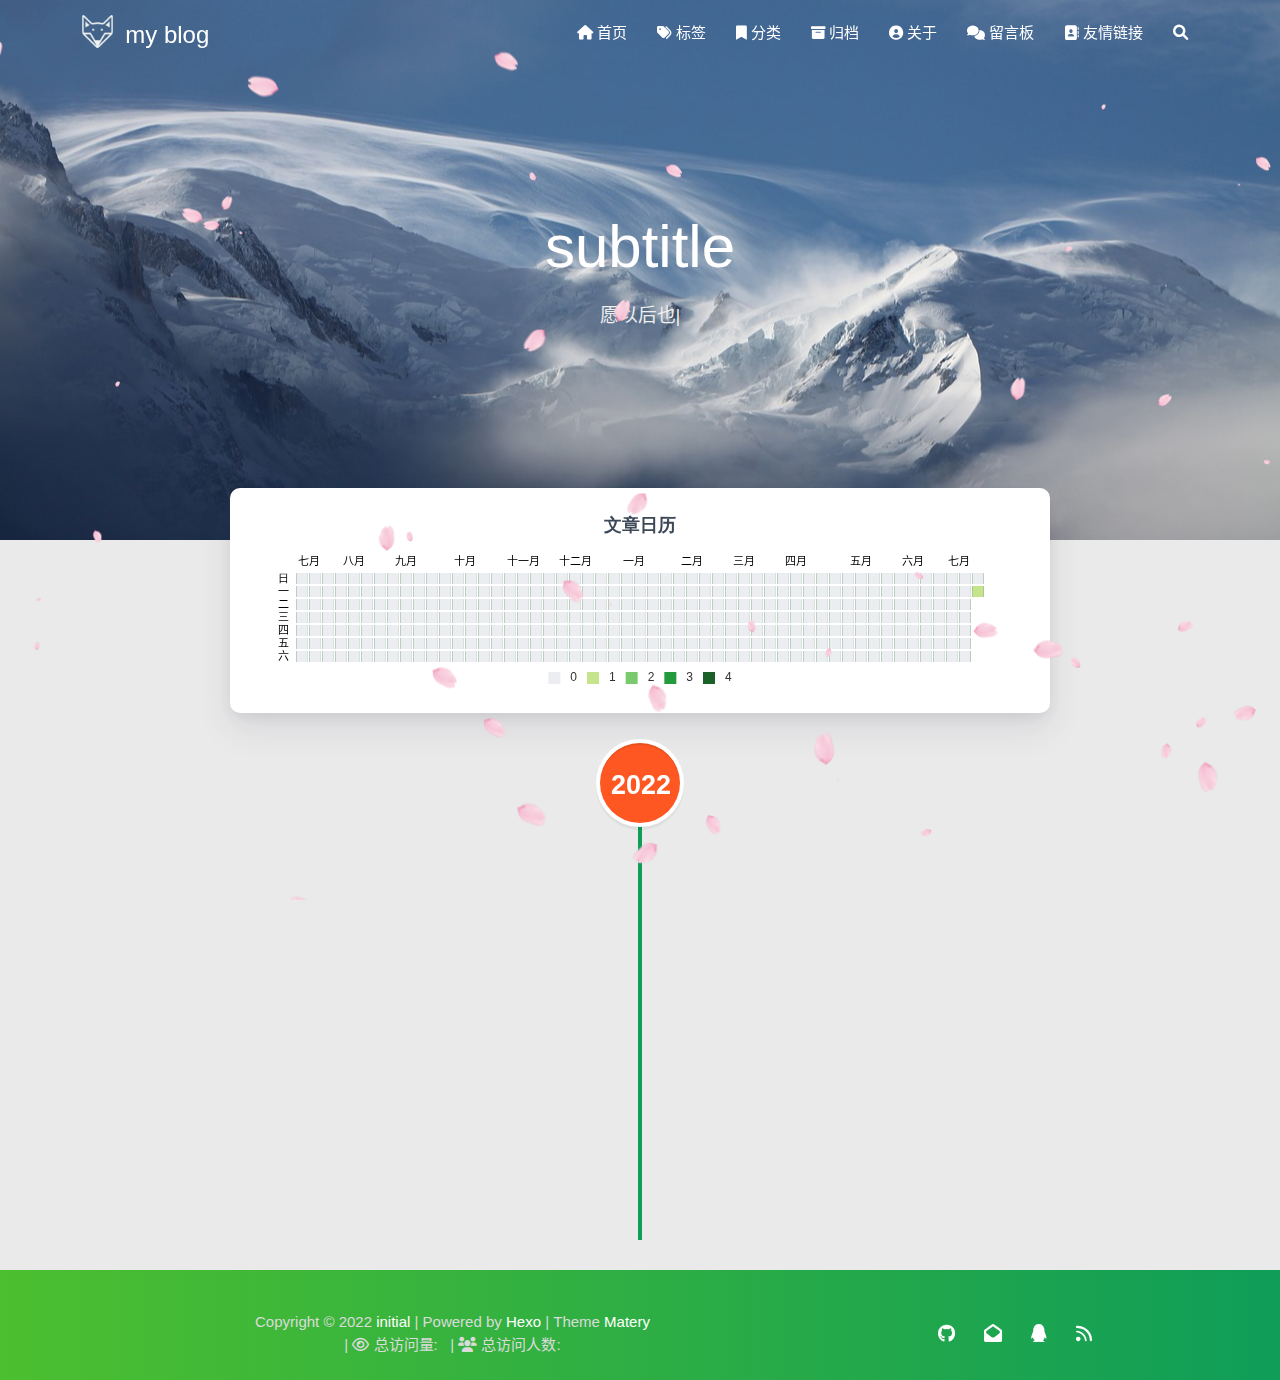
==== commit dd99a904: "Site updated: 2022-07-18 23:39:34" ====
--- a/archives/index.html
+++ b/archives/index.html
@@ -231,75 +231,12 @@
         </li>
         
         
-        <li><div class="divider"></div></li>
-        <li>
-            <a href="https://github.com/blinkfox/hexo-theme-matery" class="waves-effect waves-light" target="_blank">
-                <i class="fab fa-github-square fa-fw"></i>Fork Me
-            </a>
-        </li>
-        
     </ul>
 </div>
 
 
         </div>
 
-        
-            <style>
-    .nav-transparent .github-corner {
-        display: none !important;
-    }
-
-    .github-corner {
-        position: absolute;
-        z-index: 10;
-        top: 0;
-        right: 0;
-        border: 0;
-        transform: scale(1.1);
-    }
-
-    .github-corner svg {
-        color: #0f9d58;
-        fill: #fff;
-        height: 64px;
-        width: 64px;
-    }
-
-    .github-corner:hover .octo-arm {
-        animation: a 0.56s ease-in-out;
-    }
-
-    .github-corner .octo-arm {
-        animation: none;
-    }
-
-    @keyframes a {
-        0%,
-        to {
-            transform: rotate(0);
-        }
-        20%,
-        60% {
-            transform: rotate(-25deg);
-        }
-        40%,
-        80% {
-            transform: rotate(10deg);
-        }
-    }
-</style>
-
-<a href="https://github.com/blinkfox/hexo-theme-matery" class="github-corner tooltipped hide-on-med-and-down" target="_blank"
-   data-tooltip="Fork Me" data-position="left" data-delay="50">
-    <svg viewBox="0 0 250 250" aria-hidden="true">
-        <path d="M0,0 L115,115 L130,115 L142,142 L250,250 L250,0 Z"></path>
-        <path d="M128.3,109.0 C113.8,99.7 119.0,89.6 119.0,89.6 C122.0,82.7 120.5,78.6 120.5,78.6 C119.2,72.0 123.4,76.3 123.4,76.3 C127.3,80.9 125.5,87.3 125.5,87.3 C122.9,97.6 130.6,101.9 134.4,103.2"
-              fill="currentColor" style="transform-origin: 130px 106px;" class="octo-arm"></path>
-        <path d="M115.0,115.0 C114.9,115.1 118.7,116.5 119.8,115.4 L133.7,101.6 C136.9,99.2 139.9,98.4 142.2,98.6 C133.8,88.0 127.5,74.4 143.8,58.0 C148.5,53.4 154.0,51.2 159.7,51.0 C160.3,49.4 163.2,43.6 171.4,40.1 C171.4,40.1 176.1,42.5 178.8,56.2 C183.1,58.6 187.2,61.8 190.9,65.4 C194.5,69.0 197.7,73.2 200.1,77.6 C213.8,80.2 216.3,84.9 216.3,84.9 C212.7,93.1 206.9,96.0 205.4,96.6 C205.1,102.4 203.0,107.8 198.3,112.5 C181.9,128.9 168.3,122.5 157.7,114.1 C157.9,116.9 156.7,120.9 152.7,124.9 L141.0,136.5 C139.8,137.7 141.6,141.9 141.8,141.8 Z"
-              fill="currentColor" class="octo-body"></path>
-    </svg>
-</a>
         
     </nav>
 
@@ -324,9 +261,9 @@
                     var typed = new Typed("#subtitle", {
                         strings: [ 
                             
-                                "从来没有真正的绝境, 只有心灵的迷途",
+                                "愿以后也有人千里迢迢来看你，悄悄告诉你花哪里开了",
                             
-                                "Never really desperate, only the lost of the soul",
+                                "May someone come all the way to see you and tell you where the flowers are",
                             
                         ],
                         startDelay: 300,
@@ -404,7 +341,7 @@
         },
         calendar: [{
             left: 'center',
-            range: ["2021-07-17", "2022-07-17"],
+            range: ["2021-07-18", "2022-07-18"],
             cellSize: [13, 13],
             splitLine: {
                 show: false
@@ -431,7 +368,7 @@
             type: 'heatmap',
             coordinateSystem: 'calendar',
             calendarIndex: 0,
-            data: [["2021-07-17", 0], ["2021-07-18", 0], ["2021-07-19", 0], ["2021-07-20", 0], ["2021-07-21", 0], ["2021-07-22", 0], ["2021-07-23", 0], ["2021-07-24", 0], ["2021-07-25", 0], ["2021-07-26", 0], ["2021-07-27", 0], ["2021-07-28", 0], ["2021-07-29", 0], ["2021-07-30", 0], ["2021-07-31", 0], ["2021-08-01", 0], ["2021-08-02", 0], ["2021-08-03", 0], ["2021-08-04", 0], ["2021-08-05", 0], ["2021-08-06", 0], ["2021-08-07", 0], ["2021-08-08", 0], ["2021-08-09", 0], ["2021-08-10", 0], ["2021-08-11", 0], ["2021-08-12", 0], ["2021-08-13", 0], ["2021-08-14", 0], ["2021-08-15", 0], ["2021-08-16", 0], ["2021-08-17", 0], ["2021-08-18", 0], ["2021-08-19", 0], ["2021-08-20", 0], ["2021-08-21", 0], ["2021-08-22", 0], ["2021-08-23", 0], ["2021-08-24", 0], ["2021-08-25", 0], ["2021-08-26", 0], ["2021-08-27", 0], ["2021-08-28", 0], ["2021-08-29", 0], ["2021-08-30", 0], ["2021-08-31", 0], ["2021-09-01", 0], ["2021-09-02", 0], ["2021-09-03", 0], ["2021-09-04", 0], ["2021-09-05", 0], ["2021-09-06", 0], ["2021-09-07", 0], ["2021-09-08", 0], ["2021-09-09", 0], ["2021-09-10", 0], ["2021-09-11", 0], ["2021-09-12", 0], ["2021-09-13", 0], ["2021-09-14", 0], ["2021-09-15", 0], ["2021-09-16", 0], ["2021-09-17", 0], ["2021-09-18", 0], ["2021-09-19", 0], ["2021-09-20", 0], ["2021-09-21", 0], ["2021-09-22", 0], ["2021-09-23", 0], ["2021-09-24", 0], ["2021-09-25", 0], ["2021-09-26", 0], ["2021-09-27", 0], ["2021-09-28", 0], ["2021-09-29", 0], ["2021-09-30", 0], ["2021-10-01", 0], ["2021-10-02", 0], ["2021-10-03", 0], ["2021-10-04", 0], ["2021-10-05", 0], ["2021-10-06", 0], ["2021-10-07", 0], ["2021-10-08", 0], ["2021-10-09", 0], ["2021-10-10", 0], ["2021-10-11", 0], ["2021-10-12", 0], ["2021-10-13", 0], ["2021-10-14", 0], ["2021-10-15", 0], ["2021-10-16", 0], ["2021-10-17", 0], ["2021-10-18", 0], ["2021-10-19", 0], ["2021-10-20", 0], ["2021-10-21", 0], ["2021-10-22", 0], ["2021-10-23", 0], ["2021-10-24", 0], ["2021-10-25", 0], ["2021-10-26", 0], ["2021-10-27", 0], ["2021-10-28", 0], ["2021-10-29", 0], ["2021-10-30", 0], ["2021-10-31", 0], ["2021-11-01", 0], ["2021-11-02", 0], ["2021-11-03", 0], ["2021-11-04", 0], ["2021-11-05", 0], ["2021-11-06", 0], ["2021-11-07", 0], ["2021-11-08", 0], ["2021-11-09", 0], ["2021-11-10", 0], ["2021-11-11", 0], ["2021-11-12", 0], ["2021-11-13", 0], ["2021-11-14", 0], ["2021-11-15", 0], ["2021-11-16", 0], ["2021-11-17", 0], ["2021-11-18", 0], ["2021-11-19", 0], ["2021-11-20", 0], ["2021-11-21", 0], ["2021-11-22", 0], ["2021-11-23", 0], ["2021-11-24", 0], ["2021-11-25", 0], ["2021-11-26", 0], ["2021-11-27", 0], ["2021-11-28", 0], ["2021-11-29", 0], ["2021-11-30", 0], ["2021-12-01", 0], ["2021-12-02", 0], ["2021-12-03", 0], ["2021-12-04", 0], ["2021-12-05", 0], ["2021-12-06", 0], ["2021-12-07", 0], ["2021-12-08", 0], ["2021-12-09", 0], ["2021-12-10", 0], ["2021-12-11", 0], ["2021-12-12", 0], ["2021-12-13", 0], ["2021-12-14", 0], ["2021-12-15", 0], ["2021-12-16", 0], ["2021-12-17", 0], ["2021-12-18", 0], ["2021-12-19", 0], ["2021-12-20", 0], ["2021-12-21", 0], ["2021-12-22", 0], ["2021-12-23", 0], ["2021-12-24", 0], ["2021-12-25", 0], ["2021-12-26", 0], ["2021-12-27", 0], ["2021-12-28", 0], ["2021-12-29", 0], ["2021-12-30", 0], ["2021-12-31", 0], ["2022-01-01", 0], ["2022-01-02", 0], ["2022-01-03", 0], ["2022-01-04", 0], ["2022-01-05", 0], ["2022-01-06", 0], ["2022-01-07", 0], ["2022-01-08", 0], ["2022-01-09", 0], ["2022-01-10", 0], ["2022-01-11", 0], ["2022-01-12", 0], ["2022-01-13", 0], ["2022-01-14", 0], ["2022-01-15", 0], ["2022-01-16", 0], ["2022-01-17", 0], ["2022-01-18", 0], ["2022-01-19", 0], ["2022-01-20", 0], ["2022-01-21", 0], ["2022-01-22", 0], ["2022-01-23", 0], ["2022-01-24", 0], ["2022-01-25", 0], ["2022-01-26", 0], ["2022-01-27", 0], ["2022-01-28", 0], ["2022-01-29", 0], ["2022-01-30", 0], ["2022-01-31", 0], ["2022-02-01", 0], ["2022-02-02", 0], ["2022-02-03", 0], ["2022-02-04", 0], ["2022-02-05", 0], ["2022-02-06", 0], ["2022-02-07", 0], ["2022-02-08", 0], ["2022-02-09", 0], ["2022-02-10", 0], ["2022-02-11", 0], ["2022-02-12", 0], ["2022-02-13", 0], ["2022-02-14", 0], ["2022-02-15", 0], ["2022-02-16", 0], ["2022-02-17", 0], ["2022-02-18", 0], ["2022-02-19", 0], ["2022-02-20", 0], ["2022-02-21", 0], ["2022-02-22", 0], ["2022-02-23", 0], ["2022-02-24", 0], ["2022-02-25", 0], ["2022-02-26", 0], ["2022-02-27", 0], ["2022-02-28", 0], ["2022-03-01", 0], ["2022-03-02", 0], ["2022-03-03", 0], ["2022-03-04", 0], ["2022-03-05", 0], ["2022-03-06", 0], ["2022-03-07", 0], ["2022-03-08", 0], ["2022-03-09", 0], ["2022-03-10", 0], ["2022-03-11", 0], ["2022-03-12", 0], ["2022-03-13", 0], ["2022-03-14", 0], ["2022-03-15", 0], ["2022-03-16", 0], ["2022-03-17", 0], ["2022-03-18", 0], ["2022-03-19", 0], ["2022-03-20", 0], ["2022-03-21", 0], ["2022-03-22", 0], ["2022-03-23", 0], ["2022-03-24", 0], ["2022-03-25", 0], ["2022-03-26", 0], ["2022-03-27", 0], ["2022-03-28", 0], ["2022-03-29", 0], ["2022-03-30", 0], ["2022-03-31", 0], ["2022-04-01", 0], ["2022-04-02", 0], ["2022-04-03", 0], ["2022-04-04", 0], ["2022-04-05", 0], ["2022-04-06", 0], ["2022-04-07", 0], ["2022-04-08", 0], ["2022-04-09", 0], ["2022-04-10", 0], ["2022-04-11", 0], ["2022-04-12", 0], ["2022-04-13", 0], ["2022-04-14", 0], ["2022-04-15", 0], ["2022-04-16", 0], ["2022-04-17", 0], ["2022-04-18", 0], ["2022-04-19", 0], ["2022-04-20", 0], ["2022-04-21", 0], ["2022-04-22", 0], ["2022-04-23", 0], ["2022-04-24", 0], ["2022-04-25", 0], ["2022-04-26", 0], ["2022-04-27", 0], ["2022-04-28", 0], ["2022-04-29", 0], ["2022-04-30", 0], ["2022-05-01", 0], ["2022-05-02", 0], ["2022-05-03", 0], ["2022-05-04", 0], ["2022-05-05", 0], ["2022-05-06", 0], ["2022-05-07", 0], ["2022-05-08", 0], ["2022-05-09", 0], ["2022-05-10", 0], ["2022-05-11", 0], ["2022-05-12", 0], ["2022-05-13", 0], ["2022-05-14", 0], ["2022-05-15", 0], ["2022-05-16", 0], ["2022-05-17", 0], ["2022-05-18", 0], ["2022-05-19", 0], ["2022-05-20", 0], ["2022-05-21", 0], ["2022-05-22", 0], ["2022-05-23", 0], ["2022-05-24", 0], ["2022-05-25", 0], ["2022-05-26", 0], ["2022-05-27", 0], ["2022-05-28", 0], ["2022-05-29", 0], ["2022-05-30", 0], ["2022-05-31", 0], ["2022-06-01", 0], ["2022-06-02", 0], ["2022-06-03", 0], ["2022-06-04", 0], ["2022-06-05", 0], ["2022-06-06", 0], ["2022-06-07", 0], ["2022-06-08", 0], ["2022-06-09", 0], ["2022-06-10", 0], ["2022-06-11", 0], ["2022-06-12", 0], ["2022-06-13", 0], ["2022-06-14", 0], ["2022-06-15", 0], ["2022-06-16", 0], ["2022-06-17", 0], ["2022-06-18", 0], ["2022-06-19", 0], ["2022-06-20", 0], ["2022-06-21", 0], ["2022-06-22", 0], ["2022-06-23", 0], ["2022-06-24", 0], ["2022-06-25", 0], ["2022-06-26", 0], ["2022-06-27", 0], ["2022-06-28", 0], ["2022-06-29", 0], ["2022-06-30", 0], ["2022-07-01", 0], ["2022-07-02", 0], ["2022-07-03", 0], ["2022-07-04", 0], ["2022-07-05", 0], ["2022-07-06", 0], ["2022-07-07", 0], ["2022-07-08", 0], ["2022-07-09", 0], ["2022-07-10", 0], ["2022-07-11", 0], ["2022-07-12", 1], ["2022-07-13", 0], ["2022-07-14", 0], ["2022-07-15", 0], ["2022-07-16", 0], ["2022-07-17", 0]]
+            data: [["2021-07-18", 0], ["2021-07-19", 0], ["2021-07-20", 0], ["2021-07-21", 0], ["2021-07-22", 0], ["2021-07-23", 0], ["2021-07-24", 0], ["2021-07-25", 0], ["2021-07-26", 0], ["2021-07-27", 0], ["2021-07-28", 0], ["2021-07-29", 0], ["2021-07-30", 0], ["2021-07-31", 0], ["2021-08-01", 0], ["2021-08-02", 0], ["2021-08-03", 0], ["2021-08-04", 0], ["2021-08-05", 0], ["2021-08-06", 0], ["2021-08-07", 0], ["2021-08-08", 0], ["2021-08-09", 0], ["2021-08-10", 0], ["2021-08-11", 0], ["2021-08-12", 0], ["2021-08-13", 0], ["2021-08-14", 0], ["2021-08-15", 0], ["2021-08-16", 0], ["2021-08-17", 0], ["2021-08-18", 0], ["2021-08-19", 0], ["2021-08-20", 0], ["2021-08-21", 0], ["2021-08-22", 0], ["2021-08-23", 0], ["2021-08-24", 0], ["2021-08-25", 0], ["2021-08-26", 0], ["2021-08-27", 0], ["2021-08-28", 0], ["2021-08-29", 0], ["2021-08-30", 0], ["2021-08-31", 0], ["2021-09-01", 0], ["2021-09-02", 0], ["2021-09-03", 0], ["2021-09-04", 0], ["2021-09-05", 0], ["2021-09-06", 0], ["2021-09-07", 0], ["2021-09-08", 0], ["2021-09-09", 0], ["2021-09-10", 0], ["2021-09-11", 0], ["2021-09-12", 0], ["2021-09-13", 0], ["2021-09-14", 0], ["2021-09-15", 0], ["2021-09-16", 0], ["2021-09-17", 0], ["2021-09-18", 0], ["2021-09-19", 0], ["2021-09-20", 0], ["2021-09-21", 0], ["2021-09-22", 0], ["2021-09-23", 0], ["2021-09-24", 0], ["2021-09-25", 0], ["2021-09-26", 0], ["2021-09-27", 0], ["2021-09-28", 0], ["2021-09-29", 0], ["2021-09-30", 0], ["2021-10-01", 0], ["2021-10-02", 0], ["2021-10-03", 0], ["2021-10-04", 0], ["2021-10-05", 0], ["2021-10-06", 0], ["2021-10-07", 0], ["2021-10-08", 0], ["2021-10-09", 0], ["2021-10-10", 0], ["2021-10-11", 0], ["2021-10-12", 0], ["2021-10-13", 0], ["2021-10-14", 0], ["2021-10-15", 0], ["2021-10-16", 0], ["2021-10-17", 0], ["2021-10-18", 0], ["2021-10-19", 0], ["2021-10-20", 0], ["2021-10-21", 0], ["2021-10-22", 0], ["2021-10-23", 0], ["2021-10-24", 0], ["2021-10-25", 0], ["2021-10-26", 0], ["2021-10-27", 0], ["2021-10-28", 0], ["2021-10-29", 0], ["2021-10-30", 0], ["2021-10-31", 0], ["2021-11-01", 0], ["2021-11-02", 0], ["2021-11-03", 0], ["2021-11-04", 0], ["2021-11-05", 0], ["2021-11-06", 0], ["2021-11-07", 0], ["2021-11-08", 0], ["2021-11-09", 0], ["2021-11-10", 0], ["2021-11-11", 0], ["2021-11-12", 0], ["2021-11-13", 0], ["2021-11-14", 0], ["2021-11-15", 0], ["2021-11-16", 0], ["2021-11-17", 0], ["2021-11-18", 0], ["2021-11-19", 0], ["2021-11-20", 0], ["2021-11-21", 0], ["2021-11-22", 0], ["2021-11-23", 0], ["2021-11-24", 0], ["2021-11-25", 0], ["2021-11-26", 0], ["2021-11-27", 0], ["2021-11-28", 0], ["2021-11-29", 0], ["2021-11-30", 0], ["2021-12-01", 0], ["2021-12-02", 0], ["2021-12-03", 0], ["2021-12-04", 0], ["2021-12-05", 0], ["2021-12-06", 0], ["2021-12-07", 0], ["2021-12-08", 0], ["2021-12-09", 0], ["2021-12-10", 0], ["2021-12-11", 0], ["2021-12-12", 0], ["2021-12-13", 0], ["2021-12-14", 0], ["2021-12-15", 0], ["2021-12-16", 0], ["2021-12-17", 0], ["2021-12-18", 0], ["2021-12-19", 0], ["2021-12-20", 0], ["2021-12-21", 0], ["2021-12-22", 0], ["2021-12-23", 0], ["2021-12-24", 0], ["2021-12-25", 0], ["2021-12-26", 0], ["2021-12-27", 0], ["2021-12-28", 0], ["2021-12-29", 0], ["2021-12-30", 0], ["2021-12-31", 0], ["2022-01-01", 0], ["2022-01-02", 0], ["2022-01-03", 0], ["2022-01-04", 0], ["2022-01-05", 0], ["2022-01-06", 0], ["2022-01-07", 0], ["2022-01-08", 0], ["2022-01-09", 0], ["2022-01-10", 0], ["2022-01-11", 0], ["2022-01-12", 0], ["2022-01-13", 0], ["2022-01-14", 0], ["2022-01-15", 0], ["2022-01-16", 0], ["2022-01-17", 0], ["2022-01-18", 0], ["2022-01-19", 0], ["2022-01-20", 0], ["2022-01-21", 0], ["2022-01-22", 0], ["2022-01-23", 0], ["2022-01-24", 0], ["2022-01-25", 0], ["2022-01-26", 0], ["2022-01-27", 0], ["2022-01-28", 0], ["2022-01-29", 0], ["2022-01-30", 0], ["2022-01-31", 0], ["2022-02-01", 0], ["2022-02-02", 0], ["2022-02-03", 0], ["2022-02-04", 0], ["2022-02-05", 0], ["2022-02-06", 0], ["2022-02-07", 0], ["2022-02-08", 0], ["2022-02-09", 0], ["2022-02-10", 0], ["2022-02-11", 0], ["2022-02-12", 0], ["2022-02-13", 0], ["2022-02-14", 0], ["2022-02-15", 0], ["2022-02-16", 0], ["2022-02-17", 0], ["2022-02-18", 0], ["2022-02-19", 0], ["2022-02-20", 0], ["2022-02-21", 0], ["2022-02-22", 0], ["2022-02-23", 0], ["2022-02-24", 0], ["2022-02-25", 0], ["2022-02-26", 0], ["2022-02-27", 0], ["2022-02-28", 0], ["2022-03-01", 0], ["2022-03-02", 0], ["2022-03-03", 0], ["2022-03-04", 0], ["2022-03-05", 0], ["2022-03-06", 0], ["2022-03-07", 0], ["2022-03-08", 0], ["2022-03-09", 0], ["2022-03-10", 0], ["2022-03-11", 0], ["2022-03-12", 0], ["2022-03-13", 0], ["2022-03-14", 0], ["2022-03-15", 0], ["2022-03-16", 0], ["2022-03-17", 0], ["2022-03-18", 0], ["2022-03-19", 0], ["2022-03-20", 0], ["2022-03-21", 0], ["2022-03-22", 0], ["2022-03-23", 0], ["2022-03-24", 0], ["2022-03-25", 0], ["2022-03-26", 0], ["2022-03-27", 0], ["2022-03-28", 0], ["2022-03-29", 0], ["2022-03-30", 0], ["2022-03-31", 0], ["2022-04-01", 0], ["2022-04-02", 0], ["2022-04-03", 0], ["2022-04-04", 0], ["2022-04-05", 0], ["2022-04-06", 0], ["2022-04-07", 0], ["2022-04-08", 0], ["2022-04-09", 0], ["2022-04-10", 0], ["2022-04-11", 0], ["2022-04-12", 0], ["2022-04-13", 0], ["2022-04-14", 0], ["2022-04-15", 0], ["2022-04-16", 0], ["2022-04-17", 0], ["2022-04-18", 0], ["2022-04-19", 0], ["2022-04-20", 0], ["2022-04-21", 0], ["2022-04-22", 0], ["2022-04-23", 0], ["2022-04-24", 0], ["2022-04-25", 0], ["2022-04-26", 0], ["2022-04-27", 0], ["2022-04-28", 0], ["2022-04-29", 0], ["2022-04-30", 0], ["2022-05-01", 0], ["2022-05-02", 0], ["2022-05-03", 0], ["2022-05-04", 0], ["2022-05-05", 0], ["2022-05-06", 0], ["2022-05-07", 0], ["2022-05-08", 0], ["2022-05-09", 0], ["2022-05-10", 0], ["2022-05-11", 0], ["2022-05-12", 0], ["2022-05-13", 0], ["2022-05-14", 0], ["2022-05-15", 0], ["2022-05-16", 0], ["2022-05-17", 0], ["2022-05-18", 0], ["2022-05-19", 0], ["2022-05-20", 0], ["2022-05-21", 0], ["2022-05-22", 0], ["2022-05-23", 0], ["2022-05-24", 0], ["2022-05-25", 0], ["2022-05-26", 0], ["2022-05-27", 0], ["2022-05-28", 0], ["2022-05-29", 0], ["2022-05-30", 0], ["2022-05-31", 0], ["2022-06-01", 0], ["2022-06-02", 0], ["2022-06-03", 0], ["2022-06-04", 0], ["2022-06-05", 0], ["2022-06-06", 0], ["2022-06-07", 0], ["2022-06-08", 0], ["2022-06-09", 0], ["2022-06-10", 0], ["2022-06-11", 0], ["2022-06-12", 0], ["2022-06-13", 0], ["2022-06-14", 0], ["2022-06-15", 0], ["2022-06-16", 0], ["2022-06-17", 0], ["2022-06-18", 0], ["2022-06-19", 0], ["2022-06-20", 0], ["2022-06-21", 0], ["2022-06-22", 0], ["2022-06-23", 0], ["2022-06-24", 0], ["2022-06-25", 0], ["2022-06-26", 0], ["2022-06-27", 0], ["2022-06-28", 0], ["2022-06-29", 0], ["2022-06-30", 0], ["2022-07-01", 0], ["2022-07-02", 0], ["2022-07-03", 0], ["2022-07-04", 0], ["2022-07-05", 0], ["2022-07-06", 0], ["2022-07-07", 0], ["2022-07-08", 0], ["2022-07-09", 0], ["2022-07-10", 0], ["2022-07-11", 0], ["2022-07-12", 0], ["2022-07-13", 0], ["2022-07-14", 0], ["2022-07-15", 0], ["2022-07-16", 0], ["2022-07-17", 0], ["2022-07-18", 1]]
         }]
 
     };
@@ -465,29 +402,29 @@
 
             
             <div class="cd-timeline-img day" data-aos="zoom-in-up">
-                <span>12</span>
+                <span>18</span>
             </div>
             <article class="cd-timeline-content" data-aos="fade-up">
                 <div class="article col s12 m6">
                     <div class="card">
-                        <a href="/2022/07/12/hello-world/">
+                        <a href="/2022/07/18/hello-md/">
                             <div class="card-image">
                                 
                                 
-                                <img src="/medias/featureimages/12.jpg" class="responsive-img" alt="Hello World">
+                                <img src="/medias/featureimages/21.jpg" class="responsive-img" alt="hello.md">
                                 
-                                <span class="card-title">Hello World</span>
+                                <span class="card-title">hello.md</span>
                             </div>
                         </a>
                         <div class="card-content article-content">
                             <div class="summary block-with-text">
                                 
-                                    Welcome to Hexo! This is your very first post. Check documentation for more info. If you get any problems when using Hex
+                                    
                                 
                             </div>
                             <div class="publish-info">
                                 <span class="publish-date">
-                                    <i class="far fa-clock fa-fw icon-date"></i>2022-07-12
+                                    <i class="far fa-clock fa-fw icon-date"></i>2022-07-18
                                 </span>
                                 <span class="publish-author">
                                     
@@ -573,7 +510,7 @@
         <div class="col s12 m8 l8 copy-right">
             Copyright&nbsp;&copy;
             
-                <span id="year">2019-2022</span>
+                <span id="year">2022</span>
             
             <a href="/about" target="_blank">initial</a>
             |&nbsp;Powered by&nbsp;<a href="https://hexo.io/" target="_blank">Hexo</a>
@@ -604,13 +541,13 @@
             
         </div>
         <div class="col s12 m4 l4 social-link social-statis">
-    <a href="https://github.com/blinkfox" class="tooltipped" target="_blank" data-tooltip="访问我的GitHub" data-position="top" data-delay="50">
+    <a href=" " class="tooltipped" target="_blank" data-tooltip="访问我的GitHub" data-position="top" data-delay="50">
         <i class="fab fa-github"></i>
     </a>
 
 
 
-    <a href="mailto:1181062873@qq.com" class="tooltipped" target="_blank" data-tooltip="邮件联系我" data-position="top" data-delay="50">
+    <a href="mailto: " class="tooltipped" target="_blank" data-tooltip="邮件联系我" data-position="top" data-delay="50">
         <i class="fas fa-envelope-open"></i>
     </a>
 
@@ -620,7 +557,7 @@
 
 
 
-    <a href="tencent://AddContact/?fromId=50&fromSubId=1&subcmd=all&uin=1181062873" class="tooltipped" target="_blank" data-tooltip="QQ联系我: 1181062873" data-position="top" data-delay="50">
+    <a href="tencent://AddContact/?fromId=50&fromSubId=1&subcmd=all&uin= " class="tooltipped" target="_blank" data-tooltip="QQ联系我:  " data-position="top" data-delay="50">
         <i class="fab fa-qq"></i>
     </a>
 
@@ -763,6 +700,15 @@
     
 
     
+        
+        <script type="text/javascript">
+            // 只在桌面版网页启用特效
+            var windowWidth = $(window).width();
+            if (windowWidth > 768) {
+                document.write('<script type="text/javascript" src="/libs/others/sakura.js"><\/script>');
+            }
+        </script>
+    
 
     <!-- 雪花特效 -->
     
